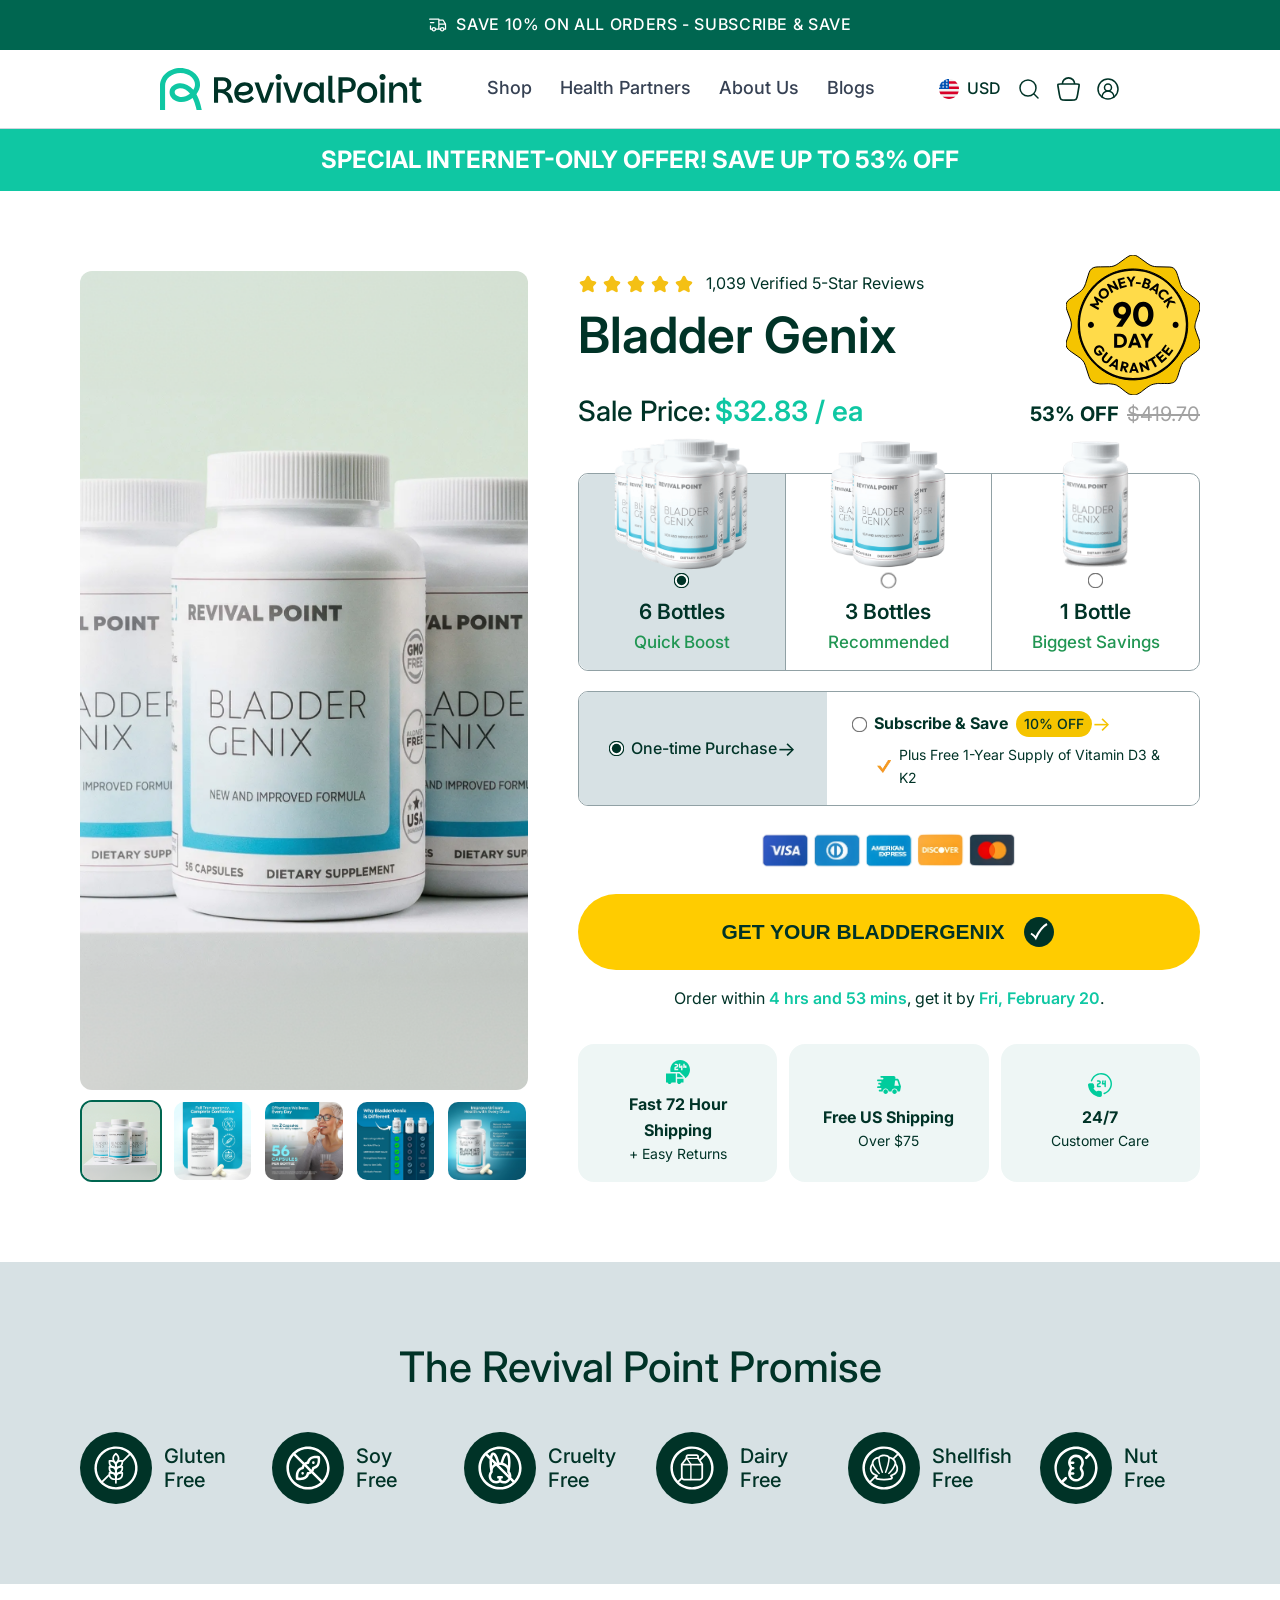
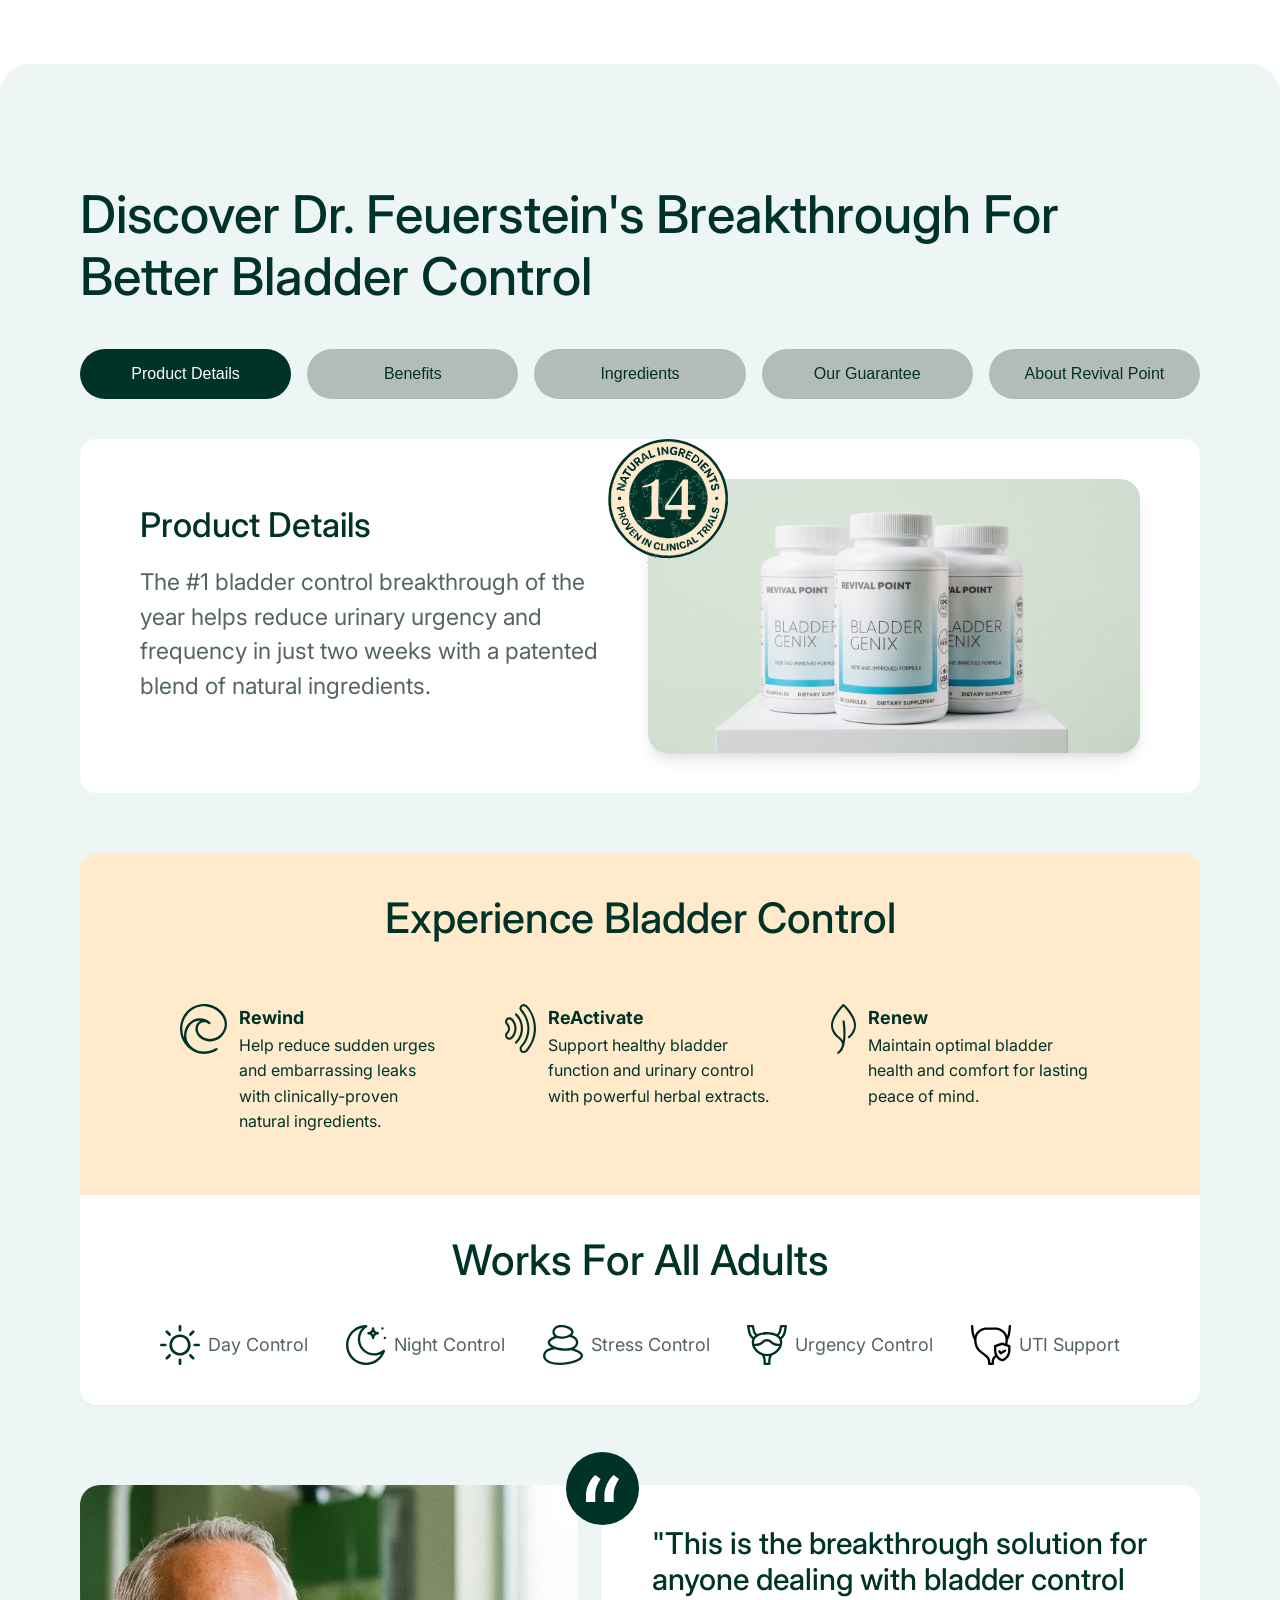
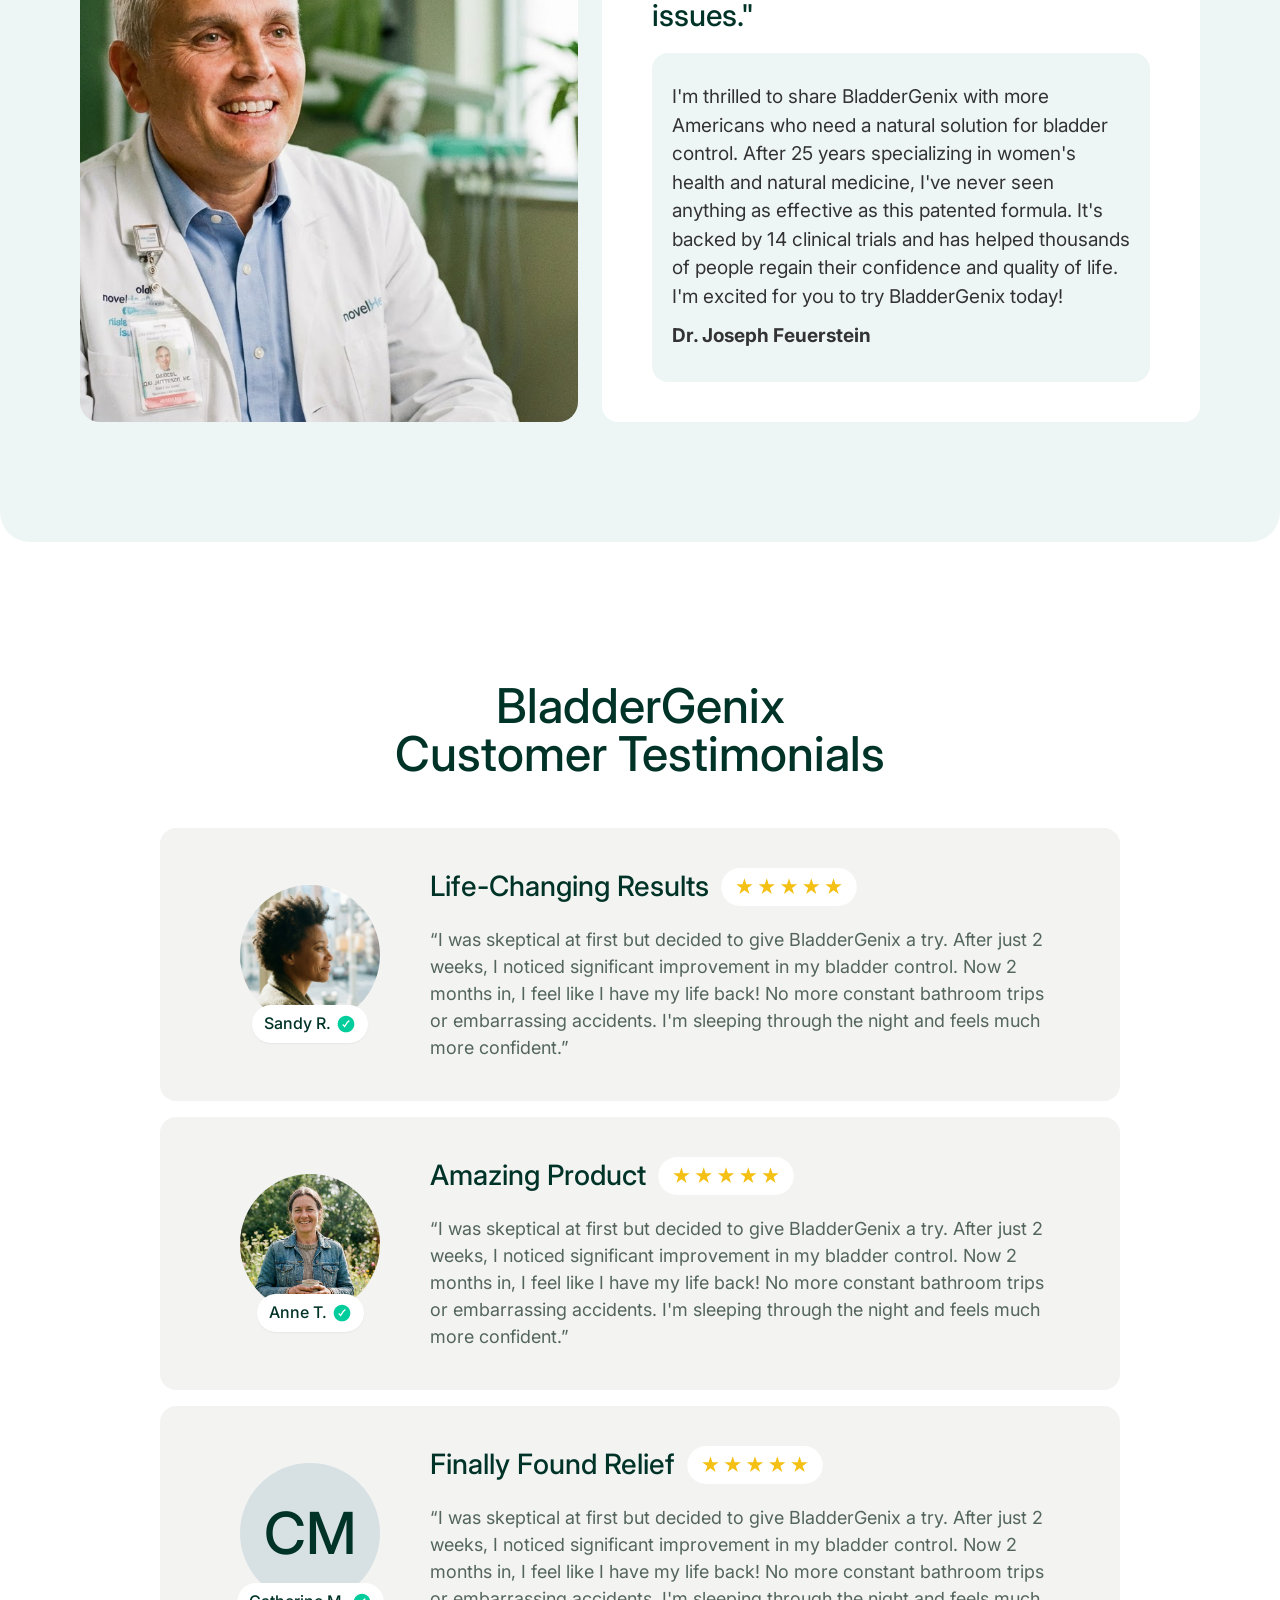
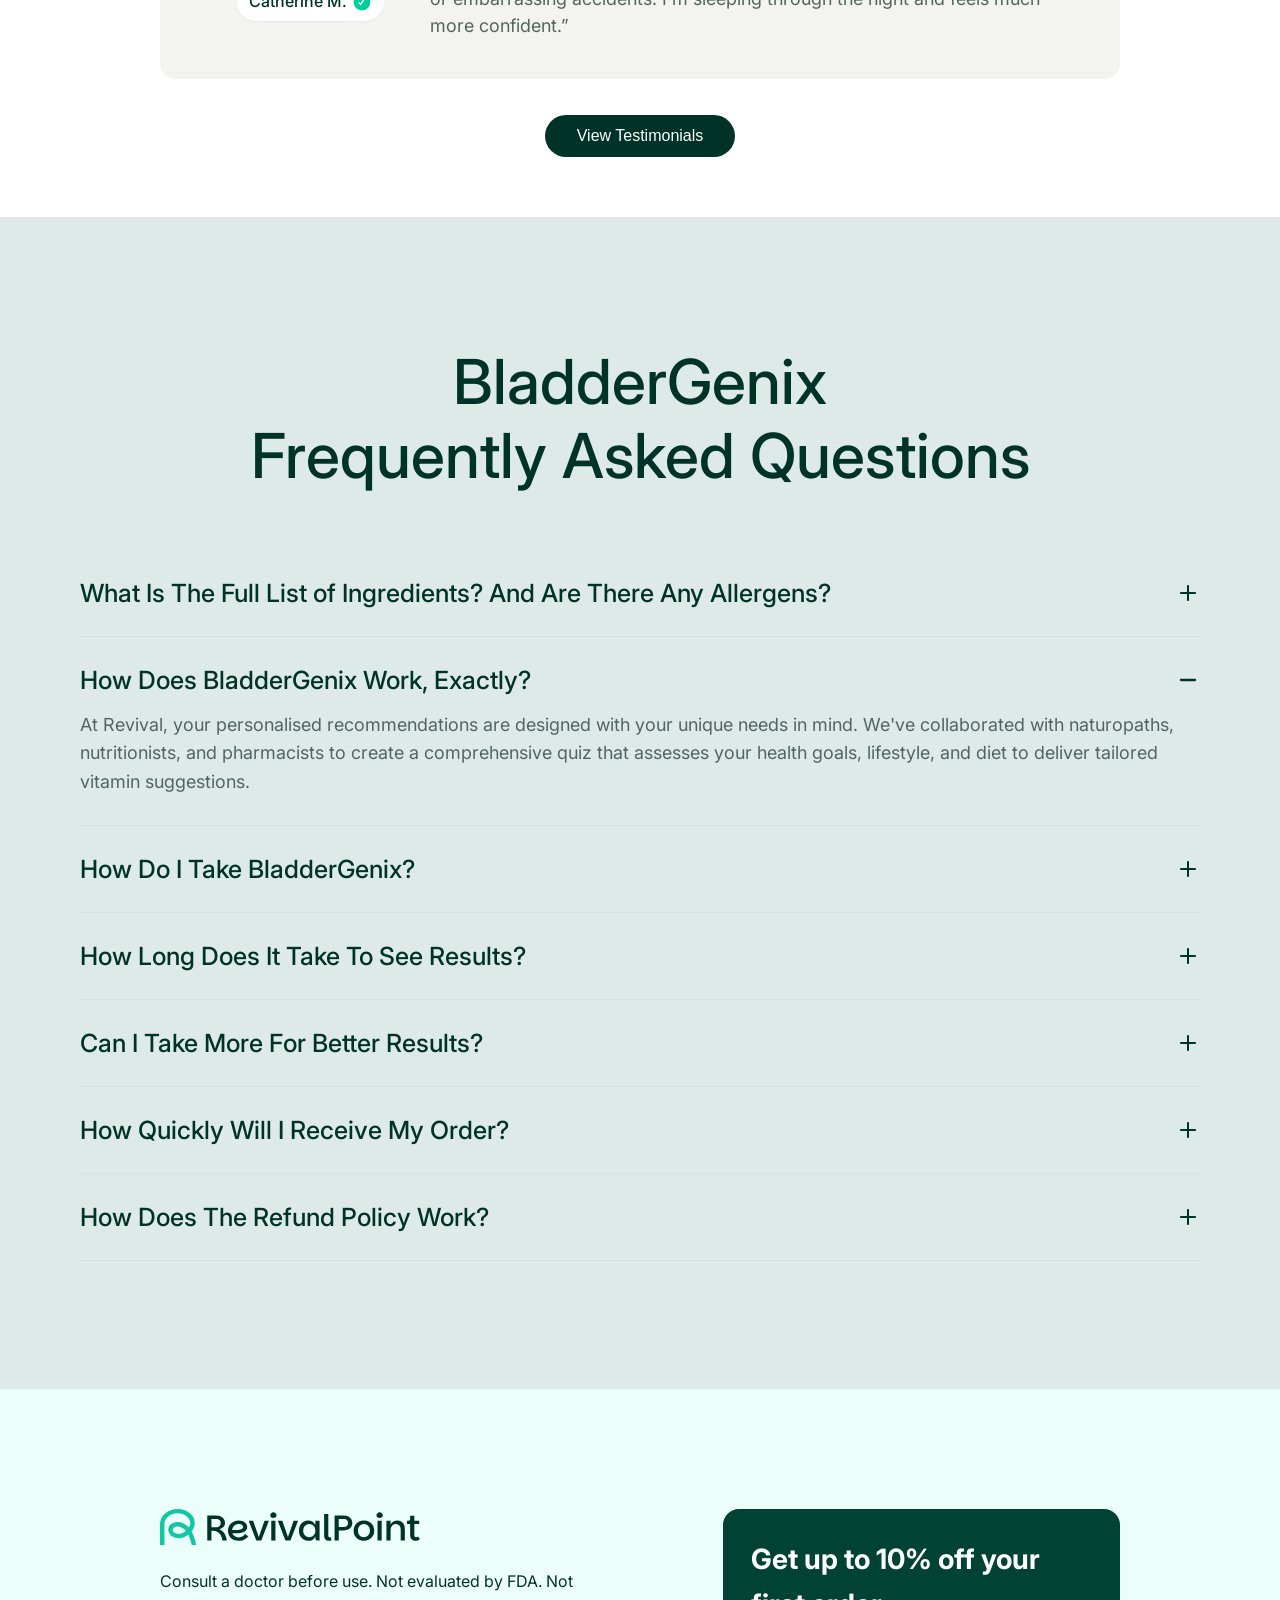
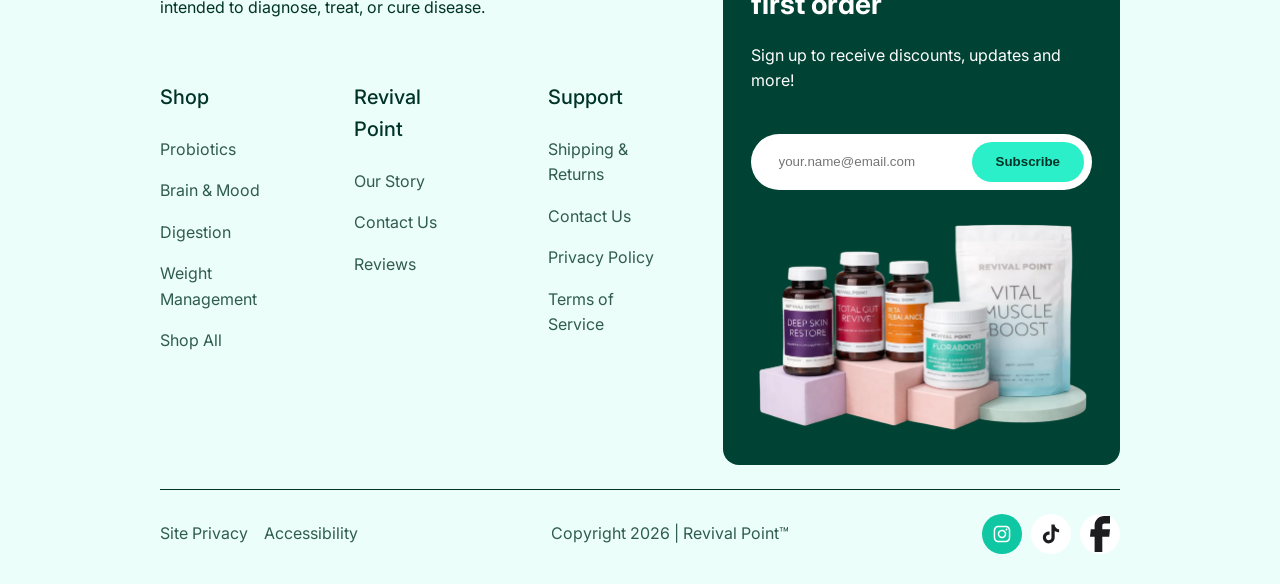
==== index.html @ 000f7f80 "Initial commit" ====
<!DOCTYPE html>
<html lang="en">
<head>
    <meta charset="UTF-8">
    <meta name="viewport" content="width=device-width, initial-scale=1.0">
    <title>BladderGenix | Premium Bladder Control Support</title>
    <meta name="description" content="Breakthrough natural formula for better bladder control. Reduce urgency and frequency in just two weeks.">
    <link rel="preconnect" href="https://fonts.googleapis.com">
    <link rel="preconnect" href="https://fonts.gstatic.com" crossorigin>
    <link href="https://fonts.googleapis.com/css2?family=Inter:wght@400;500;600;700&display=swap" rel="stylesheet">
    <link rel="stylesheet" href="style.css">
</head>
<body>

    <!-- Promotion Banner -->
    <div class="promo-banner">
        <div class="container flex justify-center items-center gap-sm">
            <img src="assets/imgFrame.svg" alt="" width="20" height="20">
            <span>SAVE 10% ON ALL ORDERS - SUBSCRIBE & SAVE</span>
        </div>
    </div>

    <!-- Navigation -->
    <nav class="navbar">
        <div class="container flex justify-between items-center">
            <div class="logo">
                <img src="assets/imgGroup1.svg" alt="BladderGenix Logo" height="42" width="262">
            </div>
            <div class="nav-links">
                <a href="#" class="nav-link">Shop</a>
                <a href="#" class="nav-link">Health Partners</a>
                <a href="#" class="nav-link">About Us</a>
                <a href="#" class="nav-link">Blogs</a>
            </div>
            <div class="nav-actions flex items-center gap-lg">
                <div class="currency flex items-center gap-sm">
                    <img src="assets/imgUnitedStates.svg" alt="" width="20" height="20">
                    <span class="font-medium">USD</span>
                </div>
                <img src="assets/imgFrame2.svg" alt="Search" width="24" height="24">
                <img src="assets/imgElements.svg" alt="Cart" width="24" height="24">
                <img src="assets/imgFrame3.svg" alt="User" width="24" height="24">
            </div>
        </div>
    </nav>

    <!-- Offer Banner -->
    <div class="offer-banner">
        SPECIAL INTERNET-ONLY OFFER! SAVE UP TO 53% OFF
    </div>

    <!-- Main Content Section -->
    <main class="main-section container">
        <div class="container flex gap-3xl flex-row-responsive reveal items-stretch" style="gap: 50px;">
            
            <!-- Product Gallery -->
            <section class="product-gallery animate-fade-in" style="width: 40%; flex-shrink: 0;">
                <div class="main-img-container">
                    <img src="assets/imgMainProductImage.png" alt="BladderGenix Main Product" id="mainImage" width="527" height="527">
                </div>
                <div class="thumbnails">
                    <div class="thumb active"><img src="assets/imgMainProductImage.png" alt="" width="90" height="90"></div>
                    <div class="thumb"><img src="assets/imgProductImage1.png" alt="" width="90" height="90"></div>
                    <div class="thumb"><img src="assets/imgProductImage3.png" alt="" width="90" height="90"></div>
                    <div class="thumb"><img src="assets/imgProductImage4.png" alt="" width="90" height="90"></div>
                    <div class="thumb"><img src="assets/imgProductImage6.png" alt="" width="90" height="90"></div>
                </div>
            </section>

            <!-- Product Info -->
            <section class="product-info animate-fade-in" style="animation-delay: 0.2s;">
                <div class="stars">
                    <img src="assets/imgFrame4.svg" alt="" width="20" height="20">
                    <img src="assets/imgFrame4.svg" alt="" width="20" height="20">
                    <img src="assets/imgFrame4.svg" alt="" width="20" height="20">
                    <img src="assets/imgFrame4.svg" alt="" width="20" height="20">
                    <img src="assets/imgFrame4.svg" alt="" width="20" height="20">
                    <span class="review-count">1,039 Verified 5-Star Reviews</span>
                </div>
                
                <div style="position: relative; margin-bottom: 24px;">
                    <h1 class="product-title" style="margin-bottom: 24px;">Bladder Genix</h1>
                    <img src="assets/imgLeftSecureOrderButton.svg" alt="90 Day Money Back Guarantee" style="position: absolute; right: 0; top: -50px; width: 134px; height: auto;">
                </div>

                <div class="price-box flex justify-between items-center" style="width: 100%; margin-bottom: 24px;">
                    <div>
                        <span class="font-medium" style="font-size: 28px; color: var(--dark-green);">Sale Price:</span>
                        <span class="sale-price" style="font-size: 28px; color: var(--secondary-teal);">$32.83 / ea</span>
                    </div>
                    <div class="flex items-center gap-sm">
                        <span class="font-bold" style="font-size: 20px; color: var(--dark-green);">53% OFF</span>
                        <span class="old-price" style="font-size: 20px; color: #a2a2a2; text-decoration: line-through;">$419.70</span>
                    </div>
                </div>

                <!-- Subscription Selector -->
                <div class="subscription-grid">
                    <div class="sub-option active">
                        <img src="assets/imgBladderGenix.png" alt="6 Bottles">
                        <input type="radio" name="bottle-option" checked style="margin-bottom: 8px; accent-color: var(--dark-green); transform: scale(1.2);">
                        <div class="sub-title">6 Bottles</div>
                        <div class="sub-tag">Quick Boost</div>
                    </div>
                    <div class="sub-option">
                        <img src="assets/imgBladderGenix1.png" alt="3 Bottles">
                        <input type="radio" name="bottle-option" style="margin-bottom: 8px; accent-color: var(--dark-green); transform: scale(1.2);">
                        <div class="sub-title">3 Bottles</div>
                        <div class="sub-tag">Recommended</div>
                    </div>
                    <div class="sub-option">
                        <img src="assets/imgBladderGenix2.png" alt="1 Bottle">
                        <input type="radio" name="bottle-option" style="margin-bottom: 8px; accent-color: var(--dark-green); transform: scale(1.2);">
                        <div class="sub-title">1 Bottle</div>
                        <div class="sub-tag">Biggest Savings</div>
                    </div>
                </div>

                <!-- Purchase Types -->
                <div class="purchase-options">
                    <div class="purchase-type one-time active">
                        <div class="flex items-center justify-between w-full">
                            <div class="flex items-center gap-sm">
                                <input type="radio" name="purchase-type" checked style="accent-color: var(--dark-green); transform: scale(1.2);">
                                <span class="font-medium">One-time Purchase</span>
                            </div>
                            <span style="color: var(--dark-green); font-size: 20px;">&rarr;</span>
                        </div>
                    </div>
                    <div class="purchase-type subscribe">
                        <div class="flex flex-col items-start w-full">
                            <div class="flex items-center justify-between w-full">
                                <div class="flex items-center gap-sm">
                                    <input type="radio" name="purchase-type" style="accent-color: var(--dark-green); transform: scale(1.2);">
                                    <span class="font-bold">Subscribe & Save</span>
                                    <span class="sub-tag" style="background: var(--accent-gold); color: var(--dark-green); padding: 2px 8px; border-radius: 40px; font-size: 14px;">10% OFF</span>
                                </div>
                                <span style="color: var(--accent-gold); font-size: 20px;">&rarr;</span>
                            </div>
                            <div class="text-sm flex items-center gap-sm" style="margin-top: 4px; padding-left: 24px;">
                                <img src="assets/imgOrangeCheckPng.png" alt="" width="14" height="14">
                                Plus Free 1-Year Supply of Vitamin D3 & K2
                            </div>
                        </div>
                    </div>
                </div>

                <div class="payment-methods flex justify-center w-full" style="margin-top: 24px;">
                    <img src="assets/imgLeftPaymentMethodsImage.png" alt="Payment Methods" height="32" width="260">
                </div>

                <button class="cta-button">
                    GET YOUR BLADDERGENIX
                    <img src="assets/imgFrame5.svg" alt="" width="36" height="36">
                </button>

                <p class="text-center text-md" style="margin-top: 16px; width: 100%;">
                    Order within <span style="color: var(--secondary-teal); font-weight: 600;">4 hrs and 53 mins</span>, get it by <span style="color: var(--secondary-teal); font-weight: 600;">Fri, February 20</span>.
                </p>

                <!-- Shipping Perks -->
                <div class="flex gap-md" style="margin-top: 32px; width: 100%;">
                    <div class="perk-card flex-col items-center flex-1" style="background: var(--light-teal); padding: 16px; border-radius: 16px; text-align: center;">
                        <img src="assets/imgVector4.svg" alt="" width="24" height="24">
                        <div class="font-bold" style="margin-top: 8px;">Fast 72 Hour Shipping</div>
                        <div class="text-sm">+ Easy Returns</div>
                    </div>
                    <div class="perk-card flex-col items-center flex-1" style="background: var(--light-teal); padding: 16px; border-radius: 16px; text-align: center;">
                        <img src="assets/imgLayer2.svg" alt="" width="24" height="24">
                        <div class="font-bold" style="margin-top: 8px;">Free US Shipping</div>
                        <div class="text-sm">Over $75</div>
                    </div>
                    <div class="perk-card flex-col items-center flex-1" style="background: var(--light-teal); padding: 16px; border-radius: 16px; text-align: center;">
                        <img src="assets/imgVector5.svg" alt="" width="24" height="24">
                        <div class="font-bold" style="margin-top: 8px;">24/7</div>
                        <div class="text-sm">Customer Care</div>
                    </div>
                </div>
            </section>
        </div>
    </main>

    <!-- Promise Section -->
    <section class="promise-section reveal">
        <div class="container">
            <h2 class="text-center" style="margin-bottom: 40px;">The Revival Point Promise</h2>
            <div class="icon-grid">
                <div class="icon-item">
                    <img src="assets/imgFooterIcon.svg" alt="" width="100" height="100">
                    <span class="font-medium">Gluten Free</span>
                </div>
                <div class="icon-item">
                    <img src="assets/imgFooterIcon1.svg" alt="" width="100" height="100">
                    <span class="font-medium">Soy Free</span>
                </div>
                <div class="icon-item">
                    <img src="assets/imgFooterIcon2.svg" alt="" width="100" height="100">
                    <span class="font-medium">Cruelty Free</span>
                </div>
                <div class="icon-item">
                    <img src="assets/imgFooterIcon3.svg" alt="" width="100" height="100">
                    <span class="font-medium">Dairy Free</span>
                </div>
                <div class="icon-item">
                    <img src="assets/imgFooterIcon4.svg" alt="" width="100" height="100">
                    <span class="font-medium">Shellfish Free</span>
                </div>
                <div class="icon-item">
                    <img src="assets/imgFooterIcon5.svg" alt="" width="100" height="100">
                    <span class="font-medium">Nut Free</span>
                </div>
            </div>
        </div>
    </section>

    <!-- Breakthrough Section (Tabbed) -->
    <section class="main-section container reveal" style="background: #eef6f5; padding: 120px 80px; border-radius: 30px; margin: 80px auto;">
        <h2 style="font-size: 52px; margin-bottom: 40px; max-width: 990px; color: var(--dark-green);">Discover Dr. Feuerstein's Breakthrough For Better Bladder Control</h2>
        
        <div class="breakthrough-tabs">
            <button class="tab-btn active" data-target="tab-product">Product Details</button>
            <button class="tab-btn" data-target="tab-benefits">Benefits</button>
            <button class="tab-btn" data-target="tab-ingredients">Ingredients</button>
            <button class="tab-btn" data-target="tab-guarantee">Our Guarantee</button>
            <button class="tab-btn" data-target="tab-about">About Revival Point</button>
        </div>

        <div class="tab-content-container">
            <!-- Product Details Tab -->
            <div id="tab-product" class="tab-content active">
                <div class="flex gap-lg items-center flex-row-responsive" style="background: var(--white); border-radius: 16px; padding: 40px 60px;">
                    <div style="flex: 1;">
                        <h3 style="font-size: 34px; margin-bottom: 20px;">Product Details</h3>
                        <p style="font-size: 23px; color: var(--gray-500); line-height: 1.5; margin-bottom: 24px;">The #1 bladder control breakthrough of the year helps reduce urinary urgency and frequency in just two weeks with a patented blend of natural ingredients.</p>
                    </div>
                    <div style="flex: 1; position: relative;">
                        <img src="assets/imgVector8.svg" alt="14 Clinical Trials" style="position: absolute; top: -40px; left: -40px; width: 120px; height: auto; z-index: 10;">
                        <img src="assets/imgProductDetailsImage.png" alt="Breakthrough" style="width: 100%; border-radius: 20px; box-shadow: var(--shadow-lg); object-fit: cover;" width="600" height="366">
                    </div>
                </div>
            </div>

            <!-- Benefits Tab -->
            <div id="tab-benefits" class="tab-content">
                <div class="benefits-grid">
                    <div class="benefit-card">
                        <h3>Support Healthy Bladder Function</h3>
                        <p class="text-md">Clinically-proven blend of Horse Willow Extract, Three-Leaf Caper Extract, Styrian Pumpkin Seed Extract, Soy Isoflavones, and Magnesium Glycinate helps reduce urinary urgency and frequency while supporting optimal bladder control.</p>
                    </div>
                    <div class="benefit-card">
                        <h3>Helps Reduce Sudden Urges</h3>
                        <p class="text-md">Natural ingredients work together to support normal bladder-brain communication and help reduce those sudden "need-to-go" urges.</p>
                    </div>
                    <div class="benefit-card">
                        <h3>Promotes All-Day Comfort</h3>
                        <p class="text-md">Premium herbal extracts provide comprehensive support for bladder health and urinary function so you can live life with confidence.</p>
                    </div>
                </div>
            </div>

            <!-- Ingredients Tab -->
            <div id="tab-ingredients" class="tab-content">
                <div style="background: var(--white); padding: 40px 60px; border-radius: 16px; display: flex; justify-content: center;">
                    <div class="supp-facts-box">
                        <h3 style="font-size: 39px; font-weight: 800; margin-bottom: 20px;">Supplement Facts</h3>
                        <div class="flex gap-md font-medium" style="margin-bottom: 12px;">
                            <span>Serving Size: 2 Capsules (1.6 g)</span>
                            <span>Servings Per Container: 28</span>
                        </div>
                        <div style="border-top: 6px solid var(--dark-green); margin-bottom: 12px;"></div>
                        <div class="supp-row font-bold">
                            <span>Amount Per Serving</span>
                            <div class="flex justify-between" style="width: 200px;">
                                <span>Amount</span>
                                <span>%DV</span>
                            </div>
                        </div>
                        <div style="border-top: 3px solid var(--dark-green);"></div>
                        
                        <div class="supp-row">
                            <span>Vitamin D (as Cholecalciferol)</span>
                            <div class="flex justify-between" style="width: 200px; text-align: right;"><span>25 mcg</span><span style="width: 50px;">125%</span></div>
                        </div>
                        <div class="supp-row">
                            <span>Vitamin B12 (as Methylcobalamin)</span>
                            <div class="flex justify-between" style="width: 200px; text-align: right;"><span>2.4 mcg</span><span style="width: 50px;">100%</span></div>
                        </div>
                        <div class="supp-row">
                            <span>Magnesium (as Magnesium Oxide)</span>
                            <div class="flex justify-between" style="width: 200px; text-align: right;"><span>300 mg</span><span style="width: 50px;">71%</span></div>
                        </div>
                        <div class="supp-row" style="border-bottom: none;">
                            <span>Zinc (as Zinc Glycinate)</span>
                            <div class="flex justify-between" style="width: 200px; text-align: right;"><span>8 mg</span><span style="width: 50px;">73%</span></div>
                        </div>
                        
                        <div style="border-top: 6px solid var(--dark-green); margin: 12px 0;"></div>
                        
                        <div class="supp-row font-bold" style="border-bottom: none;">
                            <span>Proprietary Blend</span>
                            <div class="flex justify-between" style="width: 200px; text-align: right;"><span>700 mg</span><span style="width: 50px;">†</span></div>
                        </div>
                        <div style="padding-bottom: 12px;">
                            <p class="text-md" style="line-height: 1.4;">Pumpkin Extract 10:1 (Seed), Soy Isoflavones 40% (Seed), Horsetail Extract (Whole Herb) (7% Silica), Three-Leaf Caper Extract (Bark)</p>
                        </div>
                        
                        <div style="border-top: 6px solid var(--dark-green); margin-bottom: 12px;"></div>
                        <p class="font-medium">** Daily Value (DV) not established.</p>
                    </div>
                </div>
            </div>

            <!-- Our Guarantee Tab -->
            <div id="tab-guarantee" class="tab-content">
                <div style="background: var(--white); padding: 40px 60px; border-radius: 16px;">
                    <div class="guarantee-box">
                        <img src="assets/imgLeftSecureOrderButton.svg" alt="90 Day Money Back Guarantee" width="188" height="197" style="flex-shrink: 0;">
                        <div>
                            <h3 style="font-size: 37px; font-weight: 600; margin-bottom: 16px;">Our Guarantee<br>The Revival Point 90-Day Guarantee</h3>
                            <p class="text-lg">Try BladderGenix risk-free with our 90-day money-back guarantee. If you're not completely satisfied, simply contact us for a full refund - no questions asked. We'll even send you a free bottle of another Revival Point product of your choice!</p>
                        </div>
                    </div>
                </div>
            </div>

            <!-- About Revival Point Tab -->
            <div id="tab-about" class="tab-content">
                <div class="flex gap-xl" style="background: var(--white); padding: 40px 60px; border-radius: 16px;">
                    <div style="flex: 1;">
                        <h3 style="font-size: 37px; font-weight: 600; margin-bottom: 30px;">About Revival Point</h3>
                        <p class="text-lg" style="margin-bottom: 16px;">Dr. Joseph Feuerstein is a board-certified physician specializing in women's health and natural medicine. He is also a professor of Clinical Medicine at an Ivy League University and has been voted New York Magazine's Top Doctor multiple years in a row.</p>
                        <p class="text-lg" style="margin-bottom: 16px;">In 2022, Dr. Feuerstein founded Revival Point to focus on developing natural health solutions backed by rigorous scientific research. The company is committed to using only the highest quality ingredients and maintaining industry-leading manufacturing standards.</p>
                        <p class="text-lg">Revival Point formulates all products in FDA-registered, GMP-certified facilities in the USA. Every batch undergoes thorough third-party testing to ensure purity, potency and safety.</p>
                    </div>
                    <div style="flex: 1; border-radius: 20px; overflow: hidden; background: #d9d9d9;">
                        <img src="assets/imgProductImage.png" alt="Dr. Joseph Feuerstein" style="width: 100%; height: 100%; object-fit: cover;">
                    </div>
                </div>
            </div>
        </div>

        <!-- Experience & Works for All Card -->
        <div style="border-radius: 16px; overflow: hidden; margin-top: 60px; box-shadow: var(--shadow-sm);">
            <!-- Experience -->
            <div style="background: #ffeacc; padding: 40px 80px;">
                <h2 class="text-center" style="margin-bottom: 40px; font-size: 42px;">Experience Bladder Control</h2>
                <div class="flex gap-lg items-start">
                    <div class="experience-card flex-1 flex gap-md items-start" style="padding: 20px;">
                        <img src="assets/imgVector9.svg" alt="" width="47" height="50">
                        <div>
                            <div class="font-bold text-lg">Rewind</div>
                            <p class="text-md">Help reduce sudden urges and embarrassing leaks with clinically-proven natural ingredients.</p>
                        </div>
                    </div>
                    <div class="experience-card flex-1 flex gap-md items-start" style="padding: 20px;">
                        <img src="assets/imgVector10.svg" alt="" width="31" height="49">
                        <div>
                            <div class="font-bold text-lg">ReActivate</div>
                            <p class="text-md">Support healthy bladder function and urinary control with powerful herbal extracts.</p>
                        </div>
                    </div>
                    <div class="experience-card flex-1 flex gap-md items-start" style="padding: 20px;">
                        <img src="assets/imgVector11.svg" alt="" width="25" height="50">
                        <div>
                            <div class="font-bold text-lg">Renew</div>
                            <p class="text-md">Maintain optimal bladder health and comfort for lasting peace of mind.</p>
                        </div>
                    </div>
                </div>
            </div>
            <!-- Works For All Adults -->
            <div style="background: var(--white); padding: 40px 80px;">
                <h2 class="text-center" style="margin-bottom: 40px; font-size: 42px;">Works For All Adults</h2>
                <div class="flex gap-md justify-between items-center text-center">
                    <div class="flex gap-sm items-center"><img src="assets/imgVector12.svg" width="40" height="40"><span class="text-lg" style="color: #53655e;">Day Control</span></div>
                    <div class="flex gap-sm items-center"><img src="assets/imgVector13.svg" width="40" height="40"><span class="text-lg" style="color: #53655e;">Night Control</span></div>
                    <div class="flex gap-sm items-center"><img src="assets/imgVector14.svg" width="40" height="40"><span class="text-lg" style="color: #53655e;">Stress Control</span></div>
                    <div class="flex gap-sm items-center"><img src="assets/imgVector15.svg" width="40" height="40"><span class="text-lg" style="color: #53655e;">Urgency Control</span></div>
                    <div class="flex gap-sm items-center"><img src="assets/imgVector16.svg" width="40" height="40"><span class="text-lg" style="color: #53655e;">UTI Support</span></div>
                </div>
            </div>
        </div>

        <!-- Dr. Feuerstein Quote Section -->
        <div class="flex gap-xl items-stretch" style="margin-top: 80px;">
            <div style="flex: 1; position: relative;">
                <img src="assets/imgProductImage.png" alt="Doctor" style="width: 100%; height: 100%; object-fit: cover; border-radius: 20px;">
            </div>
            <div style="flex: 1; background: var(--white); padding: 40px 50px; border-radius: 16px; position: relative;">
                <img src="assets/imgBadge.svg" alt="Badge" style="position: absolute; top: -33px; left: -36px; width: 73px; height: 73px;">
                <h3 style="font-size: 30px; margin-bottom: 20px; line-height: 1.2;">"This is the breakthrough solution for anyone dealing with bladder control issues."</h3>
                <div style="background: #eef6f5; padding: 30px 20px; border-radius: 16px;">
                    <p style="font-size: 19px; line-height: 1.5; color: #333; margin-bottom: 10px;">I'm thrilled to share BladderGenix with more Americans who need a natural solution for bladder control. After 25 years specializing in women's health and natural medicine, I've never seen anything as effective as this patented formula. It's backed by 14 clinical trials and has helped thousands of people regain their confidence and quality of life. I'm excited for you to try BladderGenix today!</p>
                    <p style="font-size: 19px; font-weight: bold; color: #333;">Dr. Joseph Feuerstein</p>
                </div>
            </div>
        </div>
    </section>

    <!-- Customer Testimonials -->
    <section style="background: var(--white); padding: 60px 80px; text-align: center; margin-top: 25px;">
        <h2 style="font-size: 48px; margin-bottom: 50px; line-height: 1;">BladderGenix <br> Customer Testimonials</h2>
        <div class="flex flex-col gap-lg items-center container">
            <!-- Testimonial 1 -->
            <div style="background: #f3f3f1; border-radius: 16px; padding: 40px 70px; display: flex; gap: 40px; align-items: center; width: 100%; text-align: left;">
                <div style="display: flex; flex-direction: column; align-items: center; min-width: 160px;">
                    <img src="assets/imgTestimonialImage.png" alt="Sandy R." style="width: 140px; height: 140px; border-radius: 50%; object-fit: cover; margin-bottom: -20px; position: relative; z-index: 1;">
                    <div style="background: var(--white); padding: 6px 12px; border-radius: 60px; display: flex; align-items: center; gap: 5px; position: relative; z-index: 2; box-shadow: var(--shadow-sm);">
                        <span style="font-weight: 500;">Sandy R.</span>
                        <img src="assets/imgFrame6.svg" width="20" height="20">
                    </div>
                </div>
                <div style="flex: 1;">
                    <div class="flex items-center gap-md" style="margin-bottom: 20px;">
                        <h3 style="font-size: 28px; margin: 0;">Life-Changing Results</h3>
                        <img src="assets/imgBadge1.svg" style="height: 38px; width: auto; object-fit: contain;">
                    </div>
                    <p style="font-size: 18px; color: var(--gray-500); line-height: 1.5;">“I was skeptical at first but decided to give BladderGenix a try. After just 2 weeks, I noticed  significant improvement in my bladder control. Now 2 months in, I feel like I have my life back! No more constant bathroom trips or embarrassing accidents. I'm sleeping through the night and feels much more confident.”</p>
                </div>
            </div>
            <!-- Testimonial 2 -->
            <div style="background: #f3f3f1; border-radius: 16px; padding: 40px 70px; display: flex; gap: 40px; align-items: center; width: 100%; text-align: left;">
                <div style="display: flex; flex-direction: column; align-items: center; min-width: 160px;">
                    <img src="assets/imgTestimonialImage1.png" alt="Anne T." style="width: 140px; height: 140px; border-radius: 50%; object-fit: cover; margin-bottom: -20px; position: relative; z-index: 1;">
                    <div style="background: var(--white); padding: 6px 12px; border-radius: 60px; display: flex; align-items: center; gap: 5px; position: relative; z-index: 2; box-shadow: var(--shadow-sm);">
                        <span style="font-weight: 500;">Anne T.</span>
                        <img src="assets/imgFrame6.svg" width="20" height="20">
                    </div>
                </div>
                <div style="flex: 1;">
                    <div class="flex items-center gap-md" style="margin-bottom: 20px;">
                        <h3 style="font-size: 28px; margin: 0;">Amazing Product</h3>
                        <img src="assets/imgBadge1.svg" style="height: 38px; width: auto; object-fit: contain;">
                    </div>
                    <p style="font-size: 18px; color: var(--gray-500); line-height: 1.5;">“I was skeptical at first but decided to give BladderGenix a try. After just 2 weeks, I noticed  significant improvement in my bladder control. Now 2 months in, I feel like I have my life back! No more constant bathroom trips or embarrassing accidents. I'm sleeping through the night and feels much more confident.”</p>
                </div>
            </div>
            <!-- Testimonial 3 -->
            <div style="background: #f3f3f1; border-radius: 16px; padding: 40px 70px; display: flex; gap: 40px; align-items: center; width: 100%; text-align: left;">
                <div style="display: flex; flex-direction: column; align-items: center; min-width: 160px;">
                    <div style="width: 140px; height: 140px; border-radius: 50%; background: #d7e1e4; display: flex; align-items: center; justify-content: center; margin-bottom: -20px; position: relative; z-index: 1;">
                        <span style="font-size: 58px; color: var(--dark-green); font-weight: 500;">CM</span>
                    </div>
                    <div style="background: var(--white); padding: 6px 12px; border-radius: 60px; display: flex; align-items: center; gap: 5px; position: relative; z-index: 2; box-shadow: var(--shadow-sm);">
                        <span style="font-weight: 500;">Catherine M.</span>
                        <img src="assets/imgFrame6.svg" width="20" height="20">
                    </div>
                </div>
                <div style="flex: 1;">
                    <div class="flex items-center gap-md" style="margin-bottom: 20px;">
                        <h3 style="font-size: 28px; margin: 0;">Finally Found Relief</h3>
                        <img src="assets/imgBadge1.svg" style="height: 38px; width: auto; object-fit: contain;">
                    </div>
                    <p style="font-size: 18px; color: var(--gray-500); line-height: 1.5;">“I was skeptical at first but decided to give BladderGenix a try. After just 2 weeks, I noticed  significant improvement in my bladder control. Now 2 months in, I feel like I have my life back! No more constant bathroom trips or embarrassing accidents. I'm sleeping through the night and feels much more confident.”</p>
                </div>
            </div>
            
            <button class="cta-button" style="width: auto; padding: 12px 32px; background: var(--dark-green); color: var(--white); margin-top: 20px; font-weight: 500; font-size: 16px;">View Testimonials</button>
        </div>
    </section>

    <!-- FAQ Section -->
    <section class="faq-section reveal">
        <div class="container">
            <h2 class="text-center" style="font-size: 62px; margin-bottom: 56px;">BladderGenix <br> Frequently Asked Questions</h2>
            <div class="faq-container">
                <div class="faq-item">
                    <div class="faq-question">
                        <h3>What Is The Full List of Ingredients? And Are There Any Allergens?</h3>
                        <img src="assets/imgUPlus.svg" alt="" width="24" height="24">
                    </div>
                    <div class="faq-answer">
                        BladderGenix contains a patented blend of natural ingredients proven in clinical trials. It is free from gluten, soy, dairy, and common allergens.
                    </div>
                </div>
                <div class="faq-item active">
                    <div class="faq-question">
                        <h3>How Does BladderGenix Work, Exactly?</h3>
                        <img src="assets/imgMinus.svg" alt="" width="24" height="24">
                    </div>
                    <div class="faq-answer">
                        At Revival, your personalised recommendations are designed with your unique needs in mind. We've collaborated with naturopaths, nutritionists, and pharmacists to create a comprehensive quiz that assesses your health goals, lifestyle, and diet to deliver tailored vitamin suggestions.
                    </div>
                </div>
                <div class="faq-item">
                    <div class="faq-question">
                        <h3>How Do I Take BladderGenix?</h3>
                        <img src="assets/imgUPlus.svg" alt="" width="24" height="24">
                    </div>
                    <div class="faq-answer">
                        Follow the recommended dosage on the bottle for optimal results. Take 2 capsules daily.
                    </div>
                </div>
                <div class="faq-item">
                    <div class="faq-question">
                        <h3>How Long Does It Take To See Results?</h3>
                        <img src="assets/imgUPlus.svg" alt="" width="24" height="24">
                    </div>
                    <div class="faq-answer">
                        Many users report feeling a difference in as little as 2 weeks, with optimal results after 2 months of consistent use.
                    </div>
                </div>
                <div class="faq-item">
                    <div class="faq-question">
                        <h3>Can I Take More For Better Results?</h3>
                        <img src="assets/imgUPlus.svg" alt="" width="24" height="24">
                    </div>
                    <div class="faq-answer">
                        We recommend sticking to the suggested serving size of 2 capsules per day unless otherwise advised by your healthcare practitioner.
                    </div>
                </div>
                <div class="faq-item">
                    <div class="faq-question">
                        <h3>How Quickly Will I Receive My Order?</h3>
                        <img src="assets/imgUPlus.svg" alt="" width="24" height="24">
                    </div>
                    <div class="faq-answer">
                        Orders typically ship within 72 hours and arrive within 3-5 business days for US customers.
                    </div>
                </div>
                <div class="faq-item">
                    <div class="faq-question">
                        <h3>How Does The Refund Policy Work?</h3>
                        <img src="assets/imgUPlus.svg" alt="" width="24" height="24">
                    </div>
                    <div class="faq-answer">
                        We offer a 90-day money-back guarantee. If you're not satisfied, simply contact our support team for a full refund.
                    </div>
                </div>
            </div>
        </div>
    </section>

    <!-- Footer -->
    <footer class="footer reveal">
        <div class="container footer-content">
            <div class="footer-top">
                <div style="display: flex; flex-direction: column; gap: 60px;">
                    <div class="footer-logo-area" style="max-width: 500px;">
                        <img src="assets/imgFooterLogo.svg" alt="Revival Point" width="260" height="36" style="margin-bottom: 24px;">
                        <p>Consult a doctor before use. Not evaluated by FDA. Not intended to diagnose, treat, or cure disease.</p>
                    </div>
                    <div class="footer-links-grid" style="flex: none;">
                        <div class="footer-link-group">
                            <h4>Shop</h4>
                            <ul>
                                <li><a href="#">Probiotics</a></li>
                                <li><a href="#">Brain & Mood</a></li>
                                <li><a href="#">Digestion</a></li>
                                <li><a href="#">Weight Management</a></li>
                                <li><a href="#">Shop All</a></li>
                            </ul>
                        </div>
                        <div class="footer-link-group">
                            <h4>Revival Point</h4>
                            <ul>
                                <li><a href="#">Our Story</a></li>
                                <li><a href="#">Contact Us</a></li>
                                <li><a href="#">Reviews</a></li>
                            </ul>
                        </div>
                        <div class="footer-link-group">
                            <h4>Support</h4>
                            <ul>
                                <li><a href="#">Shipping & Returns</a></li>
                                <li><a href="#">Contact Us</a></li>
                                <li><a href="#">Privacy Policy</a></li>
                                <li><a href="#">Terms of Service</a></li>
                            </ul>
                        </div>
                    </div>
                </div>
                <div class="footer-newsletter">
                    <h4>Get up to 10% off your first order</h4>
                    <p>Sign up to receive discounts, updates and more!</p>
                    <div class="newsletter-input">
                        <input type="email" placeholder="your.name@email.com">
                        <button class="newsletter-btn">Subscribe</button>
                    </div>
                    <img src="assets/imgFooterPromoImage.png" alt="Promo" style="margin-top: 24px; width: 100%; border-radius: 12px;">
                </div>
            </div>
            <div class="footer-bottom">
                <div class="flex gap-lg">
                    <span>Site Privacy</span>
                    <span>Accessibility</span>
                </div>
                <p>Copyright 2026 | Revival Point™</p>
                <div class="social-links">
                    <div class="social-btn primary"><img src="assets/imgUInstagram.svg" alt="" width="20" height="20"></div>
                    <div class="social-btn"><img src="assets/imgSvgexport10.svg" alt="" width="20" height="20"></div>
                    <div class="social-btn"><img src="assets/imgFacebook.svg" alt="" width="20" height="20"></div>
                </div>
            </div>
        </div>
    </footer>

    <script src="script.js"></script>
</body>
</html>
---- style.css ----
/* Design System & Root Variables */
:root {
    /* Colors from Figma */
    --primary-teal: #006650;
    --secondary-teal: #0fc7a3;
    --dark-green: #003327;
    --light-teal: #eef6f5;
    --white: #ffffff;
    --off-white: #fafaf9;
    --gray-300: #d0d5dd;
    --gray-400: #91a1a5;
    --gray-500: #53655e;
    --accent-yellow: #ffcc00;
    --accent-gold: #f5c400;
    --accent-green: #219653;
    --accent-orange: #ffcc99;
    --text-muted: #a2a2a2;

    /* Spacing Scale */
    --space-xs: 4px;
    --space-sm: 8px;
    --space-md: 12px;
    --space-lg: 16px;
    --space-xl: 24px;
    --space-2xl: 32px;
    --space-3xl: 40px;
    --space-4xl: 56px;
    --space-5xl: 80px;

    /* Typography */
    --font-main: 'Inter', system-ui, -apple-system, sans-serif;
    --font-heading: 'Inter', sans-serif;
    
    /* Shadows & Effects */
    --shadow-sm: 0 1px 2px rgba(0,0,0,0.05);
    --shadow-md: 0 4px 6px -1px rgba(0,0,0,0.1), 0 2px 4px -1px rgba(0,0,0,0.06);
    --shadow-lg: 0 10px 15px -3px rgba(0,0,0,0.1), 0 4px 6px -2px rgba(0,0,0,0.05);
    --glass-bg: rgba(255, 255, 255, 0.7);
    --glass-border: rgba(255, 255, 255, 0.3);
    --glass-blur: blur(10px);

    /* Transitions */
    --transition-fast: 0.2s ease;
    --transition-base: 0.3s cubic-bezier(0.4, 0, 0.2, 1);
}

/* Reset & Base Styles */
* {
    margin: 0;
    padding: 0;
    box-sizing: border-box;
    -webkit-font-smoothing: antialiased;
    -moz-osx-font-smoothing: grayscale;
}

body {
    font-family: var(--font-main);
    color: var(--dark-green);
    background-color: var(--white);
    line-height: 1.6;
    overflow-x: hidden;
}

/* Base Image Fixes */
img {
    max-width: 100%;
    height: auto;
    display: block;
}

/* Layout Utilities */
.container {
    max-width: 1440px;
    margin: 0 auto;
    padding: 0 80px;
}

.flex { display: flex; }
.flex-col { flex-direction: column; }
.items-center { align-items: center; }
.justify-between { justify-content: space-between; }
.justify-center { justify-content: center; }
.items-start { align-items: flex-start; }
.gap-sm { gap: var(--space-sm); }
.gap-md { gap: var(--space-md); }
.gap-lg { gap: var(--space-lg); }
.gap-xl { gap: var(--space-xl); }
.flex-1 { flex: 1; }

/* Typography Utility */
h1 { font-size: 50px; font-weight: 600; line-height: 1.2; }
h2 { font-size: 42px; font-weight: 500; line-height: 1.2; }
h3 { font-size: 30px; font-weight: 500; line-height: 1.2; }
.text-sm { font-size: 14px; }
.text-md { font-size: 16px; }
.text-lg { font-size: 18px; }
.font-bold { font-weight: 700; }
.font-medium { font-weight: 500; }
.text-center { text-align: center; }
.color-gray-500 { color: var(--gray-500); }

/* Components */

/* Promotion Banner */
.promo-banner {
    background-color: var(--primary-teal);
    color: var(--white);
    text-align: center;
    padding: 12px 0;
    font-size: 16px;
    font-weight: 500;
    letter-spacing: 0.64px;
}

.navbar {
    background: var(--white);
    padding: 18px 80px;
    border-bottom: 1px solid var(--gray-300);
    position: sticky;
    top: 0;
    z-index: 1000;
    backdrop-filter: var(--glass-blur);
    background: var(--glass-bg);
}

.nav-links {
    display: flex;
    gap: 28px;
    align-items: center;
}

.nav-link {
    color: #364153;
    text-decoration: none;
    font-weight: 500;
    font-size: 18px;
    transition: var(--transition-fast);
}

.nav-link:hover {
    color: var(--primary-teal);
}

/* Offer Banner */
.offer-banner {
    background-color: var(--secondary-teal);
    color: var(--white);
    padding: 12px 0;
    text-align: center;
    font-size: 24px;
    font-weight: 700;
}

/* Hero / Main Content */
.main-section {
    padding: 80px 0;
}

.product-gallery {
    display: flex;
    flex-direction: column;
    gap: 10px;
}

.main-img-container {
    background: var(--off-white);
    border-radius: 12px;
    overflow: hidden;
    flex: 1;
    display: flex;
    align-items: center;
    justify-content: center;
    width: 100%;
}

.main-img-container img {
    width: 100%;
    height: 100%;
    object-fit: cover;
    transition: transform var(--transition-base);
}

.thumbnails {
    display: grid;
    grid-template-columns: repeat(5, 1fr);
    gap: 10px;
    width: 100%;
}

.thumb {
    border-radius: 12px;
    overflow: hidden;
    cursor: pointer;
    border: 2px solid transparent;
    transition: var(--transition-fast);
    aspect-ratio: 1;
}

.thumb.active, .thumb:hover {
    border-color: var(--primary-teal);
}

.thumb img {
    width: 100%;
    height: 100%;
    object-fit: cover;
}

/* Product Details */
.product-info {
    flex: 1;
}

.stars {
    display: flex;
    gap: 4px;
    margin-bottom: 8px;
    align-items: center;
}

.stars img {
    width: 20px;
    height: 20px;
    flex-shrink: 0;
}

.review-count {
    font-size: 16px;
    color: var(--dark-green);
    margin-left: 8px;
}

.product-title {
    font-size: 50px;
    color: var(--dark-green);
    margin-bottom: 16px;
}

.price-box {
    display: flex;
    align-items: baseline;
    gap: 12px;
    margin-bottom: 35px;
}

.sale-price {
    font-size: 28px;
    font-weight: 600;
    color: var(--accent-green);
}

.old-price {
    font-size: 20px;
    text-decoration: line-through;
    color: var(--text-muted);
}

.faq-question h3 {
    font-size: 25px;
    font-weight: 500;
    margin: 0;
    flex: 1;
}

.discount-badge {
    font-size: 20px;
    font-weight: 600;
    color: var(--dark-green);
}

/* Subscription Options */
.subscription-grid {
    display: grid;
    grid-template-columns: repeat(3, 1fr);
    border: 1px solid var(--gray-400);
    border-radius: 10px;
    /* overflow: hidden; Removed to allow absolute images to stick out */
    margin-bottom: 20px;
    width: 100%;
    margin-top: 40px; /* Give room for bottles */
}

.sub-option {
    padding: 14px 26px;
    text-align: center;
    cursor: pointer;
    display: flex;
    flex-direction: column;
    align-items: center;
    justify-content: flex-end;
    min-height: 180px; /* Increased to give more room */
    position: relative; /* RESTORED: this fixes the bottles flying away */
    transition: var(--transition-base);
    padding-top: 100px; /* added space so bottle doesn't cover text */
}

.sub-option.active {
    background: #d7e1e4;
}

/* Apply border radius to first and last items since overflow is visible */
.sub-option:first-child { border-radius: 10px 0 0 10px; }
.sub-option:last-child { border-radius: 0 10px 10px 0; }

.sub-option:not(:last-child) {
    border-right: 1px solid var(--gray-400);
}

.sub-option img {
    position: absolute;
    top: -40px; /* Adjusted so bottles sit nicely on top */
    height: 140px;
    width: auto;
    object-fit: contain;
    flex-shrink: 0;
}

.sub-option input[type="radio"] {
    margin-bottom: 8px;
    accent-color: var(--dark-green);
    transform: scale(1.2);
}

.sub-title {
    font-size: 21px;
    font-weight: 600;
}

.sub-tag {
    font-size: 17px;
    color: var(--accent-green);
    font-weight: 500;
}

/* Purchase Section */
.purchase-options {
    border: 1px solid var(--gray-400);
    border-radius: 10px;
    overflow: hidden;
    display: flex;
    margin-bottom: 24px;
    width: 100%;
}

.purchase-type {
    padding: 16px 26px;
    cursor: pointer;
    min-width: 0;
    transition: var(--transition-base);
}

.purchase-type.one-time {
    background: #d7e1e4;
    flex: 0 0 40%;
    display: flex;
    justify-content: center;
    align-items: center;
}

.purchase-type.subscribe {
    background: var(--white);
    flex: 1;
}

.cta-button {
    background: var(--accent-yellow);
    color: var(--dark-green);
    padding: 20px 26px;
    border-radius: 999px;
    font-size: 21px;
    font-weight: 700;
    width: 100%;
    border: none;
    cursor: pointer;
    display: flex;
    align-items: center;
    justify-content: center;
    gap: 16px;
    margin-top: 24px;
    transition: transform 0.2s ease, box-shadow 0.2s ease;
}

.cta-button:hover {
    transform: scale(1.02);
    box-shadow: 0 10px 20px rgba(255, 204, 0, 0.3);
}

.cta-button img {
    width: 36px;
    height: 36px;
    flex-shrink: 0;
}

/* Promise Section */
.promise-section {
    background: #d7e1e4;
    padding: 80px 0;
}

.icon-grid {
    display: grid;
    grid-template-columns: repeat(6, 1fr);
    gap: 32px;
}

.icon-item {
    display: flex;
    flex-direction: row;
    align-items: center;
    text-align: left;
    gap: 12px;
}

.icon-item img {
    width: 72px;
    height: 72px;
    object-fit: contain;
    flex-shrink: 0;
}

.icon-item span {
    font-size: 20px;
    color: #003327;
    line-height: 1.2;
}

/* Breakthrough Tabs */
.breakthrough-tabs {
    display: flex;
    gap: 16px;
    margin-bottom: 40px;
    flex-wrap: wrap;
}

.tab-btn {
    background: #b4bcba;
    color: var(--dark-green);
    padding: 16px 26px;
    border-radius: 999px;
    font-size: 16px;
    font-weight: 500;
    border: none;
    cursor: pointer;
    transition: var(--transition-base);
    flex: 1;
    min-width: 180px;
}

.tab-btn.active, .tab-btn:hover {
    background: var(--dark-green);
    color: var(--white);
}

.tab-content {
    display: none;
    animation: fadeIn 0.4s ease;
}

.tab-content.active {
    display: block;
}

.benefits-grid {
    display: grid;
    grid-template-columns: repeat(3, 1fr);
    gap: 16px;
}

.benefit-card {
    background: var(--white);
    border-radius: 16px;
    padding: 30px;
    box-shadow: var(--shadow-sm);
}

.benefit-card h3 {
    font-size: 26px;
    margin-bottom: 12px;
    line-height: 1.2;
}

.supp-facts-box {
    border: 2px solid var(--dark-green);
    border-radius: 30px;
    padding: 24px;
    width: 688px;
    max-width: 100%;
}

.supp-row {
    display: flex;
    justify-content: space-between;
    border-bottom: 1px solid var(--gray-400);
    padding: 10px 0;
    font-size: 18px;
}

.guarantee-box {
    background: #ffeacc;
    border-radius: 16px;
    padding: 34px 100px;
    display: flex;
    align-items: center;
    gap: 28px;
}

/* Perk Cards */
.perk-card {
    display: flex;
    flex-direction: column;
    align-items: center;
    justify-content: center;
    text-align: center;
}

.perk-card img {
    width: 24px;
    height: 24px;
    object-fit: contain;
    flex-shrink: 0;
}

/* Navbar actions & Specific SVGs */
.nav-actions img {
    height: 24px;
    width: auto;
    object-fit: contain;
    flex-shrink: 0;
}

.currency img {
    height: 20px;
    width: auto;
    flex-shrink: 0;
}

/* FAQ & Footer */
.faq-section { background-color: #deeae8; padding: 128px 0; }
.faq-container { max-width: 1200px; margin: 0 auto; }
.faq-item { border-bottom: 1px solid #d8dfdc; padding: 28px 0; }
.faq-question { display: flex; justify-content: space-between; align-items: center; cursor: pointer; }
.faq-answer {
    padding-top: 16px;
    color: var(--gray-500);
    font-size: 18px;
    display: none;
    line-height: 1.6;
}
.faq-item.active .faq-answer { display: block; }

.footer { background-color: #ecfefa; padding: 120px 80px 30px; position: relative; overflow: hidden; }
.footer-top { display: flex; justify-content: space-between; gap: 60px; align-items: flex-start; }
.footer-logo-area { width: 424px; }
.footer-links-grid { display: grid; grid-template-columns: repeat(3, 1fr); gap: 80px; flex: 1; }
.footer-link-group h4 { font-size: 20px; font-weight: 500; margin-bottom: 24px; }
.footer-link-group ul { list-style: none; }
.footer-link-group li { margin-bottom: 16px; opacity: 0.8; }
.footer-link-group a { text-decoration: none; color: var(--dark-green); }

.footer-newsletter { background: #004233; padding: 28px; border-radius: 16px; color: var(--white); width: 471px; position: relative; }
.footer-newsletter h4 { font-size: 28px; margin-bottom: 16px; }
.newsletter-input { background: var(--white); border-radius: 999px; padding: 4px; display: flex; margin-top: 40px; align-items: center; }
.newsletter-input input { border: none; padding: 0 24px; flex: 1; outline: none; background: transparent; height: 48px; }
.newsletter-btn { background: #2aefc8; color: var(--dark-green); border: none; border-radius: 999px; padding: 12px 24px; font-weight: 600; cursor: pointer; height: 40px; margin-right: 4px; }
.footer-bottom { border-top: 1px solid #003327; margin-top: 24px; padding-top: 24px; display: flex; justify-content: space-between; align-items: center; color: #2f5c51; }
.social-links { display: flex; gap: 9px; }
.social-btn { width: 40px; height: 40px; border-radius: 50%; display: flex; align-items: center; justify-content: center; background: var(--white); }
.social-btn.primary { background: var(--secondary-teal); }

/* Animations */
@keyframes fadeIn {
    from { opacity: 0; transform: translateY(10px); }
    to { opacity: 1; transform: translateY(0); }
}

.animate-fade-in {
    animation: fadeIn 0.6s ease forwards;
}

/* Responsive */
@media (max-width: 1200px) {
    .container { padding: 0 40px; }
    .product-gallery, .product-info { width: 100%; }
    .flex-row-responsive { flex-direction: column; }
    .footer-top { flex-direction: column; }
    .footer-logo-area, .footer-newsletter { width: 100%; }
    .icon-grid { grid-template-columns: repeat(3, 1fr); }
}

/* Scroll Reveal Animation */
.reveal {
    opacity: 0;
    transform: translateY(30px);
    transition: opacity 0.8s cubic-bezier(0.5, 0, 0, 1), transform 0.8s cubic-bezier(0.5, 0, 0, 1);
}

.reveal.active {
    opacity: 1;
    transform: translateY(0);
}
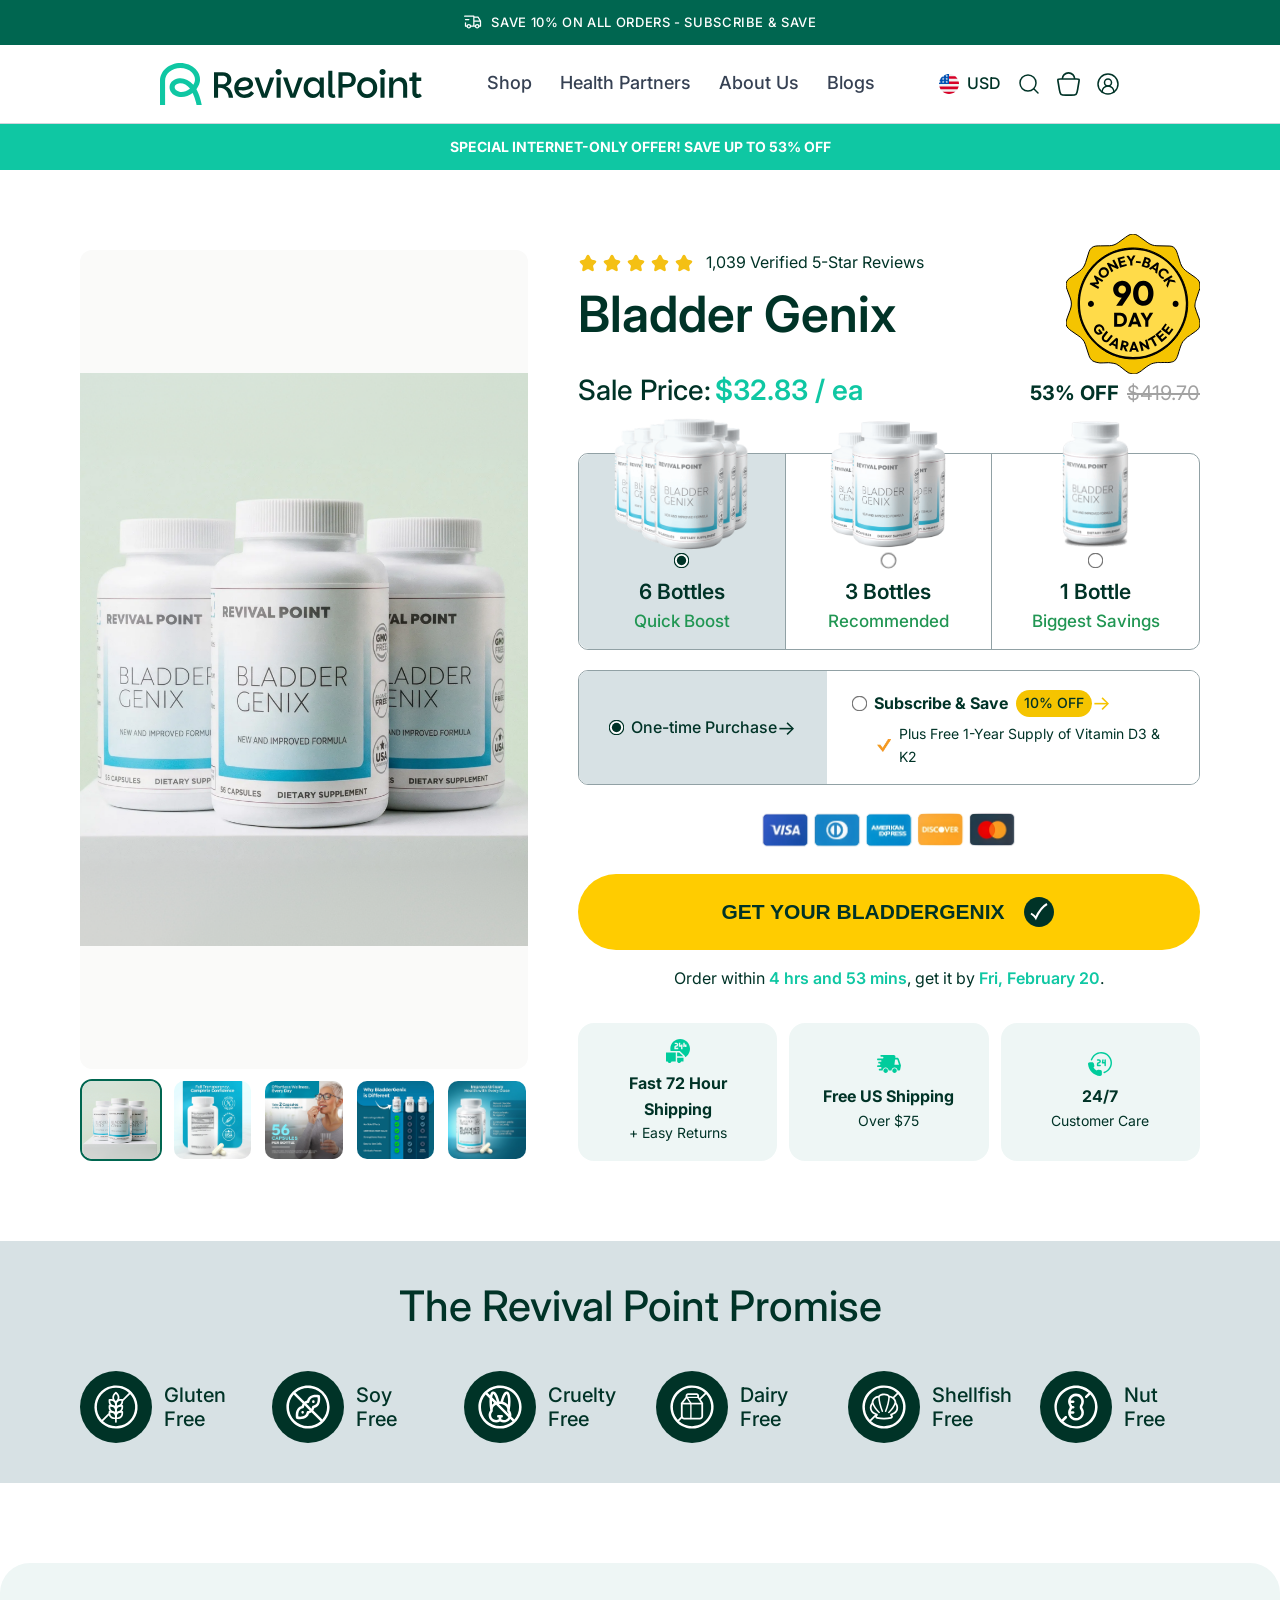
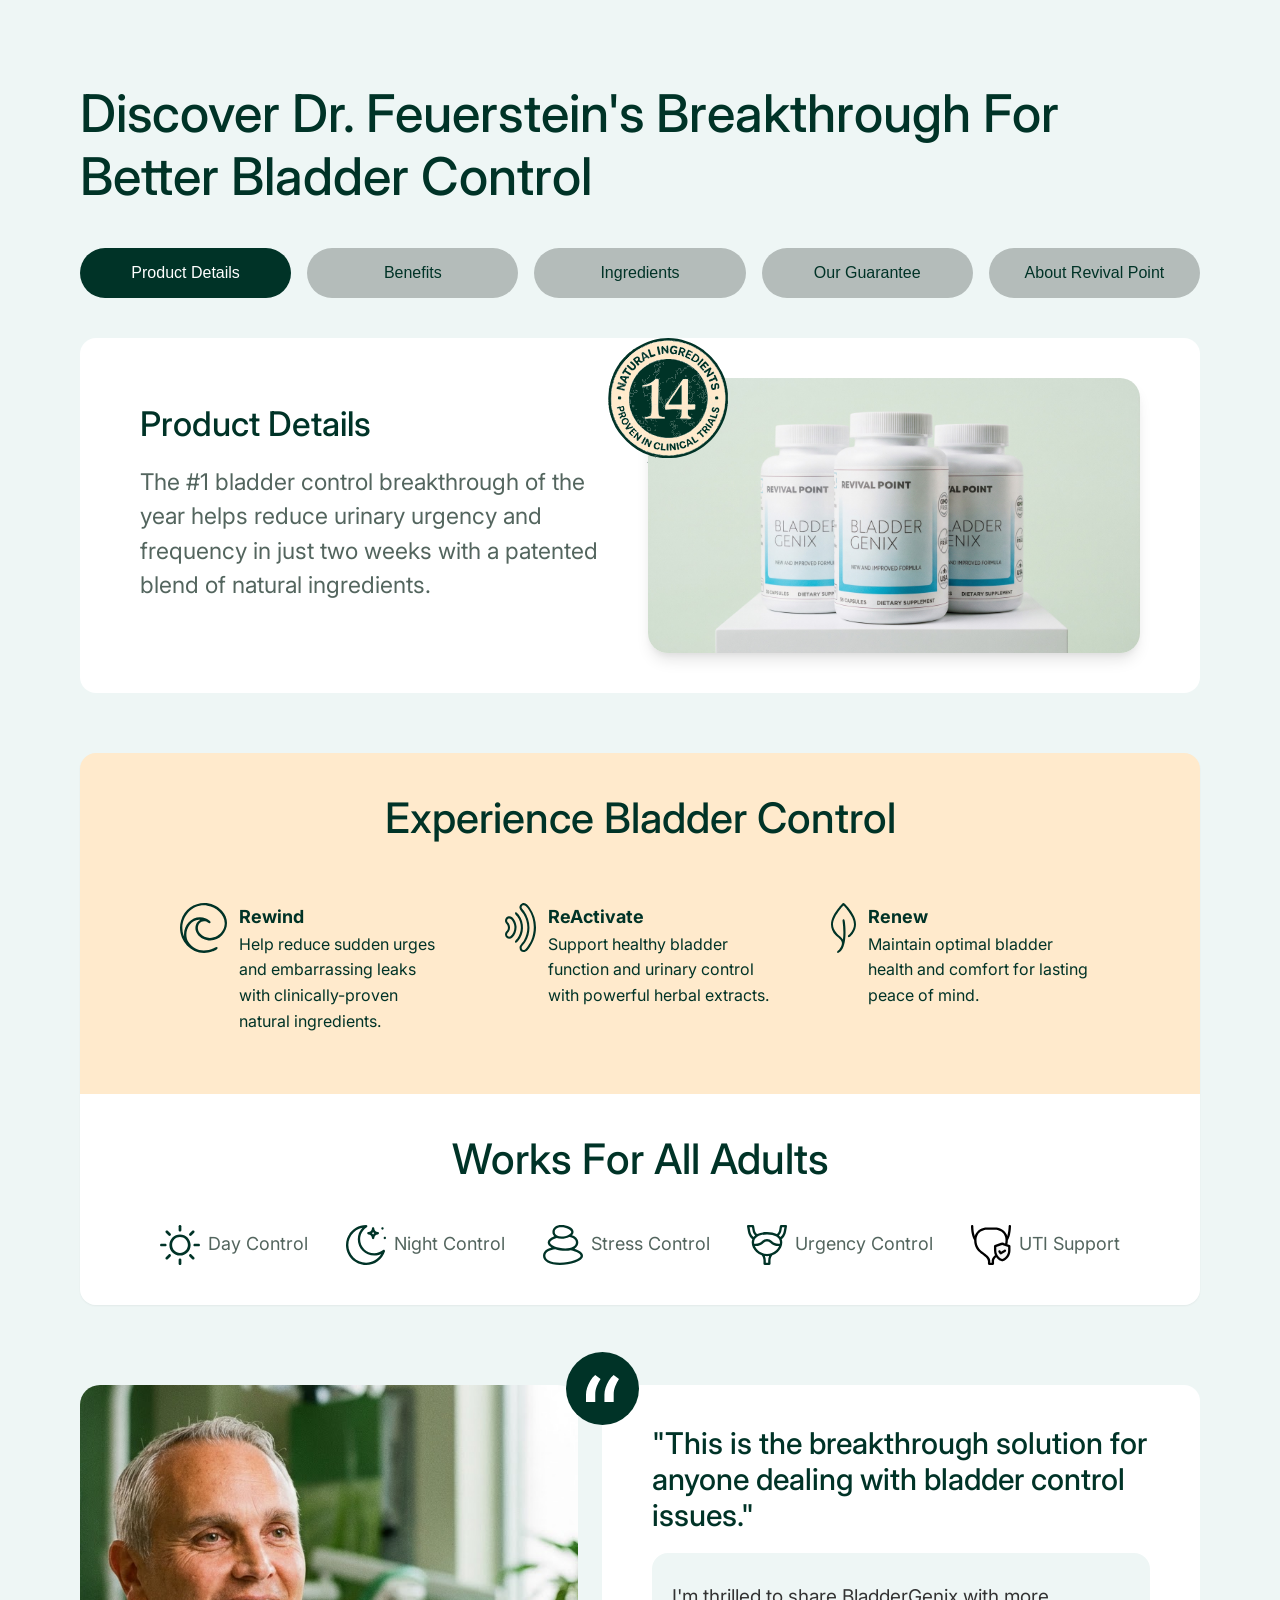
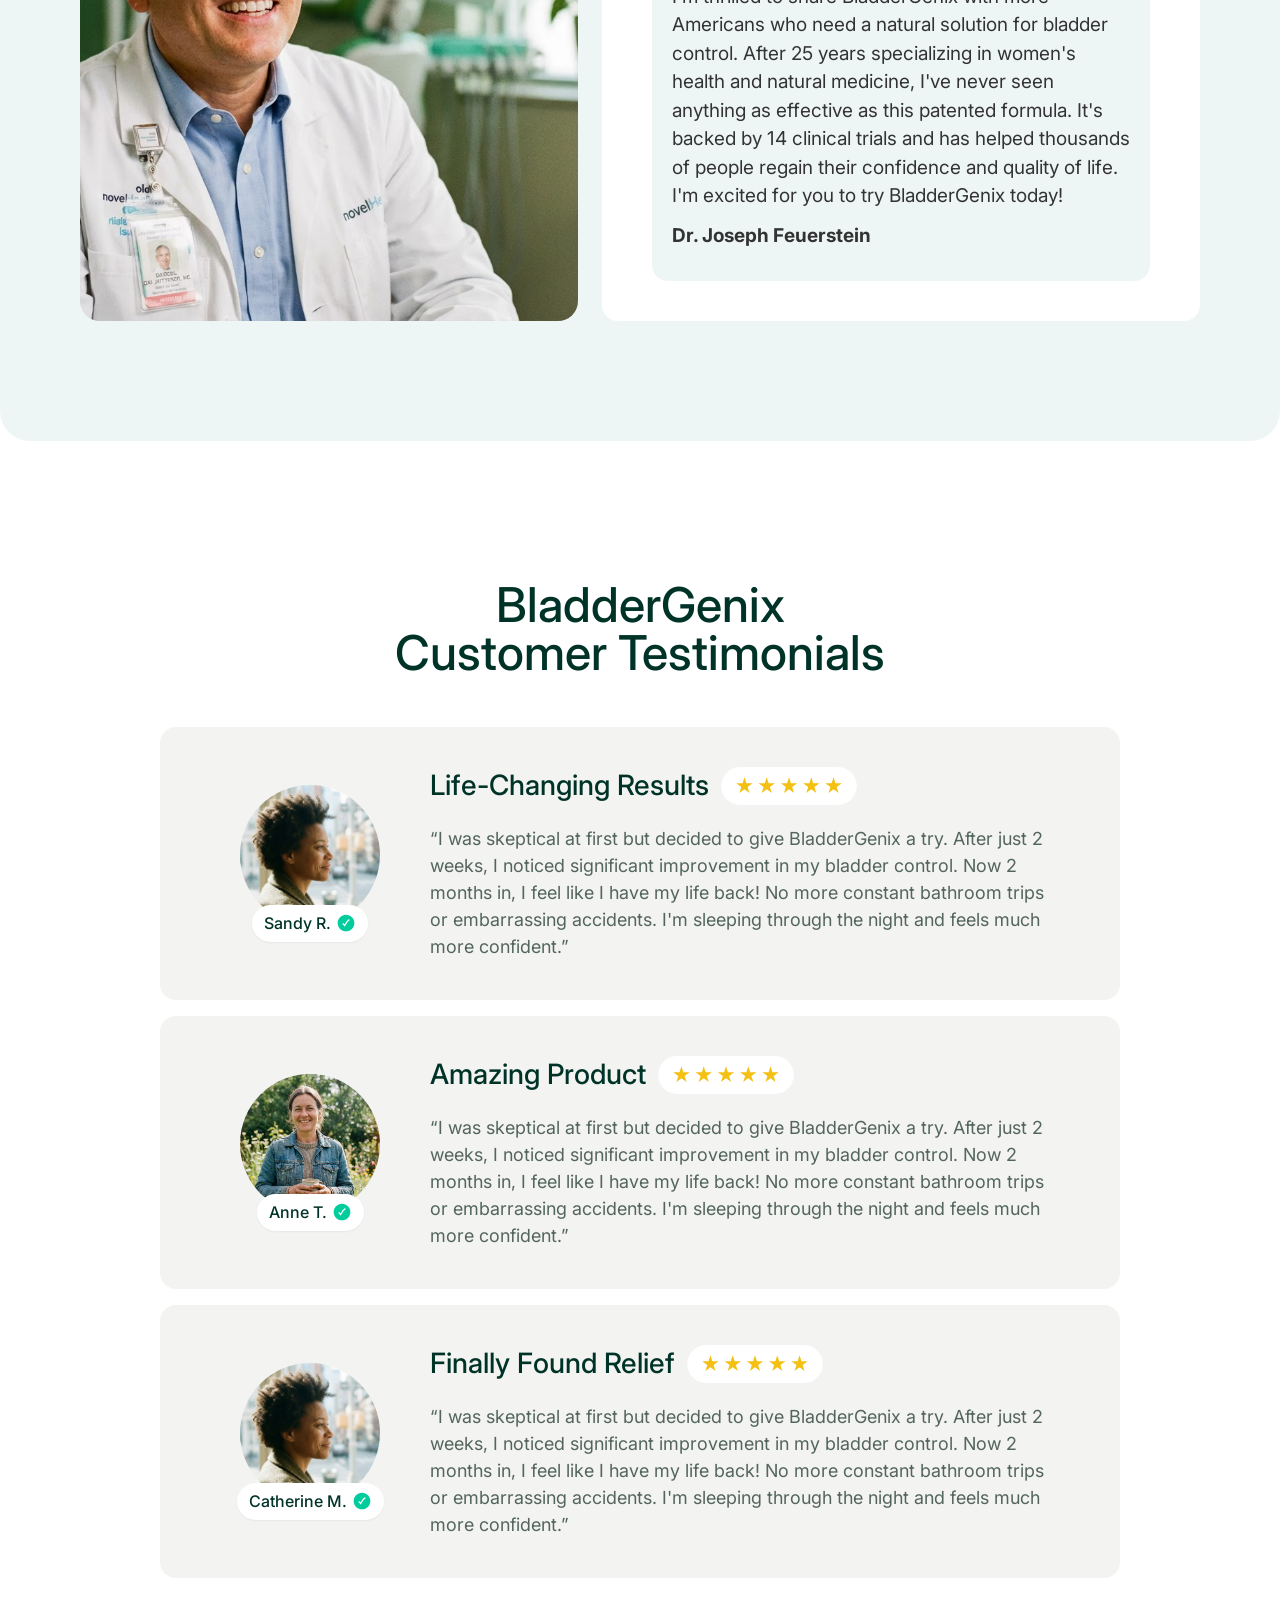
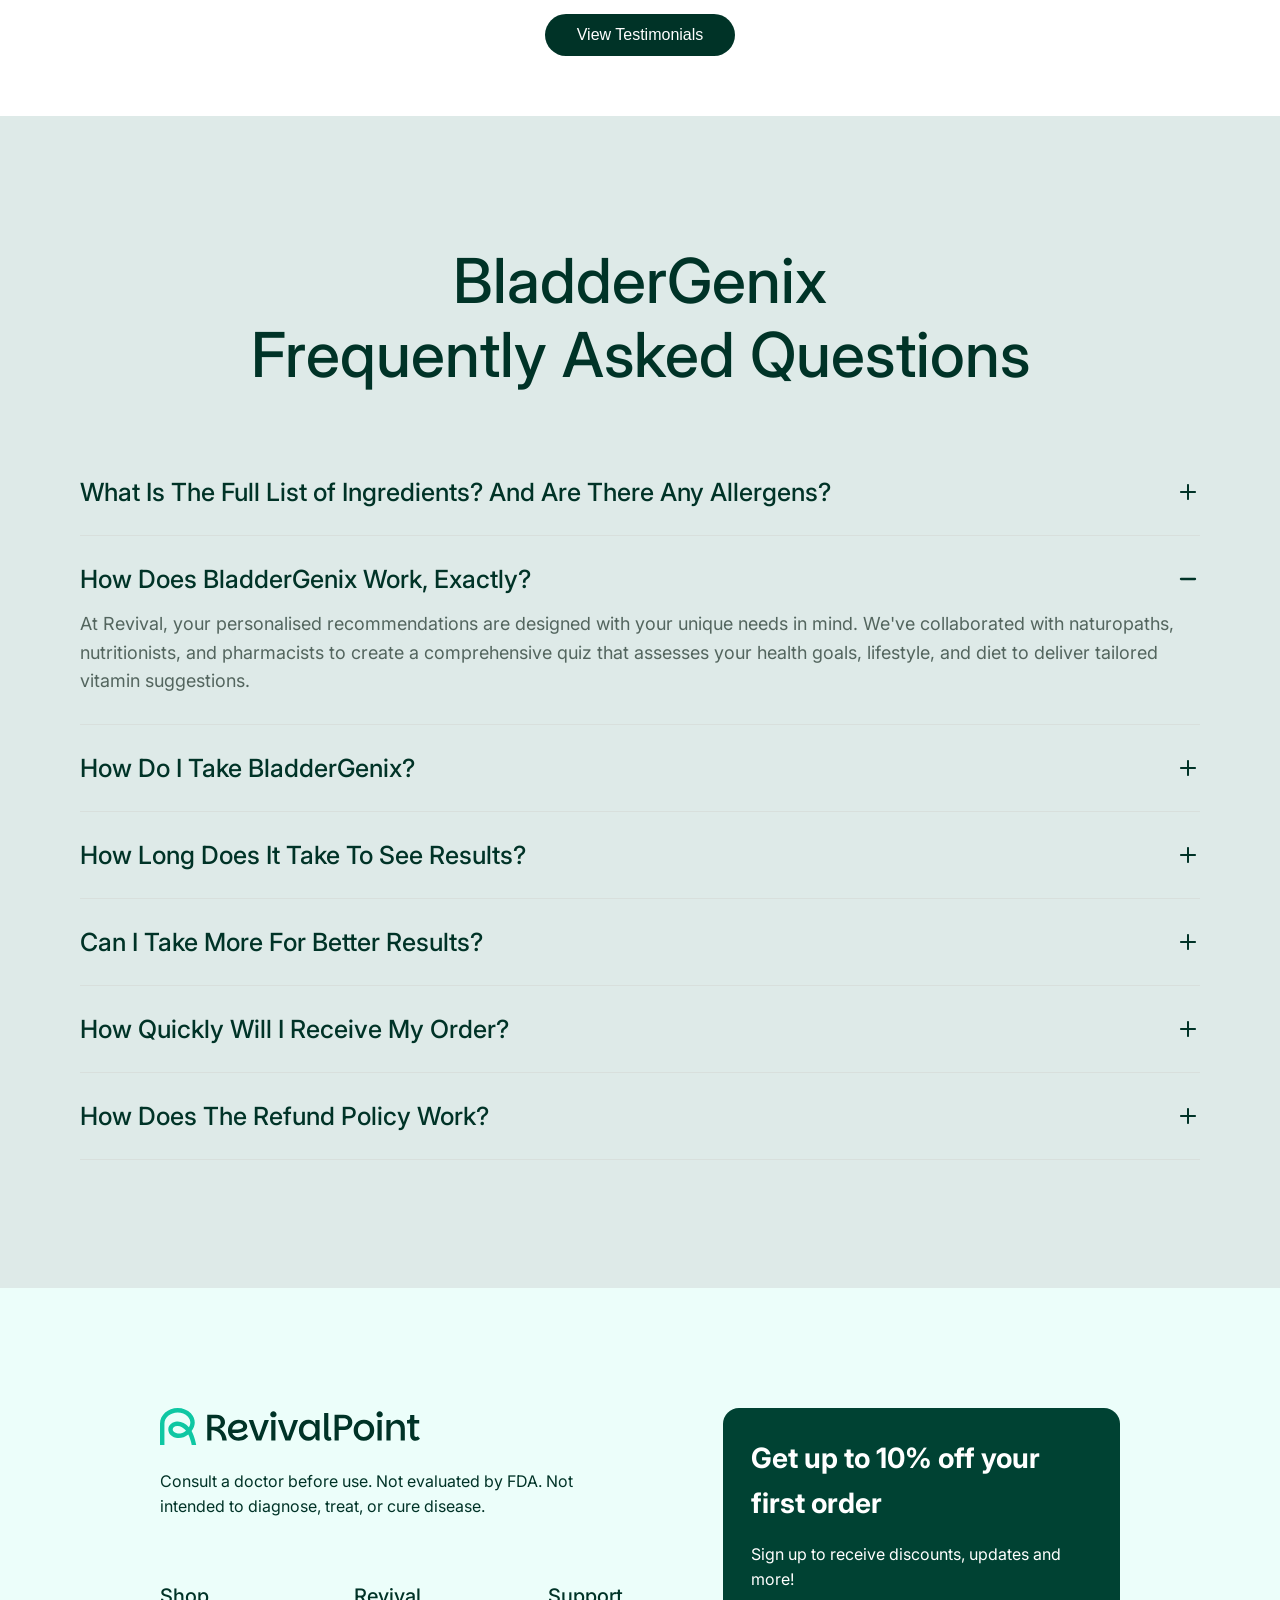
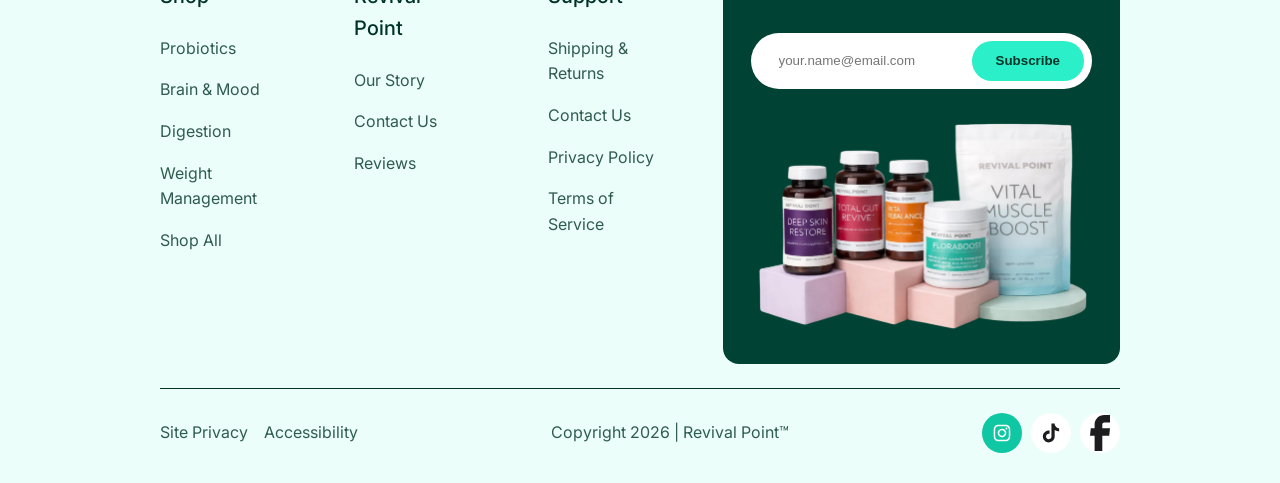
==== commit b77a4533: "UI Refinements: Mobile optimizations for Checkout and Upsell, VSL header sync, and asset cleanup" ====
--- a/index.html
+++ b/index.html
@@ -1,15 +1,18 @@
 <!DOCTYPE html>
 <html lang="en">
+
 <head>
     <meta charset="UTF-8">
     <meta name="viewport" content="width=device-width, initial-scale=1.0">
     <title>BladderGenix | Premium Bladder Control Support</title>
-    <meta name="description" content="Breakthrough natural formula for better bladder control. Reduce urgency and frequency in just two weeks.">
+    <meta name="description"
+        content="Breakthrough natural formula for better bladder control. Reduce urgency and frequency in just two weeks.">
     <link rel="preconnect" href="https://fonts.googleapis.com">
     <link rel="preconnect" href="https://fonts.gstatic.com" crossorigin>
     <link href="https://fonts.googleapis.com/css2?family=Inter:wght@400;500;600;700&display=swap" rel="stylesheet">
     <link rel="stylesheet" href="style.css">
 </head>
+
 <body>
 
     <!-- Promotion Banner -->
@@ -41,8 +44,54 @@
                 <img src="assets/imgElements.svg" alt="Cart" width="24" height="24">
                 <img src="assets/imgFrame3.svg" alt="User" width="24" height="24">
             </div>
+            <!-- Hamburger Menu Icon -->
+            <div class="hamburger-menu">
+                <span></span>
+                <span></span>
+                <span></span>
+            </div>
         </div>
     </nav>
+
+    <!-- Mobile Menu Overlay -->
+    <div class="mobile-menu" id="mobileMenu">
+        <div class="mobile-menu-header">
+            <div class="logo">
+                <img src="assets/imgFooterLogo.svg" alt="BladderGenix Logo" height="32" width="180"
+                    style="filter: brightness(0) invert(1);">
+            </div>
+            <div class="close-menu" id="closeMenuBtn">
+                <span></span>
+                <span></span>
+            </div>
+        </div>
+        <div class="mobile-nav-links">
+            <a href="#" class="nav-link">Shop</a>
+            <a href="#" class="nav-link">Health Partners</a>
+            <a href="#" class="nav-link">About Us</a>
+            <a href="#" class="nav-link">Blogs</a>
+        </div>
+        <div class="mobile-nav-actions">
+            <div class="currency flex items-center gap-md" style="margin-bottom: 30px;">
+                <img src="assets/imgUnitedStates.svg" alt="" width="24" height="24">
+                <span class="font-medium" style="font-size: 20px;">USD</span>
+            </div>
+            <div class="flex gap-xl">
+                <div class="action-item">
+                    <img src="assets/imgFrame2.svg" alt="Search" width="28" height="28"
+                        style="filter: brightness(0) invert(1);">
+                </div>
+                <div class="action-item">
+                    <img src="assets/imgElements.svg" alt="Cart" width="28" height="28"
+                        style="filter: brightness(0) invert(1);">
+                </div>
+                <div class="action-item">
+                    <img src="assets/imgFrame3.svg" alt="User" width="28" height="28"
+                        style="filter: brightness(0) invert(1);">
+                </div>
+            </div>
+        </div>
+    </div>
 
     <!-- Offer Banner -->
     <div class="offer-banner">
@@ -51,15 +100,17 @@
 
     <!-- Main Content Section -->
     <main class="main-section container">
-        <div class="container flex gap-3xl flex-row-responsive reveal items-stretch" style="gap: 50px;">
-            
+        <div class="product-main-container container flex gap-3xl flex-row-responsive reveal items-stretch" style="gap: 50px;">
+
             <!-- Product Gallery -->
             <section class="product-gallery animate-fade-in" style="width: 40%; flex-shrink: 0;">
                 <div class="main-img-container">
-                    <img src="assets/imgMainProductImage.png" alt="BladderGenix Main Product" id="mainImage" width="527" height="527">
+                    <img src="assets/imgMainProductImage.png" alt="BladderGenix Main Product" id="mainImage" width="527"
+                        height="527">
                 </div>
                 <div class="thumbnails">
-                    <div class="thumb active"><img src="assets/imgMainProductImage.png" alt="" width="90" height="90"></div>
+                    <div class="thumb active"><img src="assets/imgMainProductImage.png" alt="" width="90" height="90">
+                    </div>
                     <div class="thumb"><img src="assets/imgProductImage1.png" alt="" width="90" height="90"></div>
                     <div class="thumb"><img src="assets/imgProductImage3.png" alt="" width="90" height="90"></div>
                     <div class="thumb"><img src="assets/imgProductImage4.png" alt="" width="90" height="90"></div>
@@ -77,20 +128,23 @@
                     <img src="assets/imgFrame4.svg" alt="" width="20" height="20">
                     <span class="review-count">1,039 Verified 5-Star Reviews</span>
                 </div>
-                
+
                 <div style="position: relative; margin-bottom: 24px;">
                     <h1 class="product-title" style="margin-bottom: 24px;">Bladder Genix</h1>
-                    <img src="assets/imgLeftSecureOrderButton.svg" alt="90 Day Money Back Guarantee" style="position: absolute; right: 0; top: -50px; width: 134px; height: auto;">
+                    <img src="assets/imgLeftSecureOrderButton.svg" alt="90 Day Money Back Guarantee"
+                        style="position: absolute; right: 0; top: -50px; width: 134px; height: auto;">
                 </div>
 
                 <div class="price-box flex justify-between items-center" style="width: 100%; margin-bottom: 24px;">
                     <div>
                         <span class="font-medium" style="font-size: 28px; color: var(--dark-green);">Sale Price:</span>
-                        <span class="sale-price" style="font-size: 28px; color: var(--secondary-teal);">$32.83 / ea</span>
+                        <span class="sale-price" style="font-size: 28px; color: var(--secondary-teal);">$32.83 /
+                            ea</span>
                     </div>
                     <div class="flex items-center gap-sm">
                         <span class="font-bold" style="font-size: 20px; color: var(--dark-green);">53% OFF</span>
-                        <span class="old-price" style="font-size: 20px; color: #a2a2a2; text-decoration: line-through;">$419.70</span>
+                        <span class="old-price"
+                            style="font-size: 20px; color: #a2a2a2; text-decoration: line-through;">$419.70</span>
                     </div>
                 </div>
 
@@ -98,19 +152,22 @@
                 <div class="subscription-grid">
                     <div class="sub-option active">
                         <img src="assets/imgBladderGenix.png" alt="6 Bottles">
-                        <input type="radio" name="bottle-option" checked style="margin-bottom: 8px; accent-color: var(--dark-green); transform: scale(1.2);">
+                        <input type="radio" name="bottle-option" checked
+                            style="margin-bottom: 8px; accent-color: var(--dark-green); transform: scale(1.2);">
                         <div class="sub-title">6 Bottles</div>
                         <div class="sub-tag">Quick Boost</div>
                     </div>
                     <div class="sub-option">
                         <img src="assets/imgBladderGenix1.png" alt="3 Bottles">
-                        <input type="radio" name="bottle-option" style="margin-bottom: 8px; accent-color: var(--dark-green); transform: scale(1.2);">
+                        <input type="radio" name="bottle-option"
+                            style="margin-bottom: 8px; accent-color: var(--dark-green); transform: scale(1.2);">
                         <div class="sub-title">3 Bottles</div>
                         <div class="sub-tag">Recommended</div>
                     </div>
                     <div class="sub-option">
                         <img src="assets/imgBladderGenix2.png" alt="1 Bottle">
-                        <input type="radio" name="bottle-option" style="margin-bottom: 8px; accent-color: var(--dark-green); transform: scale(1.2);">
+                        <input type="radio" name="bottle-option"
+                            style="margin-bottom: 8px; accent-color: var(--dark-green); transform: scale(1.2);">
                         <div class="sub-title">1 Bottle</div>
                         <div class="sub-tag">Biggest Savings</div>
                     </div>
@@ -121,7 +178,8 @@
                     <div class="purchase-type one-time active">
                         <div class="flex items-center justify-between w-full">
                             <div class="flex items-center gap-sm">
-                                <input type="radio" name="purchase-type" checked style="accent-color: var(--dark-green); transform: scale(1.2);">
+                                <input type="radio" name="purchase-type" checked
+                                    style="accent-color: var(--dark-green); transform: scale(1.2);">
                                 <span class="font-medium">One-time Purchase</span>
                             </div>
                             <span style="color: var(--dark-green); font-size: 20px;">&rarr;</span>
@@ -131,9 +189,12 @@
                         <div class="flex flex-col items-start w-full">
                             <div class="flex items-center justify-between w-full">
                                 <div class="flex items-center gap-sm">
-                                    <input type="radio" name="purchase-type" style="accent-color: var(--dark-green); transform: scale(1.2);">
+                                    <input type="radio" name="purchase-type"
+                                        style="accent-color: var(--dark-green); transform: scale(1.2);">
                                     <span class="font-bold">Subscribe & Save</span>
-                                    <span class="sub-tag" style="background: var(--accent-gold); color: var(--dark-green); padding: 2px 8px; border-radius: 40px; font-size: 14px;">10% OFF</span>
+                                    <span class="sub-tag"
+                                        style="background: var(--accent-gold); color: var(--dark-green); padding: 2px 8px; border-radius: 40px; font-size: 14px;">10%
+                                        OFF</span>
                                 </div>
                                 <span style="color: var(--accent-gold); font-size: 20px;">&rarr;</span>
                             </div>
@@ -155,25 +216,35 @@
                 </button>
 
                 <p class="text-center text-md" style="margin-top: 16px; width: 100%;">
-                    Order within <span style="color: var(--secondary-teal); font-weight: 600;">4 hrs and 53 mins</span>, get it by <span style="color: var(--secondary-teal); font-weight: 600;">Fri, February 20</span>.
+                    Order within <span style="color: var(--secondary-teal); font-weight: 600;">4 hrs and 53 mins</span>,
+                    get it by <span style="color: var(--secondary-teal); font-weight: 600;">Fri, February 20</span>.
                 </p>
 
                 <!-- Shipping Perks -->
                 <div class="flex gap-md" style="margin-top: 32px; width: 100%;">
-                    <div class="perk-card flex-col items-center flex-1" style="background: var(--light-teal); padding: 16px; border-radius: 16px; text-align: center;">
+                    <div class="perk-card flex-col items-center flex-1"
+                        style="background: var(--light-teal); padding: 16px; border-radius: 16px; text-align: center;">
                         <img src="assets/imgVector4.svg" alt="" width="24" height="24">
-                        <div class="font-bold" style="margin-top: 8px;">Fast 72 Hour Shipping</div>
-                        <div class="text-sm">+ Easy Returns</div>
-                    </div>
-                    <div class="perk-card flex-col items-center flex-1" style="background: var(--light-teal); padding: 16px; border-radius: 16px; text-align: center;">
+                        <div class="perk-info">
+                            <div class="font-bold" style="margin-top: 8px;">Fast 72 Hour Shipping</div>
+                            <div class="text-sm">+ Easy Returns</div>
+                        </div>
+                    </div>
+                    <div class="perk-card flex-col items-center flex-1"
+                        style="background: var(--light-teal); padding: 16px; border-radius: 16px; text-align: center;">
                         <img src="assets/imgLayer2.svg" alt="" width="24" height="24">
-                        <div class="font-bold" style="margin-top: 8px;">Free US Shipping</div>
-                        <div class="text-sm">Over $75</div>
-                    </div>
-                    <div class="perk-card flex-col items-center flex-1" style="background: var(--light-teal); padding: 16px; border-radius: 16px; text-align: center;">
+                        <div class="perk-info">
+                            <div class="font-bold" style="margin-top: 8px;">Free US Shipping</div>
+                            <div class="text-sm">Over $75</div>
+                        </div>
+                    </div>
+                    <div class="perk-card flex-col items-center flex-1"
+                        style="background: var(--light-teal); padding: 16px; border-radius: 16px; text-align: center;">
                         <img src="assets/imgVector5.svg" alt="" width="24" height="24">
-                        <div class="font-bold" style="margin-top: 8px;">24/7</div>
-                        <div class="text-sm">Customer Care</div>
+                        <div class="perk-info">
+                            <div class="font-bold" style="margin-top: 8px;">24/7</div>
+                            <div class="text-sm">Customer Care</div>
+                        </div>
                     </div>
                 </div>
             </section>
@@ -214,9 +285,18 @@
     </section>
 
     <!-- Breakthrough Section (Tabbed) -->
-    <section class="main-section container reveal" style="background: #eef6f5; padding: 120px 80px; border-radius: 30px; margin: 80px auto;">
-        <h2 style="font-size: 52px; margin-bottom: 40px; max-width: 990px; color: var(--dark-green);">Discover Dr. Feuerstein's Breakthrough For Better Bladder Control</h2>
-        
+    <section class="main-section container reveal discover-section"
+        style="background: #eef6f5; padding: 120px 80px; border-radius: 30px; margin: 80px auto;">
+        <h2 style="font-size: 52px; margin-bottom: 40px; max-width: 990px; color: var(--dark-green);">Discover Dr.
+            Feuerstein's Breakthrough For Better Bladder Control</h2>
+
+        <select class="mobile-breakthrough-tabs" id="mobileTabsSelect">
+            <option value="tab-product">Product Details</option>
+            <option value="tab-benefits">Benefits</option>
+            <option value="tab-ingredients">Ingredients</option>
+            <option value="tab-guarantee">Our Guarantee</option>
+            <option value="tab-about">About Revival Point</option>
+        </select>
         <div class="breakthrough-tabs">
             <button class="tab-btn active" data-target="tab-product">Product Details</button>
             <button class="tab-btn" data-target="tab-benefits">Benefits</button>
@@ -228,14 +308,20 @@
         <div class="tab-content-container">
             <!-- Product Details Tab -->
             <div id="tab-product" class="tab-content active">
-                <div class="flex gap-lg items-center flex-row-responsive" style="background: var(--white); border-radius: 16px; padding: 40px 60px;">
+                <div class="flex gap-lg items-center flex-row-responsive"
+                    style="background: var(--white); border-radius: 16px; padding: 40px 60px;">
                     <div style="flex: 1;">
                         <h3 style="font-size: 34px; margin-bottom: 20px;">Product Details</h3>
-                        <p style="font-size: 23px; color: var(--gray-500); line-height: 1.5; margin-bottom: 24px;">The #1 bladder control breakthrough of the year helps reduce urinary urgency and frequency in just two weeks with a patented blend of natural ingredients.</p>
+                        <p style="font-size: 23px; color: var(--gray-500); line-height: 1.5; margin-bottom: 24px;">The
+                            #1 bladder control breakthrough of the year helps reduce urinary urgency and frequency in
+                            just two weeks with a patented blend of natural ingredients.</p>
                     </div>
                     <div style="flex: 1; position: relative;">
-                        <img src="assets/imgVector8.svg" alt="14 Clinical Trials" style="position: absolute; top: -40px; left: -40px; width: 120px; height: auto; z-index: 10;">
-                        <img src="assets/imgProductDetailsImage.png" alt="Breakthrough" style="width: 100%; border-radius: 20px; box-shadow: var(--shadow-lg); object-fit: cover;" width="600" height="366">
+                        <img src="assets/imgVector8.svg" alt="14 Clinical Trials"
+                            style="position: absolute; top: -40px; left: -40px; width: 120px; height: auto; z-index: 10;">
+                        <img src="assets/imgProductDetailsImage.png" alt="Breakthrough"
+                            style="width: 100%; border-radius: 20px; box-shadow: var(--shadow-lg); object-fit: cover;"
+                            width="600" height="366">
                     </div>
                 </div>
             </div>
@@ -245,22 +331,27 @@
                 <div class="benefits-grid">
                     <div class="benefit-card">
                         <h3>Support Healthy Bladder Function</h3>
-                        <p class="text-md">Clinically-proven blend of Horse Willow Extract, Three-Leaf Caper Extract, Styrian Pumpkin Seed Extract, Soy Isoflavones, and Magnesium Glycinate helps reduce urinary urgency and frequency while supporting optimal bladder control.</p>
+                        <p class="text-md">Clinically-proven blend of Horse Willow Extract, Three-Leaf Caper Extract,
+                            Styrian Pumpkin Seed Extract, Soy Isoflavones, and Magnesium Glycinate helps reduce urinary
+                            urgency and frequency while supporting optimal bladder control.</p>
                     </div>
                     <div class="benefit-card">
                         <h3>Helps Reduce Sudden Urges</h3>
-                        <p class="text-md">Natural ingredients work together to support normal bladder-brain communication and help reduce those sudden "need-to-go" urges.</p>
+                        <p class="text-md">Natural ingredients work together to support normal bladder-brain
+                            communication and help reduce those sudden "need-to-go" urges.</p>
                     </div>
                     <div class="benefit-card">
                         <h3>Promotes All-Day Comfort</h3>
-                        <p class="text-md">Premium herbal extracts provide comprehensive support for bladder health and urinary function so you can live life with confidence.</p>
+                        <p class="text-md">Premium herbal extracts provide comprehensive support for bladder health and
+                            urinary function so you can live life with confidence.</p>
                     </div>
                 </div>
             </div>
 
             <!-- Ingredients Tab -->
             <div id="tab-ingredients" class="tab-content">
-                <div style="background: var(--white); padding: 40px 60px; border-radius: 16px; display: flex; justify-content: center;">
+                <div
+                    style="background: var(--white); padding: 40px 60px; border-radius: 16px; display: flex; justify-content: center;">
                     <div class="supp-facts-box">
                         <h3 style="font-size: 39px; font-weight: 800; margin-bottom: 20px;">Supplement Facts</h3>
                         <div class="flex gap-md font-medium" style="margin-bottom: 12px;">
@@ -276,34 +367,41 @@
                             </div>
                         </div>
                         <div style="border-top: 3px solid var(--dark-green);"></div>
-                        
+
                         <div class="supp-row">
                             <span>Vitamin D (as Cholecalciferol)</span>
-                            <div class="flex justify-between" style="width: 200px; text-align: right;"><span>25 mcg</span><span style="width: 50px;">125%</span></div>
+                            <div class="flex justify-between" style="width: 200px; text-align: right;"><span>25
+                                    mcg</span><span style="width: 50px;">125%</span></div>
                         </div>
                         <div class="supp-row">
                             <span>Vitamin B12 (as Methylcobalamin)</span>
-                            <div class="flex justify-between" style="width: 200px; text-align: right;"><span>2.4 mcg</span><span style="width: 50px;">100%</span></div>
+                            <div class="flex justify-between" style="width: 200px; text-align: right;"><span>2.4
+                                    mcg</span><span style="width: 50px;">100%</span></div>
                         </div>
                         <div class="supp-row">
                             <span>Magnesium (as Magnesium Oxide)</span>
-                            <div class="flex justify-between" style="width: 200px; text-align: right;"><span>300 mg</span><span style="width: 50px;">71%</span></div>
+                            <div class="flex justify-between" style="width: 200px; text-align: right;"><span>300
+                                    mg</span><span style="width: 50px;">71%</span></div>
                         </div>
                         <div class="supp-row" style="border-bottom: none;">
                             <span>Zinc (as Zinc Glycinate)</span>
-                            <div class="flex justify-between" style="width: 200px; text-align: right;"><span>8 mg</span><span style="width: 50px;">73%</span></div>
-                        </div>
-                        
+                            <div class="flex justify-between" style="width: 200px; text-align: right;"><span>8
+                                    mg</span><span style="width: 50px;">73%</span></div>
+                        </div>
+
                         <div style="border-top: 6px solid var(--dark-green); margin: 12px 0;"></div>
-                        
+
                         <div class="supp-row font-bold" style="border-bottom: none;">
                             <span>Proprietary Blend</span>
-                            <div class="flex justify-between" style="width: 200px; text-align: right;"><span>700 mg</span><span style="width: 50px;">†</span></div>
+                            <div class="flex justify-between" style="width: 200px; text-align: right;"><span>700
+                                    mg</span><span style="width: 50px;">†</span></div>
                         </div>
                         <div style="padding-bottom: 12px;">
-                            <p class="text-md" style="line-height: 1.4;">Pumpkin Extract 10:1 (Seed), Soy Isoflavones 40% (Seed), Horsetail Extract (Whole Herb) (7% Silica), Three-Leaf Caper Extract (Bark)</p>
-                        </div>
-                        
+                            <p class="text-md" style="line-height: 1.4;">Pumpkin Extract 10:1 (Seed), Soy Isoflavones
+                                40% (Seed), Horsetail Extract (Whole Herb) (7% Silica), Three-Leaf Caper Extract (Bark)
+                            </p>
+                        </div>
+
                         <div style="border-top: 6px solid var(--dark-green); margin-bottom: 12px;"></div>
                         <p class="font-medium">** Daily Value (DV) not established.</p>
                     </div>
@@ -314,10 +412,15 @@
             <div id="tab-guarantee" class="tab-content">
                 <div style="background: var(--white); padding: 40px 60px; border-radius: 16px;">
                     <div class="guarantee-box">
-                        <img src="assets/imgLeftSecureOrderButton.svg" alt="90 Day Money Back Guarantee" width="188" height="197" style="flex-shrink: 0;">
+                        <img src="assets/imgLeftSecureOrderButton.svg" alt="90 Day Money Back Guarantee" width="188"
+                            height="197" style="flex-shrink: 0;">
                         <div>
-                            <h3 style="font-size: 37px; font-weight: 600; margin-bottom: 16px;">Our Guarantee<br>The Revival Point 90-Day Guarantee</h3>
-                            <p class="text-lg">Try BladderGenix risk-free with our 90-day money-back guarantee. If you're not completely satisfied, simply contact us for a full refund - no questions asked. We'll even send you a free bottle of another Revival Point product of your choice!</p>
+                            <h3 style="font-size: 37px; font-weight: 600; margin-bottom: 16px;">Our Guarantee<br>The
+                                Revival Point 90-Day Guarantee</h3>
+                            <p class="text-lg">Try BladderGenix risk-free with our 90-day money-back guarantee. If
+                                you're not completely satisfied, simply contact us for a full refund - no questions
+                                asked. We'll even send you a free bottle of another Revival Point product of your
+                                choice!</p>
                         </div>
                     </div>
                 </div>
@@ -328,12 +431,21 @@
                 <div class="flex gap-xl" style="background: var(--white); padding: 40px 60px; border-radius: 16px;">
                     <div style="flex: 1;">
                         <h3 style="font-size: 37px; font-weight: 600; margin-bottom: 30px;">About Revival Point</h3>
-                        <p class="text-lg" style="margin-bottom: 16px;">Dr. Joseph Feuerstein is a board-certified physician specializing in women's health and natural medicine. He is also a professor of Clinical Medicine at an Ivy League University and has been voted New York Magazine's Top Doctor multiple years in a row.</p>
-                        <p class="text-lg" style="margin-bottom: 16px;">In 2022, Dr. Feuerstein founded Revival Point to focus on developing natural health solutions backed by rigorous scientific research. The company is committed to using only the highest quality ingredients and maintaining industry-leading manufacturing standards.</p>
-                        <p class="text-lg">Revival Point formulates all products in FDA-registered, GMP-certified facilities in the USA. Every batch undergoes thorough third-party testing to ensure purity, potency and safety.</p>
+                        <p class="text-lg" style="margin-bottom: 16px;">Dr. Joseph Feuerstein is a board-certified
+                            physician specializing in women's health and natural medicine. He is also a professor of
+                            Clinical Medicine at an Ivy League University and has been voted New York Magazine's Top
+                            Doctor multiple years in a row.</p>
+                        <p class="text-lg" style="margin-bottom: 16px;">In 2022, Dr. Feuerstein founded Revival Point to
+                            focus on developing natural health solutions backed by rigorous scientific research. The
+                            company is committed to using only the highest quality ingredients and maintaining
+                            industry-leading manufacturing standards.</p>
+                        <p class="text-lg">Revival Point formulates all products in FDA-registered, GMP-certified
+                            facilities in the USA. Every batch undergoes thorough third-party testing to ensure purity,
+                            potency and safety.</p>
                     </div>
                     <div style="flex: 1; border-radius: 20px; overflow: hidden; background: #d9d9d9;">
-                        <img src="assets/imgProductImage.png" alt="Dr. Joseph Feuerstein" style="width: 100%; height: 100%; object-fit: cover;">
+                        <img src="assets/imgProductImage.png" alt="Dr. Joseph Feuerstein"
+                            style="width: 100%; height: 100%; object-fit: cover;">
                     </div>
                 </div>
             </div>
@@ -349,21 +461,24 @@
                         <img src="assets/imgVector9.svg" alt="" width="47" height="50">
                         <div>
                             <div class="font-bold text-lg">Rewind</div>
-                            <p class="text-md">Help reduce sudden urges and embarrassing leaks with clinically-proven natural ingredients.</p>
+                            <p class="text-md">Help reduce sudden urges and embarrassing leaks with clinically-proven
+                                natural ingredients.</p>
                         </div>
                     </div>
                     <div class="experience-card flex-1 flex gap-md items-start" style="padding: 20px;">
                         <img src="assets/imgVector10.svg" alt="" width="31" height="49">
                         <div>
                             <div class="font-bold text-lg">ReActivate</div>
-                            <p class="text-md">Support healthy bladder function and urinary control with powerful herbal extracts.</p>
+                            <p class="text-md">Support healthy bladder function and urinary control with powerful herbal
+                                extracts.</p>
                         </div>
                     </div>
                     <div class="experience-card flex-1 flex gap-md items-start" style="padding: 20px;">
                         <img src="assets/imgVector11.svg" alt="" width="25" height="50">
                         <div>
                             <div class="font-bold text-lg">Renew</div>
-                            <p class="text-md">Maintain optimal bladder health and comfort for lasting peace of mind.</p>
+                            <p class="text-md">Maintain optimal bladder health and comfort for lasting peace of mind.
+                            </p>
                         </div>
                     </div>
                 </div>
@@ -372,11 +487,16 @@
             <div style="background: var(--white); padding: 40px 80px;">
                 <h2 class="text-center" style="margin-bottom: 40px; font-size: 42px;">Works For All Adults</h2>
                 <div class="flex gap-md justify-between items-center text-center">
-                    <div class="flex gap-sm items-center"><img src="assets/imgVector12.svg" width="40" height="40"><span class="text-lg" style="color: #53655e;">Day Control</span></div>
-                    <div class="flex gap-sm items-center"><img src="assets/imgVector13.svg" width="40" height="40"><span class="text-lg" style="color: #53655e;">Night Control</span></div>
-                    <div class="flex gap-sm items-center"><img src="assets/imgVector14.svg" width="40" height="40"><span class="text-lg" style="color: #53655e;">Stress Control</span></div>
-                    <div class="flex gap-sm items-center"><img src="assets/imgVector15.svg" width="40" height="40"><span class="text-lg" style="color: #53655e;">Urgency Control</span></div>
-                    <div class="flex gap-sm items-center"><img src="assets/imgVector16.svg" width="40" height="40"><span class="text-lg" style="color: #53655e;">UTI Support</span></div>
+                    <div class="flex gap-sm items-center"><img src="assets/imgVector12.svg" width="40" height="40"><span
+                            class="text-lg" style="color: #53655e;">Day Control</span></div>
+                    <div class="flex gap-sm items-center"><img src="assets/imgVector13.svg" width="40" height="40"><span
+                            class="text-lg" style="color: #53655e;">Night Control</span></div>
+                    <div class="flex gap-sm items-center"><img src="assets/imgVector14.svg" width="40" height="40"><span
+                            class="text-lg" style="color: #53655e;">Stress Control</span></div>
+                    <div class="flex gap-sm items-center"><img src="assets/imgVector15.svg" width="40" height="40"><span
+                            class="text-lg" style="color: #53655e;">Urgency Control</span></div>
+                    <div class="flex gap-sm items-center"><img src="assets/imgVector16.svg" width="40" height="40"><span
+                            class="text-lg" style="color: #53655e;">UTI Support</span></div>
                 </div>
             </div>
         </div>
@@ -384,13 +504,21 @@
         <!-- Dr. Feuerstein Quote Section -->
         <div class="flex gap-xl items-stretch" style="margin-top: 80px;">
             <div style="flex: 1; position: relative;">
-                <img src="assets/imgProductImage.png" alt="Doctor" style="width: 100%; height: 100%; object-fit: cover; border-radius: 20px;">
-            </div>
-            <div style="flex: 1; background: var(--white); padding: 40px 50px; border-radius: 16px; position: relative;">
-                <img src="assets/imgBadge.svg" alt="Badge" style="position: absolute; top: -33px; left: -36px; width: 73px; height: 73px;">
-                <h3 style="font-size: 30px; margin-bottom: 20px; line-height: 1.2;">"This is the breakthrough solution for anyone dealing with bladder control issues."</h3>
+                <img src="assets/imgProductImage.png" alt="Doctor"
+                    style="width: 100%; height: 100%; object-fit: cover; border-radius: 20px;">
+            </div>
+            <div
+                style="flex: 1; background: var(--white); padding: 40px 50px; border-radius: 16px; position: relative;">
+                <img src="assets/imgBadge.svg" alt="Badge"
+                    style="position: absolute; top: -33px; left: -36px; width: 73px; height: 73px;">
+                <h3 style="font-size: 30px; margin-bottom: 20px; line-height: 1.2;">"This is the breakthrough solution
+                    for anyone dealing with bladder control issues."</h3>
                 <div style="background: #eef6f5; padding: 30px 20px; border-radius: 16px;">
-                    <p style="font-size: 19px; line-height: 1.5; color: #333; margin-bottom: 10px;">I'm thrilled to share BladderGenix with more Americans who need a natural solution for bladder control. After 25 years specializing in women's health and natural medicine, I've never seen anything as effective as this patented formula. It's backed by 14 clinical trials and has helped thousands of people regain their confidence and quality of life. I'm excited for you to try BladderGenix today!</p>
+                    <p style="font-size: 19px; line-height: 1.5; color: #333; margin-bottom: 10px;">I'm thrilled to
+                        share BladderGenix with more Americans who need a natural solution for bladder control. After 25
+                        years specializing in women's health and natural medicine, I've never seen anything as effective
+                        as this patented formula. It's backed by 14 clinical trials and has helped thousands of people
+                        regain their confidence and quality of life. I'm excited for you to try BladderGenix today!</p>
                     <p style="font-size: 19px; font-weight: bold; color: #333;">Dr. Joseph Feuerstein</p>
                 </div>
             </div>
@@ -402,10 +530,13 @@
         <h2 style="font-size: 48px; margin-bottom: 50px; line-height: 1;">BladderGenix <br> Customer Testimonials</h2>
         <div class="flex flex-col gap-lg items-center container">
             <!-- Testimonial 1 -->
-            <div style="background: #f3f3f1; border-radius: 16px; padding: 40px 70px; display: flex; gap: 40px; align-items: center; width: 100%; text-align: left;">
+            <div
+                style="background: #f3f3f1; border-radius: 16px; padding: 40px 70px; display: flex; gap: 40px; align-items: center; width: 100%; text-align: left;">
                 <div style="display: flex; flex-direction: column; align-items: center; min-width: 160px;">
-                    <img src="assets/imgTestimonialImage.png" alt="Sandy R." style="width: 140px; height: 140px; border-radius: 50%; object-fit: cover; margin-bottom: -20px; position: relative; z-index: 1;">
-                    <div style="background: var(--white); padding: 6px 12px; border-radius: 60px; display: flex; align-items: center; gap: 5px; position: relative; z-index: 2; box-shadow: var(--shadow-sm);">
+                    <img src="assets/imgTestimonialImage.png" alt="Sandy R."
+                        style="width: 140px; height: 140px; border-radius: 50%; object-fit: cover; margin-bottom: -20px; position: relative; z-index: 1;">
+                    <div
+                        style="background: var(--white); padding: 6px 12px; border-radius: 60px; display: flex; align-items: center; gap: 5px; position: relative; z-index: 2; box-shadow: var(--shadow-sm);">
                         <span style="font-weight: 500;">Sandy R.</span>
                         <img src="assets/imgFrame6.svg" width="20" height="20">
                     </div>
@@ -415,14 +546,21 @@
                         <h3 style="font-size: 28px; margin: 0;">Life-Changing Results</h3>
                         <img src="assets/imgBadge1.svg" style="height: 38px; width: auto; object-fit: contain;">
                     </div>
-                    <p style="font-size: 18px; color: var(--gray-500); line-height: 1.5;">“I was skeptical at first but decided to give BladderGenix a try. After just 2 weeks, I noticed  significant improvement in my bladder control. Now 2 months in, I feel like I have my life back! No more constant bathroom trips or embarrassing accidents. I'm sleeping through the night and feels much more confident.”</p>
+                    <p style="font-size: 18px; color: var(--gray-500); line-height: 1.5;">“I was skeptical at first but
+                        decided to give BladderGenix a try. After just 2 weeks, I noticed significant improvement in my
+                        bladder control. Now 2 months in, I feel like I have my life back! No more constant bathroom
+                        trips or embarrassing accidents. I'm sleeping through the night and feels much more confident.”
+                    </p>
                 </div>
             </div>
             <!-- Testimonial 2 -->
-            <div style="background: #f3f3f1; border-radius: 16px; padding: 40px 70px; display: flex; gap: 40px; align-items: center; width: 100%; text-align: left;">
+            <div
+                style="background: #f3f3f1; border-radius: 16px; padding: 40px 70px; display: flex; gap: 40px; align-items: center; width: 100%; text-align: left;">
                 <div style="display: flex; flex-direction: column; align-items: center; min-width: 160px;">
-                    <img src="assets/imgTestimonialImage1.png" alt="Anne T." style="width: 140px; height: 140px; border-radius: 50%; object-fit: cover; margin-bottom: -20px; position: relative; z-index: 1;">
-                    <div style="background: var(--white); padding: 6px 12px; border-radius: 60px; display: flex; align-items: center; gap: 5px; position: relative; z-index: 2; box-shadow: var(--shadow-sm);">
+                    <img src="assets/imgTestimonialImage1.png" alt="Anne T."
+                        style="width: 140px; height: 140px; border-radius: 50%; object-fit: cover; margin-bottom: -20px; position: relative; z-index: 1;">
+                    <div
+                        style="background: var(--white); padding: 6px 12px; border-radius: 60px; display: flex; align-items: center; gap: 5px; position: relative; z-index: 2; box-shadow: var(--shadow-sm);">
                         <span style="font-weight: 500;">Anne T.</span>
                         <img src="assets/imgFrame6.svg" width="20" height="20">
                     </div>
@@ -432,16 +570,21 @@
                         <h3 style="font-size: 28px; margin: 0;">Amazing Product</h3>
                         <img src="assets/imgBadge1.svg" style="height: 38px; width: auto; object-fit: contain;">
                     </div>
-                    <p style="font-size: 18px; color: var(--gray-500); line-height: 1.5;">“I was skeptical at first but decided to give BladderGenix a try. After just 2 weeks, I noticed  significant improvement in my bladder control. Now 2 months in, I feel like I have my life back! No more constant bathroom trips or embarrassing accidents. I'm sleeping through the night and feels much more confident.”</p>
+                    <p style="font-size: 18px; color: var(--gray-500); line-height: 1.5;">“I was skeptical at first but
+                        decided to give BladderGenix a try. After just 2 weeks, I noticed significant improvement in my
+                        bladder control. Now 2 months in, I feel like I have my life back! No more constant bathroom
+                        trips or embarrassing accidents. I'm sleeping through the night and feels much more confident.”
+                    </p>
                 </div>
             </div>
             <!-- Testimonial 3 -->
-            <div style="background: #f3f3f1; border-radius: 16px; padding: 40px 70px; display: flex; gap: 40px; align-items: center; width: 100%; text-align: left;">
+            <div
+                style="background: #f3f3f1; border-radius: 16px; padding: 40px 70px; display: flex; gap: 40px; align-items: center; width: 100%; text-align: left;">
                 <div style="display: flex; flex-direction: column; align-items: center; min-width: 160px;">
-                    <div style="width: 140px; height: 140px; border-radius: 50%; background: #d7e1e4; display: flex; align-items: center; justify-content: center; margin-bottom: -20px; position: relative; z-index: 1;">
-                        <span style="font-size: 58px; color: var(--dark-green); font-weight: 500;">CM</span>
-                    </div>
-                    <div style="background: var(--white); padding: 6px 12px; border-radius: 60px; display: flex; align-items: center; gap: 5px; position: relative; z-index: 2; box-shadow: var(--shadow-sm);">
+                    <img src="assets/imgTestimonialImage.png" alt="Sandy R."
+                        style="width: 140px; height: 140px; border-radius: 50%; object-fit: cover; margin-bottom: -20px; position: relative; z-index: 1;">
+                    <div
+                        style="background: var(--white); padding: 6px 12px; border-radius: 60px; display: flex; align-items: center; gap: 5px; position: relative; z-index: 2; box-shadow: var(--shadow-sm);">
                         <span style="font-weight: 500;">Catherine M.</span>
                         <img src="assets/imgFrame6.svg" width="20" height="20">
                     </div>
@@ -451,18 +594,25 @@
                         <h3 style="font-size: 28px; margin: 0;">Finally Found Relief</h3>
                         <img src="assets/imgBadge1.svg" style="height: 38px; width: auto; object-fit: contain;">
                     </div>
-                    <p style="font-size: 18px; color: var(--gray-500); line-height: 1.5;">“I was skeptical at first but decided to give BladderGenix a try. After just 2 weeks, I noticed  significant improvement in my bladder control. Now 2 months in, I feel like I have my life back! No more constant bathroom trips or embarrassing accidents. I'm sleeping through the night and feels much more confident.”</p>
-                </div>
-            </div>
-            
-            <button class="cta-button" style="width: auto; padding: 12px 32px; background: var(--dark-green); color: var(--white); margin-top: 20px; font-weight: 500; font-size: 16px;">View Testimonials</button>
+                    <p style="font-size: 18px; color: var(--gray-500); line-height: 1.5;">“I was skeptical at first but
+                        decided to give BladderGenix a try. After just 2 weeks, I noticed significant improvement in my
+                        bladder control. Now 2 months in, I feel like I have my life back! No more constant bathroom
+                        trips or embarrassing accidents. I'm sleeping through the night and feels much more confident.”
+                    </p>
+                </div>
+            </div>
+
+            <button class="cta-button"
+                style="width: auto; padding: 12px 32px; background: var(--dark-green); color: var(--white); margin-top: 20px; font-weight: 500; font-size: 16px;">View
+                Testimonials</button>
         </div>
     </section>
 
     <!-- FAQ Section -->
     <section class="faq-section reveal">
         <div class="container">
-            <h2 class="text-center" style="font-size: 62px; margin-bottom: 56px;">BladderGenix <br> Frequently Asked Questions</h2>
+            <h2 class="text-center" style="font-size: 62px; margin-bottom: 56px;">BladderGenix <br> Frequently Asked
+                Questions</h2>
             <div class="faq-container">
                 <div class="faq-item">
                     <div class="faq-question">
@@ -470,7 +620,8 @@
                         <img src="assets/imgUPlus.svg" alt="" width="24" height="24">
                     </div>
                     <div class="faq-answer">
-                        BladderGenix contains a patented blend of natural ingredients proven in clinical trials. It is free from gluten, soy, dairy, and common allergens.
+                        BladderGenix contains a patented blend of natural ingredients proven in clinical trials. It is
+                        free from gluten, soy, dairy, and common allergens.
                     </div>
                 </div>
                 <div class="faq-item active">
@@ -479,7 +630,9 @@
                         <img src="assets/imgMinus.svg" alt="" width="24" height="24">
                     </div>
                     <div class="faq-answer">
-                        At Revival, your personalised recommendations are designed with your unique needs in mind. We've collaborated with naturopaths, nutritionists, and pharmacists to create a comprehensive quiz that assesses your health goals, lifestyle, and diet to deliver tailored vitamin suggestions.
+                        At Revival, your personalised recommendations are designed with your unique needs in mind. We've
+                        collaborated with naturopaths, nutritionists, and pharmacists to create a comprehensive quiz
+                        that assesses your health goals, lifestyle, and diet to deliver tailored vitamin suggestions.
                     </div>
                 </div>
                 <div class="faq-item">
@@ -497,7 +650,8 @@
                         <img src="assets/imgUPlus.svg" alt="" width="24" height="24">
                     </div>
                     <div class="faq-answer">
-                        Many users report feeling a difference in as little as 2 weeks, with optimal results after 2 months of consistent use.
+                        Many users report feeling a difference in as little as 2 weeks, with optimal results after 2
+                        months of consistent use.
                     </div>
                 </div>
                 <div class="faq-item">
@@ -506,7 +660,8 @@
                         <img src="assets/imgUPlus.svg" alt="" width="24" height="24">
                     </div>
                     <div class="faq-answer">
-                        We recommend sticking to the suggested serving size of 2 capsules per day unless otherwise advised by your healthcare practitioner.
+                        We recommend sticking to the suggested serving size of 2 capsules per day unless otherwise
+                        advised by your healthcare practitioner.
                     </div>
                 </div>
                 <div class="faq-item">
@@ -524,7 +679,8 @@
                         <img src="assets/imgUPlus.svg" alt="" width="24" height="24">
                     </div>
                     <div class="faq-answer">
-                        We offer a 90-day money-back guarantee. If you're not satisfied, simply contact our support team for a full refund.
+                        We offer a 90-day money-back guarantee. If you're not satisfied, simply contact our support team
+                        for a full refund.
                     </div>
                 </div>
             </div>
@@ -537,8 +693,10 @@
             <div class="footer-top">
                 <div style="display: flex; flex-direction: column; gap: 60px;">
                     <div class="footer-logo-area" style="max-width: 500px;">
-                        <img src="assets/imgFooterLogo.svg" alt="Revival Point" width="260" height="36" style="margin-bottom: 24px;">
-                        <p>Consult a doctor before use. Not evaluated by FDA. Not intended to diagnose, treat, or cure disease.</p>
+                        <img src="assets/imgFooterLogo.svg" alt="Revival Point" width="260" height="36"
+                            style="margin-bottom: 24px;">
+                        <p>Consult a doctor before use. Not evaluated by FDA. Not intended to diagnose, treat, or cure
+                            disease.</p>
                     </div>
                     <div class="footer-links-grid" style="flex: none;">
                         <div class="footer-link-group">
@@ -577,7 +735,8 @@
                         <input type="email" placeholder="your.name@email.com">
                         <button class="newsletter-btn">Subscribe</button>
                     </div>
-                    <img src="assets/imgFooterPromoImage.png" alt="Promo" style="margin-top: 24px; width: 100%; border-radius: 12px;">
+                    <img src="assets/imgFooterPromoImage.png" alt="Promo"
+                        style="margin-top: 24px; width: 100%; border-radius: 12px;">
                 </div>
             </div>
             <div class="footer-bottom">
@@ -587,7 +746,8 @@
                 </div>
                 <p>Copyright 2026 | Revival Point™</p>
                 <div class="social-links">
-                    <div class="social-btn primary"><img src="assets/imgUInstagram.svg" alt="" width="20" height="20"></div>
+                    <div class="social-btn primary"><img src="assets/imgUInstagram.svg" alt="" width="20" height="20">
+                    </div>
                     <div class="social-btn"><img src="assets/imgSvgexport10.svg" alt="" width="20" height="20"></div>
                     <div class="social-btn"><img src="assets/imgFacebook.svg" alt="" width="20" height="20"></div>
                 </div>
@@ -595,6 +755,51 @@
         </div>
     </footer>
 
+    <script>
+        document.getElementById('mobileTabsSelect')?.addEventListener('change', function (e) {
+            document.querySelectorAll('.tab-content').forEach(function (el) {
+                el.classList.remove('active');
+            });
+            document.getElementById(e.target.value).classList.add('active');
+        });
+
+        // Mobile Footer Accordion Logic
+        document.querySelectorAll('.footer-link-group h4').forEach(function (header) {
+            header.addEventListener('click', function () {
+                if (window.innerWidth <= 768) {
+                    this.parentElement.classList.toggle('active');
+                }
+            });
+        });
+
+        // Mobile Menu Logic
+        const hamburger = document.querySelector('.hamburger-menu');
+        const mobileMenu = document.getElementById('mobileMenu');
+        const closeBtn = document.getElementById('closeMenuBtn');
+
+        if (hamburger) {
+            hamburger.addEventListener('click', function () {
+                mobileMenu.classList.add('active');
+                document.body.style.overflow = 'hidden';
+            });
+        }
+
+        if (closeBtn) {
+            closeBtn.addEventListener('click', function () {
+                mobileMenu.classList.remove('active');
+                document.body.style.overflow = '';
+            });
+        }
+
+        // Close menu when clicking on a link
+        document.querySelectorAll('.mobile-nav-links .nav-link').forEach(link => {
+            link.addEventListener('click', () => {
+                mobileMenu.classList.remove('active');
+                document.body.style.overflow = '';
+            });
+        });
+    </script>
     <script src="script.js"></script>
 </body>
-</html>
+
+</html>
--- a/style.css
+++ b/style.css
@@ -30,11 +30,11 @@
     /* Typography */
     --font-main: 'Inter', system-ui, -apple-system, sans-serif;
     --font-heading: 'Inter', sans-serif;
-    
+
     /* Shadows & Effects */
-    --shadow-sm: 0 1px 2px rgba(0,0,0,0.05);
-    --shadow-md: 0 4px 6px -1px rgba(0,0,0,0.1), 0 2px 4px -1px rgba(0,0,0,0.06);
-    --shadow-lg: 0 10px 15px -3px rgba(0,0,0,0.1), 0 4px 6px -2px rgba(0,0,0,0.05);
+    --shadow-sm: 0 1px 2px rgba(0, 0, 0, 0.05);
+    --shadow-md: 0 4px 6px -1px rgba(0, 0, 0, 0.1), 0 2px 4px -1px rgba(0, 0, 0, 0.06);
+    --shadow-lg: 0 10px 15px -3px rgba(0, 0, 0, 0.1), 0 4px 6px -2px rgba(0, 0, 0, 0.05);
     --glass-bg: rgba(255, 255, 255, 0.7);
     --glass-border: rgba(255, 255, 255, 0.3);
     --glass-blur: blur(10px);
@@ -75,29 +75,96 @@
     padding: 0 80px;
 }
 
-.flex { display: flex; }
-.flex-col { flex-direction: column; }
-.items-center { align-items: center; }
-.justify-between { justify-content: space-between; }
-.justify-center { justify-content: center; }
-.items-start { align-items: flex-start; }
-.gap-sm { gap: var(--space-sm); }
-.gap-md { gap: var(--space-md); }
-.gap-lg { gap: var(--space-lg); }
-.gap-xl { gap: var(--space-xl); }
-.flex-1 { flex: 1; }
+.flex {
+    display: flex;
+}
+
+.flex-col {
+    flex-direction: column;
+}
+
+.items-center {
+    align-items: center;
+}
+
+.justify-between {
+    justify-content: space-between;
+}
+
+.justify-center {
+    justify-content: center;
+}
+
+.items-start {
+    align-items: flex-start;
+}
+
+.gap-sm {
+    gap: var(--space-sm);
+}
+
+.gap-md {
+    gap: var(--space-md);
+}
+
+.gap-lg {
+    gap: var(--space-lg);
+}
+
+.gap-xl {
+    gap: var(--space-xl);
+}
+
+.flex-1 {
+    flex: 1;
+}
 
 /* Typography Utility */
-h1 { font-size: 50px; font-weight: 600; line-height: 1.2; }
-h2 { font-size: 42px; font-weight: 500; line-height: 1.2; }
-h3 { font-size: 30px; font-weight: 500; line-height: 1.2; }
-.text-sm { font-size: 14px; }
-.text-md { font-size: 16px; }
-.text-lg { font-size: 18px; }
-.font-bold { font-weight: 700; }
-.font-medium { font-weight: 500; }
-.text-center { text-align: center; }
-.color-gray-500 { color: var(--gray-500); }
+h1 {
+    font-size: 50px;
+    font-weight: 600;
+    line-height: 1.2;
+}
+
+h2 {
+    font-size: 42px;
+    font-weight: 500;
+    line-height: 1.2;
+}
+
+h3 {
+    font-size: 30px;
+    font-weight: 500;
+    line-height: 1.2;
+}
+
+.text-sm {
+    font-size: 14px;
+}
+
+.text-md {
+    font-size: 16px;
+}
+
+.text-lg {
+    font-size: 18px;
+}
+
+.font-bold {
+    font-weight: 700;
+}
+
+.font-medium {
+    font-weight: 500;
+}
+
+.text-center {
+    text-align: center;
+}
+
+.color-gray-500 {
+    color: var(--gray-500);
+}
 
 /* Components */
 
@@ -107,7 +174,7 @@
     color: var(--white);
     text-align: center;
     padding: 12px 0;
-    font-size: 16px;
+    font-size: 13px;
     font-weight: 500;
     letter-spacing: 0.64px;
 }
@@ -147,7 +214,7 @@
     color: var(--white);
     padding: 12px 0;
     text-align: center;
-    font-size: 24px;
+    font-size: 14px;
     font-weight: 700;
 }
 
@@ -156,7 +223,13 @@
     padding: 80px 0;
 }
 
+.product-main-container {
+    gap: 50px;
+}
+
 .product-gallery {
+    width: 40%;
+    flex-shrink: 0;
     display: flex;
     flex-direction: column;
     gap: 10px;
@@ -175,9 +248,45 @@
 
 .main-img-container img {
     width: 100%;
-    height: 100%;
+    height: 70%;
     object-fit: cover;
     transition: transform var(--transition-base);
+}
+
+/* Hamburger Menu */
+.hamburger-menu {
+    display: none;
+    flex-direction: column;
+    gap: 5px;
+    cursor: pointer;
+    z-index: 1001;
+    padding: 10px;
+}
+
+.hamburger-menu span {
+    display: block;
+    width: 28px;
+    height: 3px;
+    background-color: var(--dark-green);
+    border-radius: 3px;
+    transition: var(--transition-base);
+}
+
+.mobile-menu {
+    position: fixed;
+    top: 0;
+    right: -100%;
+    width: 100%;
+    max-width: 400px;
+    height: 100vh;
+    background: var(--dark-green);
+    color: var(--white);
+    z-index: 9999;
+    transition: right 0.4s cubic-bezier(0.5, 0, 0, 1);
+    padding: 40px;
+    display: flex;
+    flex-direction: column;
+    box-shadow: -10px 0 30px rgba(0, 0, 0, 0.2);
 }
 
 .thumbnails {
@@ -196,7 +305,8 @@
     aspect-ratio: 1;
 }
 
-.thumb.active, .thumb:hover {
+.thumb.active,
+.thumb:hover {
     border-color: var(--primary-teal);
 }
 
@@ -277,7 +387,8 @@
     /* overflow: hidden; Removed to allow absolute images to stick out */
     margin-bottom: 20px;
     width: 100%;
-    margin-top: 40px; /* Give room for bottles */
+    margin-top: 40px;
+    /* Give room for bottles */
 }
 
 .sub-option {
@@ -288,10 +399,13 @@
     flex-direction: column;
     align-items: center;
     justify-content: flex-end;
-    min-height: 180px; /* Increased to give more room */
-    position: relative; /* RESTORED: this fixes the bottles flying away */
+    min-height: 180px;
+    /* Increased to give more room */
+    position: relative;
+    /* RESTORED: this fixes the bottles flying away */
     transition: var(--transition-base);
-    padding-top: 100px; /* added space so bottle doesn't cover text */
+    padding-top: 100px;
+    /* added space so bottle doesn't cover text */
 }
 
 .sub-option.active {
@@ -299,8 +413,13 @@
 }
 
 /* Apply border radius to first and last items since overflow is visible */
-.sub-option:first-child { border-radius: 10px 0 0 10px; }
-.sub-option:last-child { border-radius: 0 10px 10px 0; }
+.sub-option:first-child {
+    border-radius: 10px 0 0 10px;
+}
+
+.sub-option:last-child {
+    border-radius: 0 10px 10px 0;
+}
 
 .sub-option:not(:last-child) {
     border-right: 1px solid var(--gray-400);
@@ -308,7 +427,8 @@
 
 .sub-option img {
     position: absolute;
-    top: -40px; /* Adjusted so bottles sit nicely on top */
+    top: -40px;
+    /* Adjusted so bottles sit nicely on top */
     height: 140px;
     width: auto;
     object-fit: contain;
@@ -391,10 +511,22 @@
     flex-shrink: 0;
 }
 
+/* Breakthrough Section */
+.breakthrough-section {
+    background: #eef6f5;
+    padding: 120px 80px;
+    border-radius: 30px;
+    margin: 80px auto;
+}
+
+.mobile-breakthrough-tabs {
+    display: none;
+}
+
 /* Promise Section */
 .promise-section {
     background: #d7e1e4;
-    padding: 80px 0;
+    padding: 40px 0;
 }
 
 .icon-grid {
@@ -446,7 +578,8 @@
     min-width: 180px;
 }
 
-.tab-btn.active, .tab-btn:hover {
+.tab-btn.active,
+.tab-btn:hover {
     background: var(--dark-green);
     color: var(--white);
 }
@@ -535,10 +668,28 @@
 }
 
 /* FAQ & Footer */
-.faq-section { background-color: #deeae8; padding: 128px 0; }
-.faq-container { max-width: 1200px; margin: 0 auto; }
-.faq-item { border-bottom: 1px solid #d8dfdc; padding: 28px 0; }
-.faq-question { display: flex; justify-content: space-between; align-items: center; cursor: pointer; }
+.faq-section {
+    background-color: #deeae8;
+    padding: 128px 0;
+}
+
+.faq-container {
+    max-width: 1200px;
+    margin: 0 auto;
+}
+
+.faq-item {
+    border-bottom: 1px solid #d8dfdc;
+    padding: 28px 0;
+}
+
+.faq-question {
+    display: flex;
+    justify-content: space-between;
+    align-items: center;
+    cursor: pointer;
+}
+
 .faq-answer {
     padding-top: 16px;
     color: var(--gray-500);
@@ -546,46 +697,147 @@
     display: none;
     line-height: 1.6;
 }
-.faq-item.active .faq-answer { display: block; }
-
-.footer { background-color: #ecfefa; padding: 120px 80px 30px; position: relative; overflow: hidden; }
-.footer-top { display: flex; justify-content: space-between; gap: 60px; align-items: flex-start; }
-.footer-logo-area { width: 424px; }
-.footer-links-grid { display: grid; grid-template-columns: repeat(3, 1fr); gap: 80px; flex: 1; }
-.footer-link-group h4 { font-size: 20px; font-weight: 500; margin-bottom: 24px; }
-.footer-link-group ul { list-style: none; }
-.footer-link-group li { margin-bottom: 16px; opacity: 0.8; }
-.footer-link-group a { text-decoration: none; color: var(--dark-green); }
-
-.footer-newsletter { background: #004233; padding: 28px; border-radius: 16px; color: var(--white); width: 471px; position: relative; }
-.footer-newsletter h4 { font-size: 28px; margin-bottom: 16px; }
-.newsletter-input { background: var(--white); border-radius: 999px; padding: 4px; display: flex; margin-top: 40px; align-items: center; }
-.newsletter-input input { border: none; padding: 0 24px; flex: 1; outline: none; background: transparent; height: 48px; }
-.newsletter-btn { background: #2aefc8; color: var(--dark-green); border: none; border-radius: 999px; padding: 12px 24px; font-weight: 600; cursor: pointer; height: 40px; margin-right: 4px; }
-.footer-bottom { border-top: 1px solid #003327; margin-top: 24px; padding-top: 24px; display: flex; justify-content: space-between; align-items: center; color: #2f5c51; }
-.social-links { display: flex; gap: 9px; }
-.social-btn { width: 40px; height: 40px; border-radius: 50%; display: flex; align-items: center; justify-content: center; background: var(--white); }
-.social-btn.primary { background: var(--secondary-teal); }
+
+.faq-item.active .faq-answer {
+    display: block;
+}
+
+.footer {
+    background-color: #ecfefa;
+    padding: 120px 80px 30px;
+    position: relative;
+    overflow: hidden;
+}
+
+.footer-top {
+    display: flex;
+    justify-content: space-between;
+    gap: 60px;
+    align-items: flex-start;
+}
+
+.footer-logo-area {
+    width: 424px;
+}
+
+.footer-links-grid {
+    display: grid;
+    grid-template-columns: repeat(3, 1fr);
+    gap: 80px;
+    flex: 1;
+}
+
+.footer-link-group h4 {
+    font-size: 20px;
+    font-weight: 500;
+    margin-bottom: 24px;
+}
+
+.footer-link-group ul {
+    list-style: none;
+}
+
+.footer-link-group li {
+    margin-bottom: 16px;
+    opacity: 0.8;
+}
+
+.footer-link-group a {
+    text-decoration: none;
+    color: var(--dark-green);
+}
+
+.footer-newsletter {
+    background: #004233;
+    padding: 28px;
+    border-radius: 16px;
+    color: var(--white);
+    width: 471px;
+    position: relative;
+}
+
+.footer-newsletter h4 {
+    font-size: 28px;
+    margin-bottom: 16px;
+}
+
+.newsletter-input {
+    background: var(--white);
+    border-radius: 999px;
+    padding: 4px;
+    display: flex;
+    margin-top: 40px;
+    align-items: center;
+}
+
+.newsletter-input input {
+    border: none;
+    padding: 0 24px;
+    flex: 1;
+    outline: none;
+    background: transparent;
+    height: 48px;
+}
+
+.newsletter-btn {
+    background: #2aefc8;
+    color: var(--dark-green);
+    border: none;
+    border-radius: 999px;
+    padding: 12px 24px;
+    font-weight: 600;
+    cursor: pointer;
+    height: 40px;
+    margin-right: 4px;
+}
+
+.footer-bottom {
+    border-top: 1px solid #003327;
+    margin-top: 24px;
+    padding-top: 24px;
+    display: flex;
+    justify-content: space-between;
+    align-items: center;
+    color: #2f5c51;
+}
+
+.social-links {
+    display: flex;
+    gap: 9px;
+}
+
+.social-btn {
+    width: 40px;
+    height: 40px;
+    border-radius: 50%;
+    display: flex;
+    align-items: center;
+    justify-content: center;
+    background: var(--white);
+}
+
+.social-btn.primary {
+    background: var(--secondary-teal);
+}
 
 /* Animations */
 @keyframes fadeIn {
-    from { opacity: 0; transform: translateY(10px); }
-    to { opacity: 1; transform: translateY(0); }
+    from {
+        opacity: 0;
+        transform: translateY(10px);
+    }
+
+    to {
+        opacity: 1;
+        transform: translateY(0);
+    }
 }
 
 .animate-fade-in {
     animation: fadeIn 0.6s ease forwards;
 }
 
-/* Responsive */
-@media (max-width: 1200px) {
-    .container { padding: 0 40px; }
-    .product-gallery, .product-info { width: 100%; }
-    .flex-row-responsive { flex-direction: column; }
-    .footer-top { flex-direction: column; }
-    .footer-logo-area, .footer-newsletter { width: 100%; }
-    .icon-grid { grid-template-columns: repeat(3, 1fr); }
-}
+
 
 /* Scroll Reveal Animation */
 .reveal {
@@ -598,3 +850,738 @@
     opacity: 1;
     transform: translateY(0);
 }
+
+/* Mobile & Tablet Viewport Optimizations based on Figma */
+@media (max-width: 1024px) {
+
+    /* Navbar & Hamburger */
+    .hamburger-menu {
+        display: flex !important;
+    }
+
+    .nav-links,
+    .nav-actions {
+        display: none !important;
+    }
+
+    .navbar {
+        padding: 16px 0 !important;
+    }
+
+    .navbar .logo img {
+        width: 160px;
+        height: auto;
+    }
+
+    .navbar .container {
+        justify-content: space-between;
+    }
+
+    .container {
+        padding: 0 16px !important;
+    }
+
+    /* Typography */
+    h1 {
+        font-size: 30px !important;
+        line-height: 1.2 !important;
+    }
+
+    h2 {
+        font-size: 26px !important;
+        line-height: 1.2 !important;
+    }
+
+    h3 {
+        font-size: 20px !important;
+    }
+
+    .review-count {
+        display: none;
+    }
+
+    /* Badge size adjustment */
+    .product-info img[style*="width: 134px"] {
+        width: 70px !important;
+        top: -30px !important;
+    }
+
+    /* Price Box Adjustments */
+    .price-box div span {
+        font-size: 20px !important;
+    }
+
+    .price-box .flex.items-center.gap-sm span {
+        font-size: 20px !important;
+    }
+
+    /* Product Section */
+    .product-main-container {
+        flex-direction: column !important;
+        gap: 24px !important;
+    }
+
+    .product-gallery,
+    .product-info {
+        width: 100% !important;
+        padding: 0 !important;
+        margin-top: 20px;
+    }
+
+    .main-img-container img {
+        height: auto !important;
+        aspect-ratio: 1;
+    }
+
+    /* Tablet Only: 2-Column Product Layout */
+    @media (min-width: 769px) and (max-width: 1024px) {
+        .product-main-container {
+            flex-direction: row !important;
+            align-items: flex-start !important;
+            gap: 30px !important;
+            margin-top: 20px;
+            ;
+        }
+
+        .product-gallery {
+            width: 33% !important;
+        }
+
+        .product-info {
+            width: 67% !important;
+            margin-top: 0 !important;
+        }
+
+        .product-title {
+            font-size: 36px !important;
+        }
+    }
+
+    .discover-section {
+        padding: 40px 16px 20px !important;
+        margin: 0 !important;
+    }
+
+    .discover-section h2 {
+        font-size: 30px !important;
+        line-height: 1.2 !important;
+        margin-bottom: 24px !important;
+        max-width: 100% !important;
+    }
+
+    /* Subscription Options */
+    .subscription-grid {
+        display: flex;
+        flex-direction: column;
+        border: none;
+        gap: 12px;
+        margin-top: 16px;
+    }
+
+    .sub-option {
+        display: grid;
+        grid-template-columns: auto auto 1fr;
+        grid-template-areas:
+            "img input title"
+            "img input tag";
+        align-items: center;
+        text-align: left;
+        padding: 12px 16px;
+        min-height: auto;
+        border: 1px solid var(--gray-300) !important;
+        border-radius: 12px !important;
+    }
+
+    .sub-option img {
+        grid-area: img;
+        position: static;
+        height: 60px;
+        width: 50px !important;
+        object-fit: contain;
+        margin-right: 12px;
+        top: auto;
+    }
+
+    .sub-option input {
+        grid-area: input;
+        margin: 0 12px 0 0 !important;
+    }
+
+    .sub-option .sub-title {
+        grid-area: title;
+        align-self: end;
+        font-size: 16px;
+    }
+
+    .sub-option .sub-tag {
+        grid-area: tag;
+        align-self: start;
+        font-size: 13px;
+        margin-top: 4px;
+    }
+
+    .purchase-options {
+        flex-direction: column;
+        border: none;
+        gap: 12px;
+        background: transparent;
+        padding: 0 !important;
+    }
+
+    .purchase-type {
+        border: 1px solid var(--gray-300);
+        border-radius: 12px;
+        width: 100%;
+        padding: 16px !important;
+        text-align: left !important;
+    }
+
+    .purchase-type.one-time {
+        justify-content: flex-start !important;
+        background: #d7e1e4;
+    }
+
+    /* Different lines for bold and small text */
+    .purchase-type .font-bold,
+    .purchase-type .text-sm {
+        display: block !important;
+    }
+
+    /* Shipping Perks */
+    .shipping-perks {
+        flex-direction: row !important;
+        gap: 8px !important;
+    }
+
+    .perk-card {
+        flex-direction: row !important;
+        text-align: left !important;
+        justify-content: flex-start !important;
+        padding: 12px 10px !important;
+        align-items: center !important;
+        flex: 1;
+        border-radius: 8px !important;
+        gap: 8px !important;
+    }
+
+    .perk-card img {
+        margin-right: 0 !important;
+        margin-bottom: 0 !important;
+        width: 20px !important;
+        height: 20px !important;
+        flex-shrink: 0;
+    }
+
+    .perk-info {
+        display: flex;
+        flex-direction: column;
+    }
+
+    .perk-info .font-bold {
+        font-size: 11px !important;
+        white-space: nowrap;
+        margin-top: 0 !important;
+        line-height: 1.2;
+    }
+
+    .perk-info .text-sm {
+        font-size: 10px !important;
+        white-space: nowrap;
+        line-height: 1.2;
+    }
+
+    /* Promise Section */
+    .promise-section {
+        padding: 40px 0 !important;
+    }
+
+    .icon-grid {
+        grid-template-columns: repeat(3, 1fr) !important;
+        gap: 20px 10px !important;
+    }
+
+    .icon-item {
+        flex-direction: row !important;
+        text-align: left !important;
+        gap: 8px !important;
+        justify-content: flex-start !important;
+        align-items: center !important;
+    }
+
+    .icon-item img {
+        width: 38px !important;
+        height: 38px !important;
+        margin-bottom: 0 !important;
+    }
+
+    .icon-item .font-medium {
+        font-size: 16px !important;
+        line-height: 1.2 !important;
+    }
+
+    /* Breakthrough Section (Dropdown Tabs) */
+    .breakthrough-section {
+        padding: 50px 16px 20px !important;
+        border-radius: 0 !important;
+        margin: 0 !important;
+        margin-top: 0 !important;
+    }
+
+    .breakthrough-tabs {
+        display: none !important;
+    }
+
+    .mobile-breakthrough-tabs {
+        display: block !important;
+        width: 100%;
+        padding: 12px 16px;
+        font-size: 16px;
+        font-weight: 500;
+        border: 1px solid var(--gray-400);
+        border-radius: 8px;
+        margin-bottom: 20px;
+        background-color: var(--white);
+        color: var(--dark-green);
+        appearance: none;
+        background-image: url("data:image/svg+xml;charset=US-ASCII,%3Csvg%20xmlns%3D%22http%3A%2F%2Fwww.w3.org%2F2000%2Fsvg%22%20width%3D%22292.4%22%20height%3D%22292.4%22%3E%3Cpath%20fill%3D%22%23003327%22%20d%3D%22M287%2069.4a17.6%2017.6%200%200%200-13-5.4H18.4c-5%200-9.3%201.8-12.9%205.4A17.6%2017.6%200%200%200%200%2082.2c0%205%201.8%209.3%205.4%2012.9l128%20127.9c3.6%203.6%207.8%205.4%2012.8%205.4s9.2-1.8%2012.8-5.4L287%2095c3.5-3.5%205.4-7.8%205.4-12.8%200-5-1.9-9.2-5.5-12.8z%22%2F%3E%3C%2Fsvg%3E");
+        background-repeat: no-repeat, repeat;
+        background-position: right .7em top 50%, 0 0;
+        background-size: .65em auto, 100%;
+    }
+
+    /* Breakthrough Tab Content */
+    .tab-content>div {
+        padding: 24px 16px !important;
+    }
+
+    .benefits-grid {
+        grid-template-columns: 1fr !important;
+        gap: 16px !important;
+    }
+
+    .guarantee-box {
+        flex-direction: column !important;
+        padding: 24px 16px !important;
+        text-align: center;
+        gap: 20px !important;
+    }
+
+    .guarantee-box img {
+        width: 120px !important;
+        height: auto !important;
+        margin: 0 auto !important;
+    }
+
+    #tab-about .flex {
+        flex-direction: column !important;
+        gap: 24px !important;
+    }
+
+    /* Supplement Facts Mobile Fix */
+    .supp-facts-box {
+        width: 100% !important;
+        padding: 16px !important;
+        border-radius: 12px !important;
+        border-width: 2px !important;
+        margin: 0 !important;
+        box-sizing: border-box !important;
+    }
+
+    .supp-facts-box * {
+        font-size: 13px !important;
+        line-height: 1.4 !important;
+    }
+
+    .supp-facts-box h3 {
+        font-size: 24px !important;
+        line-height: 1.2 !important;
+    }
+
+    .supp-row .flex {
+        width: auto !important;
+        gap: 8px !important;
+        flex: 1;
+        justify-content: flex-end;
+    }
+
+    /* Testimonials Mobile */
+    .testimonial-card {
+        padding: 24px 16px !important;
+        border-radius: 16px !important;
+    }
+
+    .testimonial-header {
+        flex-direction: row !important;
+        align-items: center !important;
+        gap: 12px !important;
+    }
+
+    /* Mobile Menu Overlay */
+    .mobile-menu {
+        position: fixed;
+        top: 0;
+        right: -100%;
+        left: auto;
+        /* Reset left */
+        width: 85%;
+        max-width: 320px;
+        height: 100vh;
+        background: var(--dark-green);
+        color: white;
+        z-index: 9999;
+        transition: right 0.4s cubic-bezier(0.5, 0, 0, 1);
+        padding: 40px 30px;
+        display: flex;
+        flex-direction: column;
+        overflow-y: auto;
+        box-shadow: -10px 0 40px rgba(0, 0, 0, 0.3);
+    }
+
+    .mobile-menu.active {
+        right: 0;
+        left: auto;
+    }
+
+    .mobile-menu-header {
+        display: flex;
+        justify-content: space-between;
+        align-items: center;
+        margin-bottom: 60px;
+    }
+
+    .close-menu {
+        cursor: pointer;
+        position: relative;
+        width: 30px;
+        height: 30px;
+        transition: transform 0.2s ease;
+    }
+
+    .close-menu span {
+        position: absolute;
+        top: 50%;
+        left: 0;
+        width: 100%;
+        height: 2px;
+        background-color: white;
+        display: block;
+    }
+
+    .close-menu span:first-child {
+        transform: rotate(45deg);
+    }
+
+    .close-menu span:last-child {
+        transform: rotate(-45deg);
+    }
+
+    .close-menu:hover {
+        transform: rotate(90deg);
+    }
+
+    .mobile-nav-links {
+        display: flex;
+        flex-direction: column;
+        gap: 32px;
+        font-size: 22px;
+        font-weight: 500;
+    }
+
+    .mobile-nav-links a {
+        color: white;
+        text-decoration: none;
+        transition: opacity 0.2s ease;
+    }
+
+    .mobile-nav-links a:hover {
+        opacity: 0.7;
+    }
+
+    .mobile-nav-actions {
+        margin-top: auto;
+        padding-top: 40px;
+        border-top: 1px solid rgba(255, 255, 255, 0.1);
+        padding-bottom: 20px;
+    }
+
+    .action-item {
+        cursor: pointer;
+        transition: transform 0.2s ease;
+    }
+
+    .action-item:hover {
+        transform: scale(1.1);
+    }
+
+    /* Experience Bladder Control */
+    .main-section>div[style*="border-radius: 16px"]>div[style*="background: #ffeacc"] {
+        padding: 40px 20px !important;
+    }
+
+    .main-section>div[style*="border-radius: 16px"]>div[style*="background: #ffeacc"] h2 {
+        font-size: 32px !important;
+        margin-bottom: 24px !important;
+        line-height: 1.2 !important;
+    }
+
+    .main-section>div[style*="border-radius: 16px"]>div[style*="background: #ffeacc"] .flex.gap-lg {
+        flex-direction: column !important;
+        gap: 16px !important;
+    }
+
+    .experience-card {
+        padding: 16px 0 !important;
+        width: 100% !important;
+    }
+
+    /* Works For All Adults */
+    .main-section>div[style*="border-radius: 16px"]>div[style*="background: var(--white)"] {
+        padding: 40px 20px !important;
+    }
+
+    .main-section>div[style*="border-radius: 16px"]>div[style*="background: var(--white)"] h2 {
+        font-size: 32px !important;
+        margin-bottom: 30px !important;
+        line-height: 1.2 !important;
+    }
+
+    .main-section>div[style*="border-radius: 16px"]>div[style*="background: var(--white)"]>.flex {
+        flex-wrap: wrap !important;
+        justify-content: center !important;
+        gap: 20px 10px !important;
+    }
+
+    .main-section>div[style*="border-radius: 16px"]>div[style*="background: var(--white)"]>.flex>div {
+        width: 45% !important;
+        justify-content: center !important;
+        flex-direction: column !important;
+        text-align: center !important;
+        gap: 12px !important;
+    }
+
+    .main-section>div[style*="border-radius: 16px"]>div[style*="background: var(--white)"]>.flex>div img {
+        margin: 0 auto !important;
+    }
+
+    /* Doctor Quote Section */
+    .main-section>.flex.gap-xl.items-stretch {
+        flex-direction: column !important;
+        margin-top: 40px !important;
+        gap: 0 !important;
+    }
+
+    .main-section>.flex.gap-xl.items-stretch>div {
+        flex: auto !important;
+    }
+
+    .main-section>.flex.gap-xl.items-stretch>div:first-child img {
+        border-radius: 20px 20px 0 0 !important;
+    }
+
+    .main-section>.flex.gap-xl.items-stretch>div[style*="background: var(--white)"] {
+        padding: 40px 20px !important;
+        border-radius: 0 0 20px 20px !important;
+    }
+
+    .main-section>.flex.gap-xl.items-stretch>div[style*="background: var(--white)"] img[alt="Badge"] {
+        width: 50px !important;
+        height: 50px !important;
+        top: -25px !important;
+        left: 20px !important;
+    }
+
+    .main-section>.flex.gap-xl.items-stretch>div[style*="background: var(--white)"] h3 {
+        font-size: 24px !important;
+        text-align: center !important;
+    }
+
+    /* Testimonials Section Optimization */
+    section[style*="padding: 60px 80px"] {
+        padding: 40px 16px !important;
+        margin-top: 0 !important;
+    }
+
+    section[style*="padding: 60px 80px"] h2 {
+        font-size: 32px !important;
+        margin-bottom: 30px !important;
+    }
+
+    /* Testimonial Card */
+    section[style*="padding: 60px 80px"] .container>div[style*="background: #f3f3f1"] {
+        flex-direction: column !important;
+        padding: 24px 20px !important;
+        gap: 20px !important;
+        border-radius: 20px !important;
+        align-items: flex-start !important;
+    }
+
+    /* Avatar & Name Area */
+    section[style*="padding: 60px 80px"] .container>div[style*="background: #f3f3f1"]>div:first-child {
+        flex-direction: row !important;
+        align-items: center !important;
+        min-width: 0 !important;
+        width: 100% !important;
+        gap: 15px !important;
+        justify-content: flex-start !important;
+    }
+
+    /* Smaller Profile Picture */
+    section[style*="padding: 60px 80px"] .container>div[style*="background: #f3f3f1"] img[style*="width: 140px"] {
+        width: 60px !important;
+        height: 60px !important;
+        margin-bottom: 0 !important;
+    }
+
+    /* Name Badge */
+    section[style*="padding: 60px 80px"] .container>div[style*="background: #f3f3f1"] div[style*="background: var(--white)"] {
+        padding: 0 !important;
+        background: transparent !important;
+        box-shadow: none !important;
+        position: static !important;
+    }
+
+    section[style*="padding: 60px 80px"] .container>div[style*="background: #f3f3f1"] span {
+        font-size: 18px !important;
+        color: var(--dark-green) !important;
+    }
+
+    /* Content Area */
+    section[style*="padding: 60px 80px"] .container>div[style*="background: #f3f3f1"]>div:last-child {
+        width: 100% !important;
+    }
+
+    /* Title & Stars */
+    section[style*="padding: 60px 80px"] .container>div[style*="background: #f3f3f1"] .flex.items-center.gap-md {
+        flex-direction: column !important;
+        align-items: flex-start !important;
+        gap: 10px !important;
+        margin-bottom: 12px !important;
+    }
+
+    section[style*="padding: 60px 80px"] .container>div[style*="background: #f3f3f1"] h3 {
+        font-size: 24px !important;
+        margin: 0 !important;
+    }
+
+    section[style*="padding: 60px 80px"] .container>div[style*="background: #f3f3f1"] img[src*="imgBadge1"] {
+        height: 18px !important;
+        width: auto !important;
+    }
+
+    /* Text */
+    section[style*="padding: 60px 80px"] .container>div[style*="background: #f3f3f1"] p {
+        font-size: 16px !important;
+        line-height: 1.5 !important;
+        color: var(--gray-500) !important;
+        margin: 0 !important;
+    }
+
+    /* FAQ Section */
+    .faq-section {
+        padding: 40px 16px !important;
+    }
+
+    .faq-section h2 {
+        font-size: 32px !important;
+        margin-bottom: 30px !important;
+        line-height: 1.2 !important;
+    }
+
+    .faq-item {
+        padding: 16px !important;
+        border-radius: 12px !important;
+    }
+
+    .faq-question h3 {
+        font-size: 16px !important;
+        padding-right: 10px !important;
+    }
+
+    /* Footer */
+    .footer {
+        padding: 40px 16px 20px !important;
+    }
+
+    .footer-top {
+        flex-direction: column-reverse !important;
+        gap: 40px !important;
+    }
+
+    .footer-top>div:first-child {
+        gap: 30px !important;
+    }
+
+    .footer-logo-area {
+        align-items: center !important;
+        text-align: center !important;
+    }
+
+    .footer-links-grid {
+        display: flex !important;
+        flex-direction: column !important;
+        gap: 0 !important;
+    }
+
+    .footer-link-group {
+        border-bottom: 1px solid rgba(255, 255, 255, 0.1);
+        padding: 16px 0 !important;
+        margin: 0 !important;
+    }
+
+    .footer-link-group h4 {
+        display: flex;
+        justify-content: space-between;
+        align-items: center;
+        margin: 0 !important;
+        cursor: pointer;
+    }
+
+    .footer-link-group h4::after {
+        content: '+';
+        font-size: 20px;
+        font-weight: 300;
+        transition: transform var(--transition-base);
+    }
+
+    .footer-link-group.active h4::after {
+        content: '-';
+    }
+
+    .footer-link-group ul {
+        display: none !important;
+        margin-top: 16px !important;
+        flex-direction: column;
+        gap: 0;
+    }
+
+    .footer-link-group.active ul {
+        display: flex !important;
+    }
+
+    .footer-link-group ul li {
+        padding: 12px 0;
+        border-bottom: 1px solid rgba(255, 255, 255, 0.1);
+    }
+
+    .footer-link-group ul li:last-child {
+        border-bottom: none;
+    }
+
+    .footer-newsletter {
+        margin-bottom: 0 !important;
+        padding: 24px !important;
+        border-radius: 16px !important;
+    }
+
+    .footer-bottom {
+        flex-direction: column !important;
+        gap: 20px !important;
+        margin-top: 40px !important;
+        padding-top: 20px !important;
+    }
+
+    .footer-bottom>.flex {
+        width: 100%;
+        justify-content: center;
+    }
+}
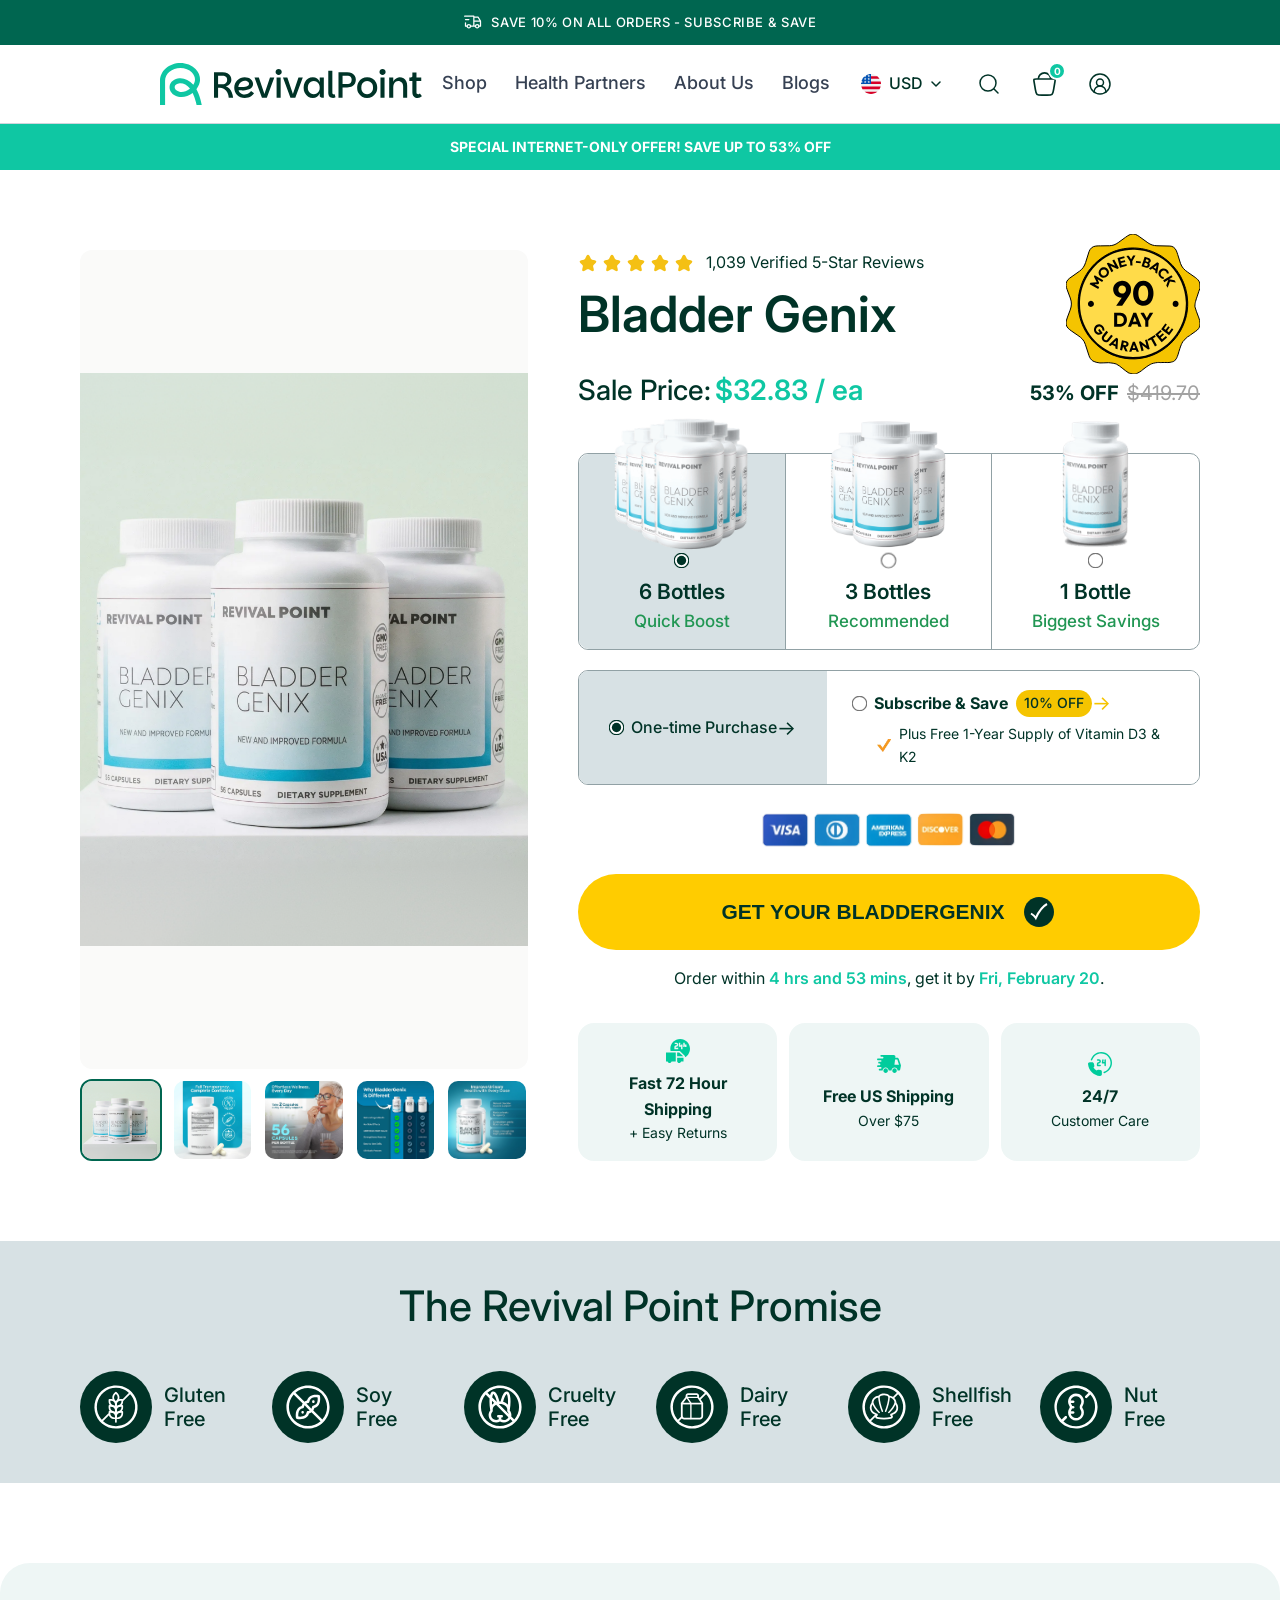
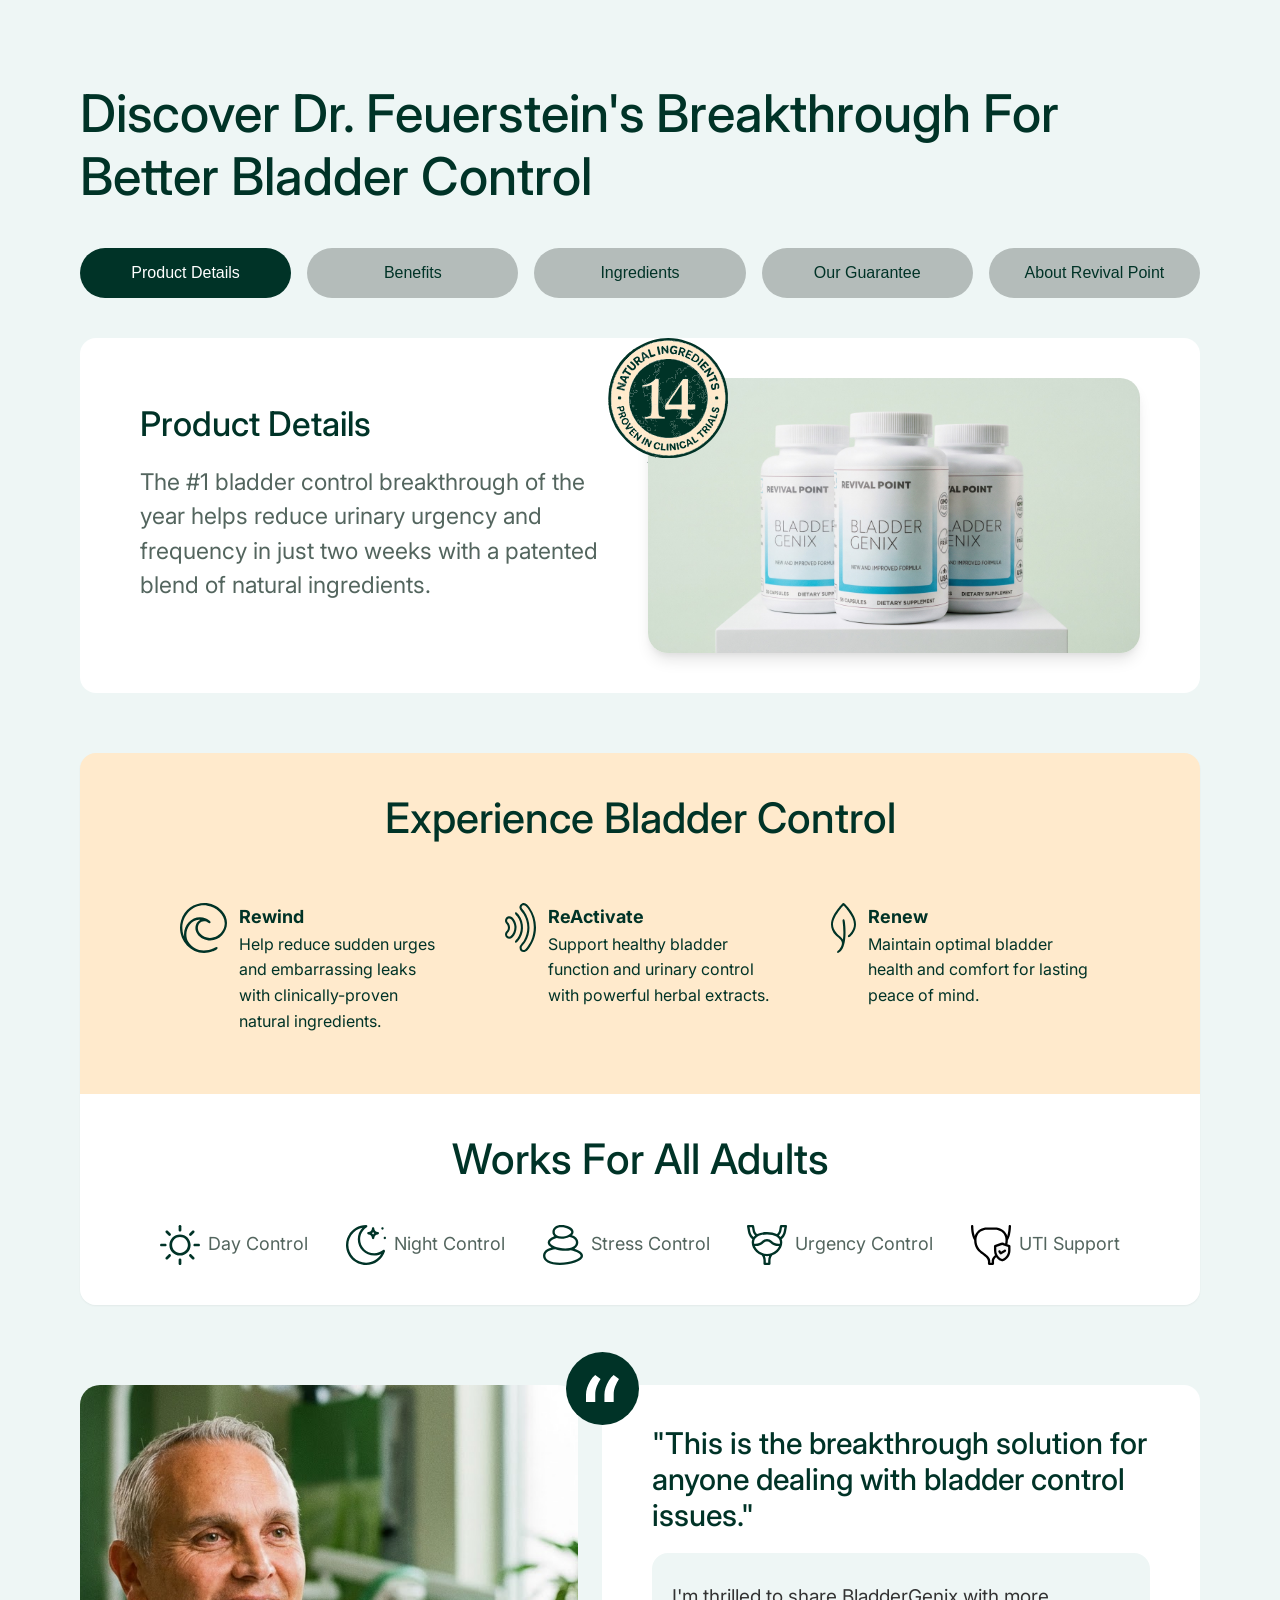
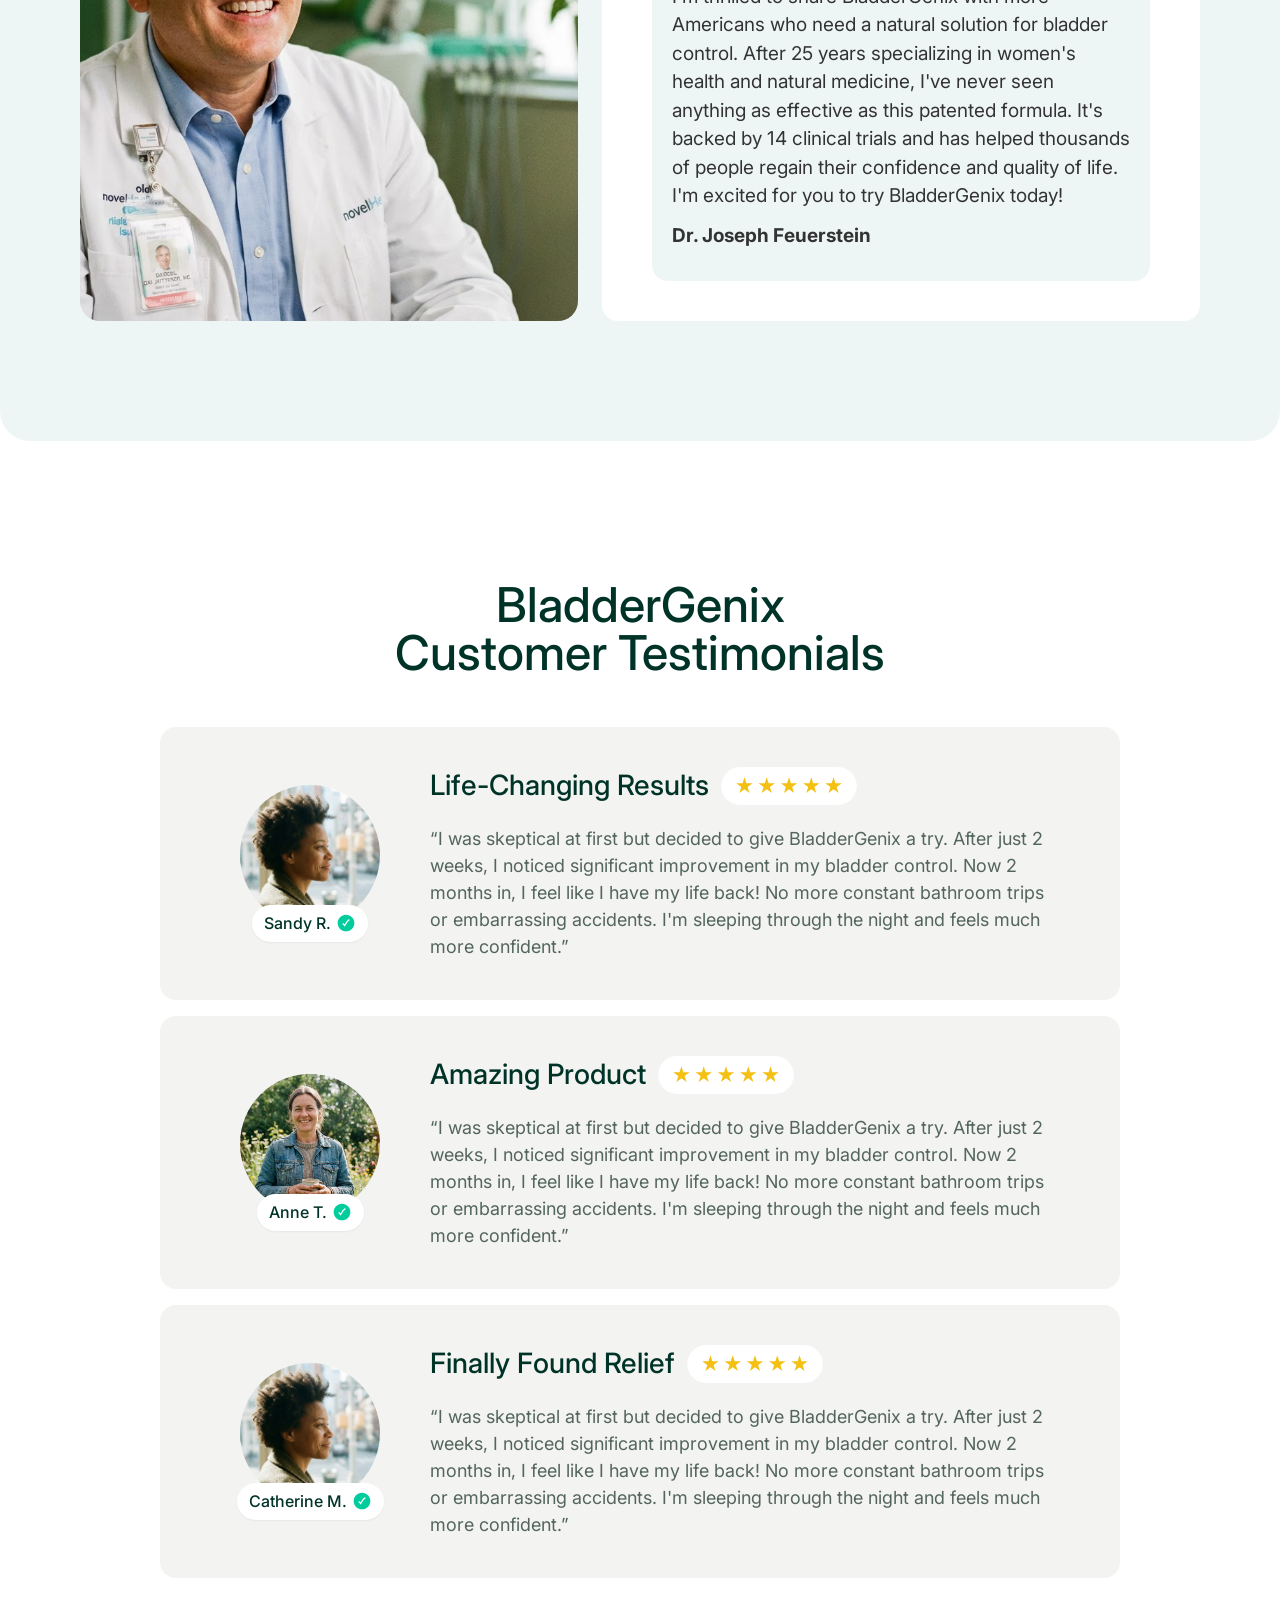
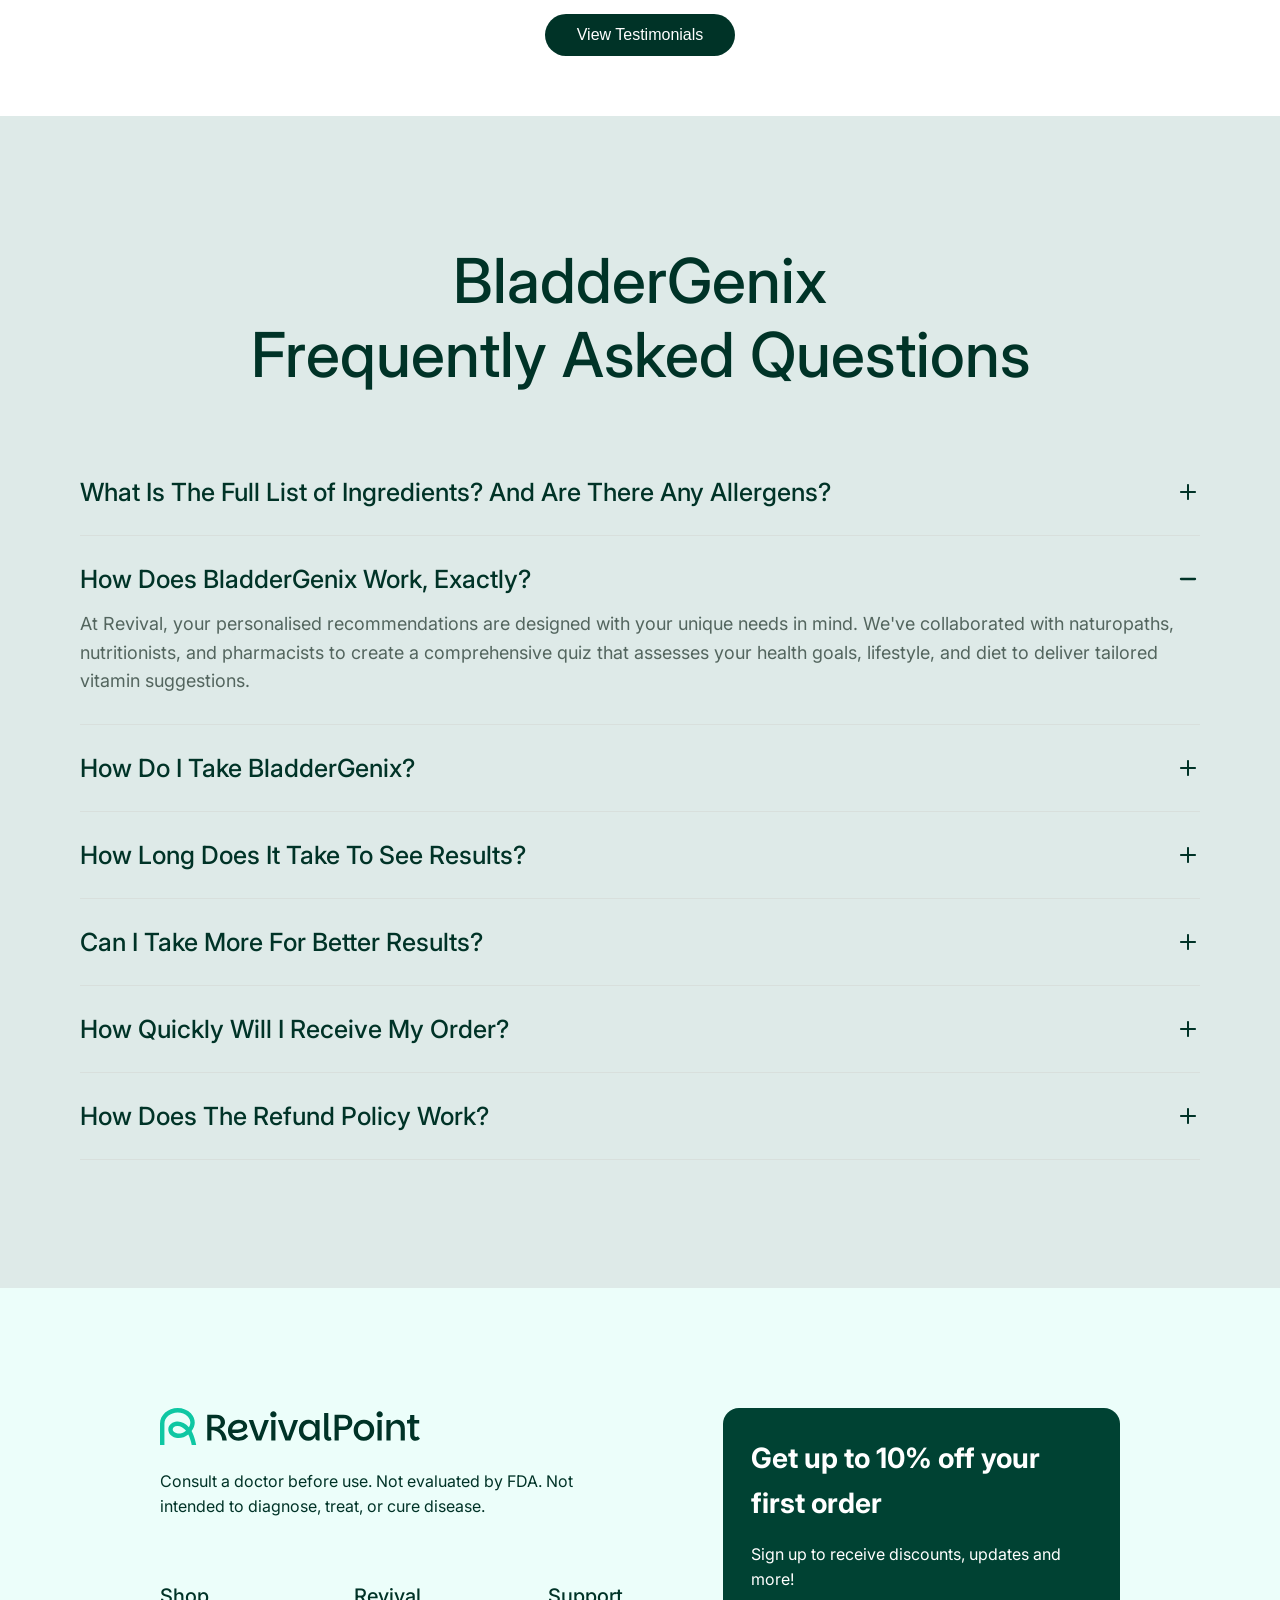
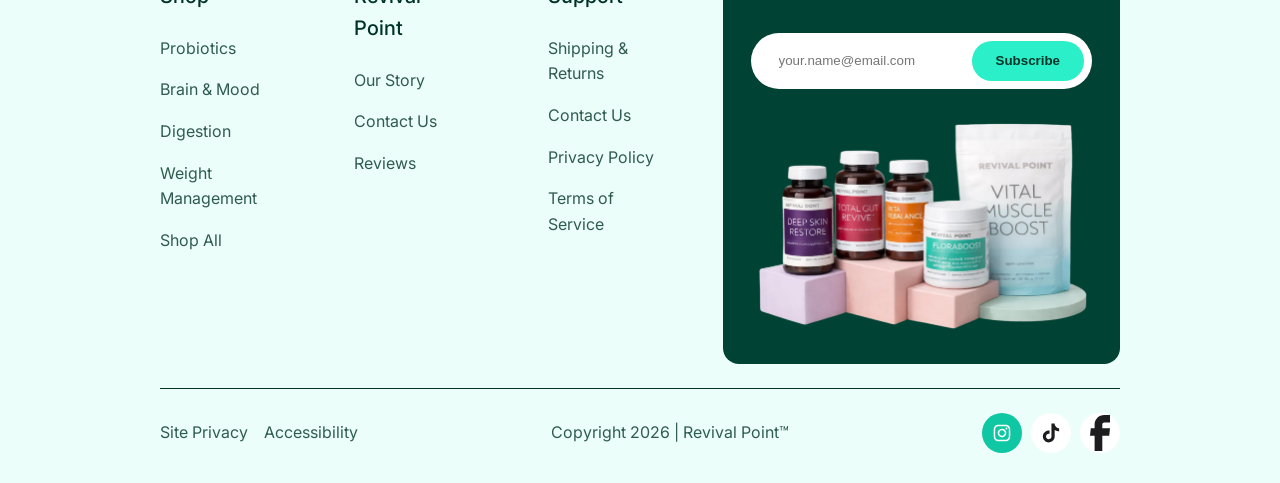
==== commit bb643549: "Update" ====
--- a/index.html
+++ b/index.html
@@ -36,13 +36,47 @@
                 <a href="#" class="nav-link">Blogs</a>
             </div>
             <div class="nav-actions flex items-center gap-lg">
-                <div class="currency flex items-center gap-sm">
-                    <img src="assets/imgUnitedStates.svg" alt="" width="20" height="20">
-                    <span class="font-medium">USD</span>
-                </div>
-                <img src="assets/imgFrame2.svg" alt="Search" width="24" height="24">
-                <img src="assets/imgElements.svg" alt="Cart" width="24" height="24">
-                <img src="assets/imgFrame3.svg" alt="User" width="24" height="24">
+                <div class="currency flex items-center gap-sm" id="currencySelector">
+                    <img src="assets/imgUnitedStates.svg" alt="" width="20" height="20" id="currentCurrencyFlag">
+                    <span class="font-medium" id="currentCurrencyText">USD</span>
+                    <svg class="dropdown-arrow" width="10" height="6" viewBox="0 0 10 6" fill="none" xmlns="http://www.w3.org/2000/svg">
+                        <path d="M1 1L5 5L9 1" stroke="currentColor" stroke-width="1.5" stroke-linecap="round" stroke-linejoin="round"/>
+                    </svg>
+                    <div class="currency-dropdown" id="currencyDropdown">
+                        <div class="currency-option" data-currency="USD" data-flag="assets/imgUnitedStates.svg">
+                            <img src="assets/imgUnitedStates.svg" alt="" width="20" height="20">
+                            <span>USD</span>
+                        </div>
+                        <div class="currency-option" data-currency="EUR" data-flag="https://flagcdn.com/w20/eu.png">
+                            <img src="https://flagcdn.com/w20/eu.png" alt="" width="20" height="20">
+                            <span>EUR</span>
+                        </div>
+                        <div class="currency-option" data-currency="GBP" data-flag="https://flagcdn.com/w20/gb.png">
+                            <img src="https://flagcdn.com/w20/gb.png" alt="" width="20" height="20">
+                            <span>GBP</span>
+                        </div>
+                        <div class="currency-option" data-currency="CAD" data-flag="https://flagcdn.com/w20/ca.png">
+                            <img src="https://flagcdn.com/w20/ca.png" alt="" width="20" height="20">
+                            <span>CAD</span>
+                        </div>
+                    </div>
+                </div>
+                <div class="action-icon" id="searchIcon">
+                    <img src="assets/imgFrame2.svg" alt="Search" width="24" height="24">
+                </div>
+                <div class="action-icon cart-icon-wrapper" id="cartIcon">
+                    <img src="assets/imgElements.svg" alt="Cart" width="24" height="24">
+                    <span class="cart-count">0</span>
+                </div>
+                <div class="action-icon" id="profileIcon">
+                    <img src="assets/imgFrame3.svg" alt="User" width="24" height="24">
+                    <div class="profile-dropdown" id="profileDropdown">
+                        <a href="#"><img src="assets/imgFrame3.svg" alt="" width="18" height="18"> My Account</a>
+                        <a href="#"><img src="assets/imgFrame.svg" alt="" width="18" height="18"> Orders</a>
+                        <hr>
+                        <a href="#" style="color: #ff4d4d;">Logout</a>
+                    </div>
+                </div>
             </div>
             <!-- Hamburger Menu Icon -->
             <div class="hamburger-menu">
@@ -50,10 +84,23 @@
                 <span></span>
                 <span></span>
             </div>
+
+            <!-- Search Overlay (Header Only) -->
+            <div class="search-overlay" id="searchOverlay">
+                <div class="container flex items-center gap-lg">
+                    <div class="search-input-wrapper flex-1">
+                        <img src="assets/imgFrame2.svg" alt="" width="20" height="20">
+                        <input type="text" placeholder="Search for products..." id="searchInput">
+                    </div>
+                    <button class="close-search" id="closeSearch">&times;</button>
+                </div>
+            </div>
         </div>
     </nav>
 
-    <!-- Mobile Menu Overlay -->
+    <!-- Mobile Navigation Overlay -->
+    <div id="mobileMenuOverlay" class="mobile-menu-overlay"></div>
+
     <div class="mobile-menu" id="mobileMenu">
         <div class="mobile-menu-header">
             <div class="logo">
@@ -72,20 +119,23 @@
             <a href="#" class="nav-link">Blogs</a>
         </div>
         <div class="mobile-nav-actions">
-            <div class="currency flex items-center gap-md" style="margin-bottom: 30px;">
-                <img src="assets/imgUnitedStates.svg" alt="" width="24" height="24">
-                <span class="font-medium" style="font-size: 20px;">USD</span>
+            <div class="currency flex items-center gap-md" style="margin-bottom: 30px;" id="mobileCurrencySelector">
+                <img src="assets/imgUnitedStates.svg" alt="" width="24" height="24" id="mobileCurrentCurrencyFlag">
+                <span class="font-medium" style="font-size: 20px;" id="mobileCurrentCurrencyText">USD</span>
+                <svg class="dropdown-arrow" width="12" height="8" viewBox="0 0 10 6" fill="none" xmlns="http://www.w3.org/2000/svg" style="filter: brightness(0) invert(1);">
+                    <path d="M1 1L5 5L9 1" stroke="currentColor" stroke-width="1.5" stroke-linecap="round" stroke-linejoin="round"/>
+                </svg>
             </div>
             <div class="flex gap-xl">
-                <div class="action-item">
+                <div class="action-item" id="mobileSearchIcon">
                     <img src="assets/imgFrame2.svg" alt="Search" width="28" height="28"
                         style="filter: brightness(0) invert(1);">
                 </div>
-                <div class="action-item">
+                <div class="action-item" id="mobileCartIcon">
                     <img src="assets/imgElements.svg" alt="Cart" width="28" height="28"
                         style="filter: brightness(0) invert(1);">
                 </div>
-                <div class="action-item">
+                <div class="action-item" id="mobileProfileIcon">
                     <img src="assets/imgFrame3.svg" alt="User" width="28" height="28"
                         style="filter: brightness(0) invert(1);">
                 </div>
@@ -755,6 +805,32 @@
         </div>
     </footer>
 
+    </footer>
+
+    <!-- Cart Drawer -->
+    <div class="cart-drawer-overlay" id="cartOverlay"></div>
+    <div class="cart-drawer" id="cartDrawer">
+        <div class="cart-header">
+            <h3>Your Cart (<span class="cart-count-display">0</span>)</h3>
+            <button class="close-cart" id="closeCart">&times;</button>
+        </div>
+        <div class="cart-items" id="cartItems">
+            <div class="empty-cart-message">
+                <img src="assets/imgElements.svg" alt="" width="60" height="60" style="opacity: 0.2; margin-bottom: 20px;">
+                <p>Your cart is empty</p>
+                <button class="cta-button" style="width: auto; padding: 12px 30px; margin-top: 20px;">Shop Now</button>
+            </div>
+        </div>
+        <div class="cart-footer">
+            <div class="cart-total flex justify-between">
+                <span class="font-bold">Subtotal</span>
+                <span class="font-bold" id="cartSubtotal">$0.00</span>
+            </div>
+            <p class="text-sm" style="margin: 10px 0 20px; color: var(--gray-500);">Shipping and taxes calculated at checkout</p>
+            <button class="cta-button">Checkout Now</button>
+        </div>
+    </div>
+
     <script>
         document.getElementById('mobileTabsSelect')?.addEventListener('change', function (e) {
             document.querySelectorAll('.tab-content').forEach(function (el) {
@@ -776,27 +852,35 @@
         const hamburger = document.querySelector('.hamburger-menu');
         const mobileMenu = document.getElementById('mobileMenu');
         const closeBtn = document.getElementById('closeMenuBtn');
+        const menuOverlay = document.getElementById('mobileMenuOverlay');
+
+        function toggleMenu(show) {
+            if (show) {
+                mobileMenu.classList.add('active');
+                menuOverlay.classList.add('active');
+                document.body.style.overflow = 'hidden';
+            } else {
+                mobileMenu.classList.remove('active');
+                menuOverlay.classList.remove('active');
+                document.body.style.overflow = '';
+            }
+        }
 
         if (hamburger) {
-            hamburger.addEventListener('click', function () {
-                mobileMenu.classList.add('active');
-                document.body.style.overflow = 'hidden';
-            });
+            hamburger.addEventListener('click', () => toggleMenu(true));
         }
 
         if (closeBtn) {
-            closeBtn.addEventListener('click', function () {
-                mobileMenu.classList.remove('active');
-                document.body.style.overflow = '';
-            });
+            closeBtn.addEventListener('click', () => toggleMenu(false));
+        }
+
+        if (menuOverlay) {
+            menuOverlay.addEventListener('click', () => toggleMenu(false));
         }
 
         // Close menu when clicking on a link
         document.querySelectorAll('.mobile-nav-links .nav-link').forEach(link => {
-            link.addEventListener('click', () => {
-                mobileMenu.classList.remove('active');
-                document.body.style.overflow = '';
-            });
+            link.addEventListener('click', () => toggleMenu(false));
         });
     </script>
     <script src="script.js"></script>
--- a/style.css
+++ b/style.css
@@ -282,12 +282,20 @@
     background: var(--dark-green);
     color: var(--white);
     z-index: 9999;
-    transition: right 0.4s cubic-bezier(0.5, 0, 0, 1);
+    transition: right 0.4s cubic-bezier(0.5, 0, 0, 1), visibility 0s 0.4s;
     padding: 40px;
     display: flex;
     flex-direction: column;
     box-shadow: -10px 0 30px rgba(0, 0, 0, 0.2);
-}
+    visibility: hidden;
+}
+
+.mobile-menu.active {
+    right: 0;
+    visibility: visible;
+    transition: right 0.4s cubic-bezier(0.5, 0, 0, 1), visibility 0s 0s;
+}
+
 
 .thumbnails {
     display: grid;
@@ -908,17 +916,26 @@
 
     /* Price Box Adjustments */
     .price-box div span {
-        font-size: 20px !important;
+        font-size: 16px !important;
     }
 
     .price-box .flex.items-center.gap-sm span {
-        font-size: 20px !important;
+        font-size: 16px !important;
+    }
+
+    .cta-button {
+        font-size: 16px !important;
+    }
+
+    .cta-button+p {
+        font-size: 12px !important;
     }
 
     /* Product Section */
     .product-main-container {
         flex-direction: column !important;
         gap: 24px !important;
+        padding: 0 !important;
     }
 
     .product-gallery,
@@ -1042,9 +1059,14 @@
     }
 
     /* Different lines for bold and small text */
-    .purchase-type .font-bold,
+    .purchase-type .font-bold {
+        display: block !important;
+    }
+
     .purchase-type .text-sm {
-        display: block !important;
+        display: flex !important;
+        align-items: center !important;
+        gap: 8px !important;
     }
 
     /* Shipping Perks */
@@ -1090,9 +1112,15 @@
         line-height: 1.2;
     }
 
+    /* Stack shipping items below */
+    .product-info>.flex.gap-md {
+        flex-direction: column !important;
+    }
+
     /* Promise Section */
     .promise-section {
         padding: 40px 0 !important;
+        margin: 16px 0 0 !important;
     }
 
     .icon-grid {
@@ -1125,6 +1153,10 @@
         border-radius: 0 !important;
         margin: 0 !important;
         margin-top: 0 !important;
+    }
+
+    .discover-section {
+        border-radius: 0 !important;
     }
 
     .breakthrough-tabs {
@@ -1159,6 +1191,13 @@
         gap: 16px !important;
     }
 
+    #tab-product .flex-row-responsive {
+        flex-direction: column !important;
+        padding: 40px 20px !important;
+        text-align: center;
+        gap: 30px !important;
+    }
+
     .guarantee-box {
         flex-direction: column !important;
         padding: 24px 16px !important;
@@ -1229,18 +1268,22 @@
         background: var(--dark-green);
         color: white;
         z-index: 9999;
-        transition: right 0.4s cubic-bezier(0.5, 0, 0, 1);
+        transition: right 0.4s cubic-bezier(0.5, 0, 0, 1), visibility 0s 0.4s;
         padding: 40px 30px;
         display: flex;
         flex-direction: column;
         overflow-y: auto;
         box-shadow: -10px 0 40px rgba(0, 0, 0, 0.3);
+        visibility: hidden;
     }
 
     .mobile-menu.active {
         right: 0;
         left: auto;
-    }
+        visibility: visible;
+        transition: right 0.4s cubic-bezier(0.5, 0, 0, 1), visibility 0s 0s;
+    }
+
 
     .mobile-menu-header {
         display: flex;
@@ -1334,6 +1377,10 @@
         width: 100% !important;
     }
 
+    section[style*="margin-top: 50px"] {
+        margin-top: 16px !important;
+    }
+
     /* Works For All Adults */
     .main-section>div[style*="border-radius: 16px"]>div[style*="background: var(--white)"] {
         padding: 40px 20px !important;
@@ -1478,7 +1525,7 @@
 
     /* FAQ Section */
     .faq-section {
-        padding: 40px 16px !important;
+        padding: 40px 0px !important;
     }
 
     .faq-section h2 {
@@ -1500,6 +1547,8 @@
     /* Footer */
     .footer {
         padding: 40px 16px 20px !important;
+        position: relative;
+        z-index: 1;
     }
 
     .footer-top {
@@ -1513,19 +1562,21 @@
 
     .footer-logo-area {
         align-items: center !important;
-        text-align: center !important;
+        width: 100% !important;
     }
 
     .footer-links-grid {
         display: flex !important;
         flex-direction: column !important;
         gap: 0 !important;
+        width: 100% !important;
     }
 
     .footer-link-group {
         border-bottom: 1px solid rgba(255, 255, 255, 0.1);
         padding: 16px 0 !important;
         margin: 0 !important;
+        width: 100% !important;
     }
 
     .footer-link-group h4 {
@@ -1571,6 +1622,31 @@
         margin-bottom: 0 !important;
         padding: 24px !important;
         border-radius: 16px !important;
+        width: 100% !important;
+    }
+
+    .footer-newsletter h4 {
+        line-height: 1.2;
+    }
+
+    .newsletter-input {
+        flex-direction: column !important;
+        background: transparent !important;
+        padding: 0 !important;
+        gap: 10px !important;
+    }
+
+    .newsletter-input input {
+        width: 100%;
+        background: white;
+        border-radius: 999px !important;
+        margin-bottom: 0 !important;
+        padding: 12px 20px;
+    }
+
+    .newsletter-btn {
+        width: 100% !important;
+        margin-right: 0 !important;
     }
 
     .footer-bottom {
@@ -1578,10 +1654,311 @@
         gap: 20px !important;
         margin-top: 40px !important;
         padding-top: 20px !important;
+        width: 100% !important;
     }
 
     .footer-bottom>.flex {
         width: 100%;
         justify-content: center;
     }
+
+    /* Mobile Menu Overlay Backdrop */
+    .mobile-menu-overlay {
+        position: fixed;
+        top: 0;
+        left: 0;
+        width: 100%;
+        height: 100%;
+        background: rgba(0, 0, 0, 0.5);
+        backdrop-filter: blur(2px);
+        z-index: 9998;
+        opacity: 0;
+        visibility: hidden;
+        transition: all 0.3s ease;
+    }
+
+    .mobile-menu-overlay.active {
+        opacity: 1;
+        visibility: visible;
+    }
+}
+
+/* Header Action Styles */
+.action-icon {
+    cursor: pointer;
+    position: relative;
+    padding: 8px;
+    border-radius: 50%;
+    transition: var(--transition-fast);
+    display: flex;
+    align-items: center;
+    justify-content: center;
+}
+
+.action-icon:hover {
+    background: rgba(0, 0, 0, 0.05);
+}
+
+.cart-icon-wrapper {
+    position: relative;
+}
+
+.cart-count {
+    position: absolute;
+    top: -2px;
+    right: -2px;
+    background: var(--secondary-teal);
+    color: var(--white);
+    font-size: 10px;
+    font-weight: 700;
+    width: 18px;
+    height: 18px;
+    border-radius: 50%;
+    display: flex;
+    align-items: center;
+    justify-content: center;
+    border: 2px solid var(--white);
+}
+
+/* Currency & Profile Dropdowns */
+.currency, #profileIcon {
+    position: relative;
+}
+
+#currencySelector {
+    cursor: pointer;
+    padding: 6px 12px;
+    border-radius: 999px;
+    transition: var(--transition-fast);
+}
+
+#currencySelector:hover {
+    background: rgba(0, 0, 0, 0.05);
+}
+
+.dropdown-arrow {
+    transition: transform 0.3s ease;
+}
+
+#currencySelector.active .dropdown-arrow,
+#mobileCurrencySelector.active .dropdown-arrow {
+    transform: rotate(180deg);
+}
+
+.currency-dropdown, .profile-dropdown {
+    position: absolute;
+    top: 100%;
+    right: 0;
+    background: var(--white);
+    border-radius: 12px;
+    box-shadow: var(--shadow-lg);
+    border: 1px solid var(--gray-300);
+    width: max-content;
+    min-width: 200px;
+    padding: 8px;
+    display: none;
+    flex-direction: column;
+    z-index: 1000;
+    margin-top: 10px;
+    animation: dropdownFadeIn 0.2s ease;
+}
+
+.currency-dropdown.active, .profile-dropdown.active {
+    display: flex;
+}
+
+.currency-option, .profile-dropdown a {
+    display: flex;
+    align-items: center;
+    gap: 10px;
+    padding: 10px 12px;
+    border-radius: 8px;
+    cursor: pointer;
+    transition: var(--transition-fast);
+    color: var(--dark-green);
+    text-decoration: none;
+    font-size: 14px;
+    white-space: nowrap;
+}
+
+.profile-dropdown a img {
+    filter: brightness(0); /* Make icons dark */
+    opacity: 0.7;
+}
+
+.currency-option:hover, .profile-dropdown a:hover {
+    background: var(--light-teal);
+}
+
+.profile-dropdown hr {
+    border: none;
+    border-top: 1px solid var(--gray-300);
+    margin: 8px 0;
+}
+
+/* Search Overlay (Header Only) */
+.search-overlay {
+    position: absolute;
+    top: 0;
+    left: 0;
+    width: 100%;
+    height: 100%;
+    background: var(--white);
+    z-index: 1001;
+    display: none;
+    align-items: center;
+    justify-content: center;
+    border-bottom: 1px solid var(--gray-300);
+    animation: slideDownFade 0.3s cubic-bezier(0.4, 0, 0.2, 1);
+}
+
+.search-overlay.active {
+    display: flex;
+}
+
+.search-overlay .container {
+    height: 100%;
+    display: flex;
+    align-items: center;
+    gap: 20px;
+}
+
+.search-overlay .search-input-wrapper {
+    display: flex;
+    align-items: center;
+    gap: 12px;
+    background: var(--light-teal);
+    padding: 10px 20px;
+    border-radius: 999px;
+    border: 1px solid var(--gray-300);
+}
+
+.search-overlay .search-input-wrapper input {
+    border: none;
+    background: none;
+    outline: none;
+    font-size: 18px;
+    color: var(--dark-green);
+    width: 100%;
+}
+
+.search-overlay .search-input-wrapper input::placeholder {
+    color: var(--gray-400);
+}
+
+.close-search {
+    background: none;
+    border: none;
+    font-size: 32px;
+    color: var(--gray-500);
+    cursor: pointer;
+    line-height: 1;
+    padding: 5px;
+    transition: var(--transition-fast);
+}
+
+.close-search:hover {
+    color: var(--primary-teal);
+    transform: rotate(90deg);
+}
+
+@keyframes slideDownFade {
+    from { opacity: 0; transform: translateY(-10px); }
+    to { opacity: 1; transform: translateY(0); }
+}
+
+/* Cart Drawer */
+.cart-drawer-overlay {
+    position: fixed;
+    top: 0;
+    left: 0;
+    width: 100%;
+    height: 100%;
+    background: rgba(0, 0, 0, 0.5);
+    z-index: 9998;
+    display: none;
+    backdrop-filter: blur(2px);
+}
+
+.cart-drawer-overlay.active {
+    display: block;
+}
+
+.cart-drawer {
+    position: fixed;
+    top: 0;
+    right: -100%;
+    width: 100%;
+    max-width: 450px;
+    height: 100%;
+    background: var(--white);
+    z-index: 9999;
+    box-shadow: -10px 0 30px rgba(0, 0, 0, 0.1);
+    transition: right 0.4s cubic-bezier(0.5, 0, 0, 1), visibility 0s 0.4s;
+    display: flex;
+    flex-direction: column;
+    visibility: hidden;
+}
+
+.cart-drawer.active {
+    right: 0;
+    visibility: visible;
+    transition: right 0.4s cubic-bezier(0.5, 0, 0, 1), visibility 0s 0s;
+}
+
+
+.cart-header {
+    padding: 24px;
+    border-bottom: 1px solid var(--gray-300);
+    display: flex;
+    justify-content: space-between;
+    align-items: center;
+}
+
+.close-cart {
+    background: none;
+    border: none;
+    font-size: 32px;
+    cursor: pointer;
+    color: var(--dark-green);
+}
+
+.cart-items {
+    flex: 1;
+    overflow-y: auto;
+    padding: 24px;
+}
+
+.empty-cart-message {
+    height: 100%;
+    display: flex;
+    flex-direction: column;
+    align-items: center;
+    justify-content: center;
+    text-align: center;
+    color: var(--gray-500);
+}
+
+.cart-footer {
+    padding: 24px;
+    border-top: 1px solid var(--gray-300);
+    background: var(--off-white);
+}
+
+/* Animations */
+@keyframes dropdownFadeIn {
+    from { opacity: 0; transform: translateY(-5px); }
+    to { opacity: 1; transform: translateY(0); }
+}
+
+@keyframes searchSlideDown {
+    from { opacity: 0; transform: translateY(-30px); }
+    to { opacity: 1; transform: translateY(0); }
+}
+
+/* Mobile Adjustments for Cart */
+@media (max-width: 480px) {
+    .cart-drawer {
+        max-width: 100%;
+    }
 }
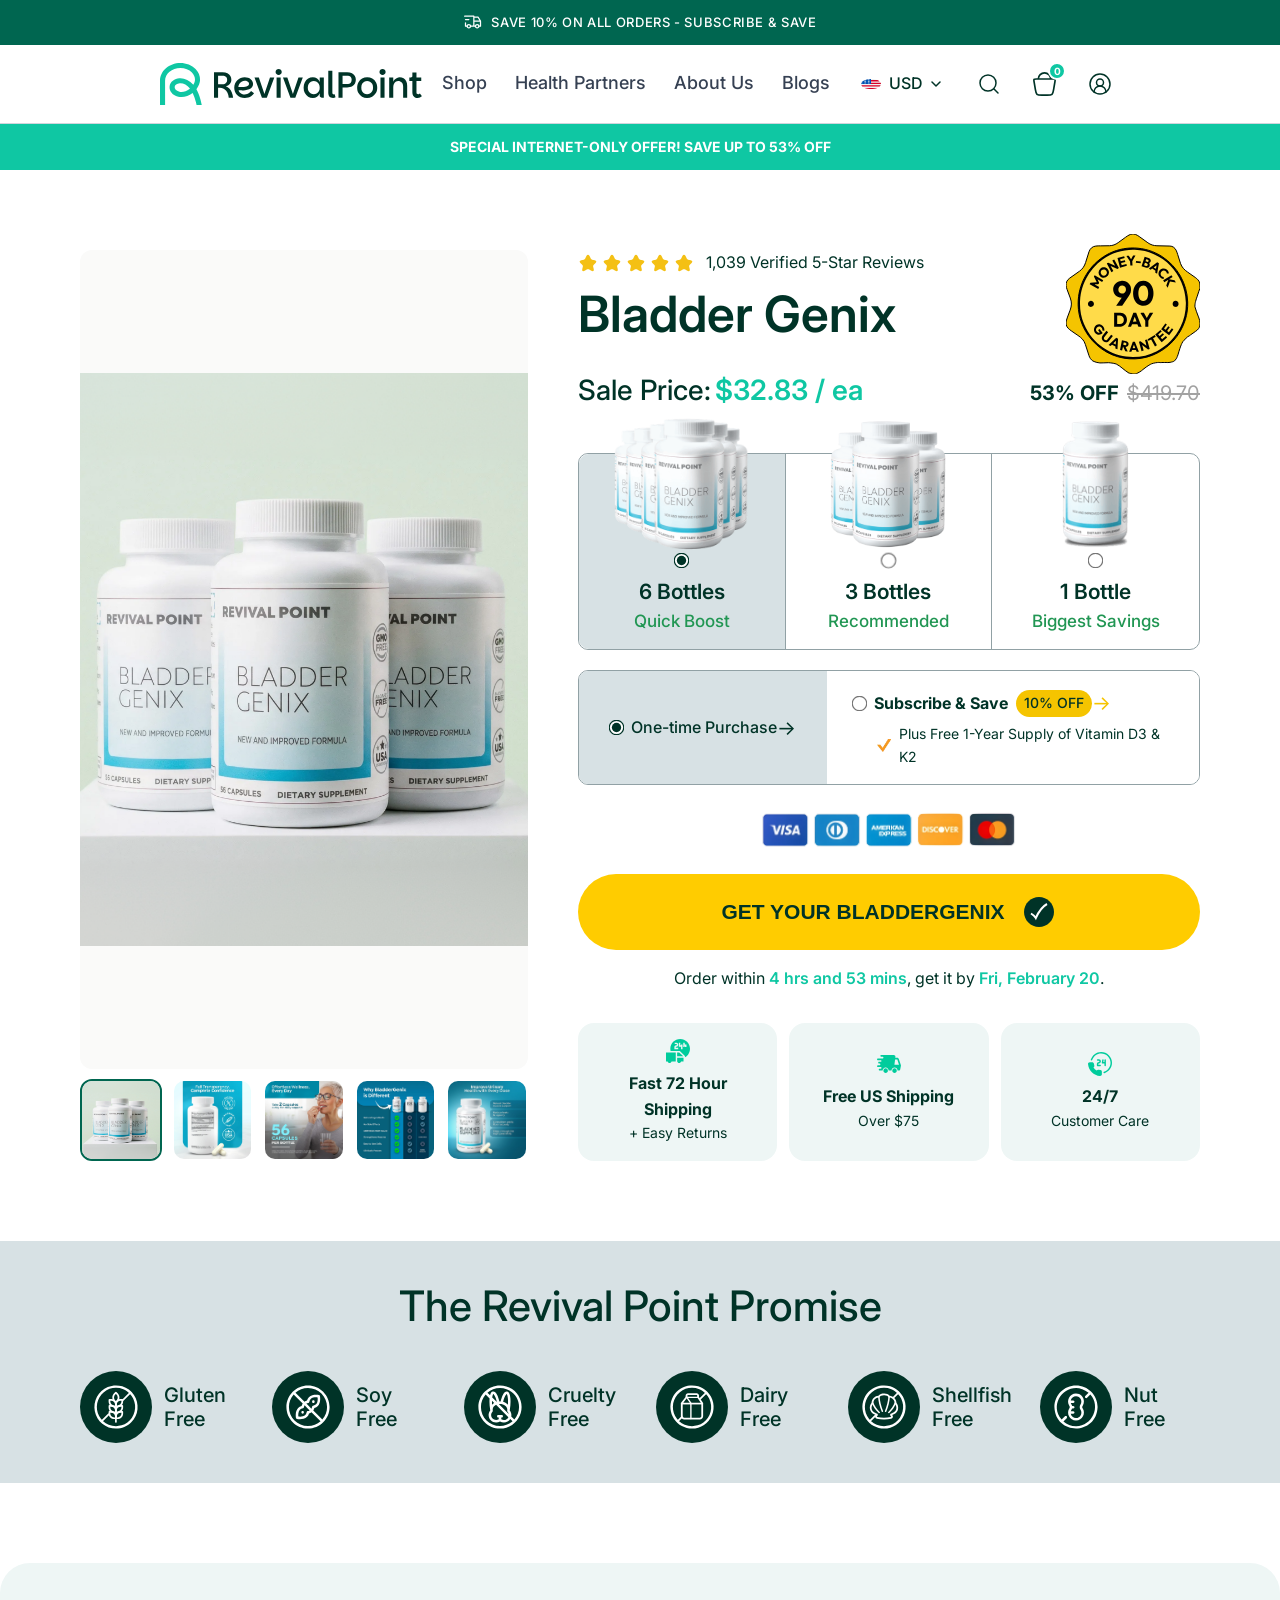
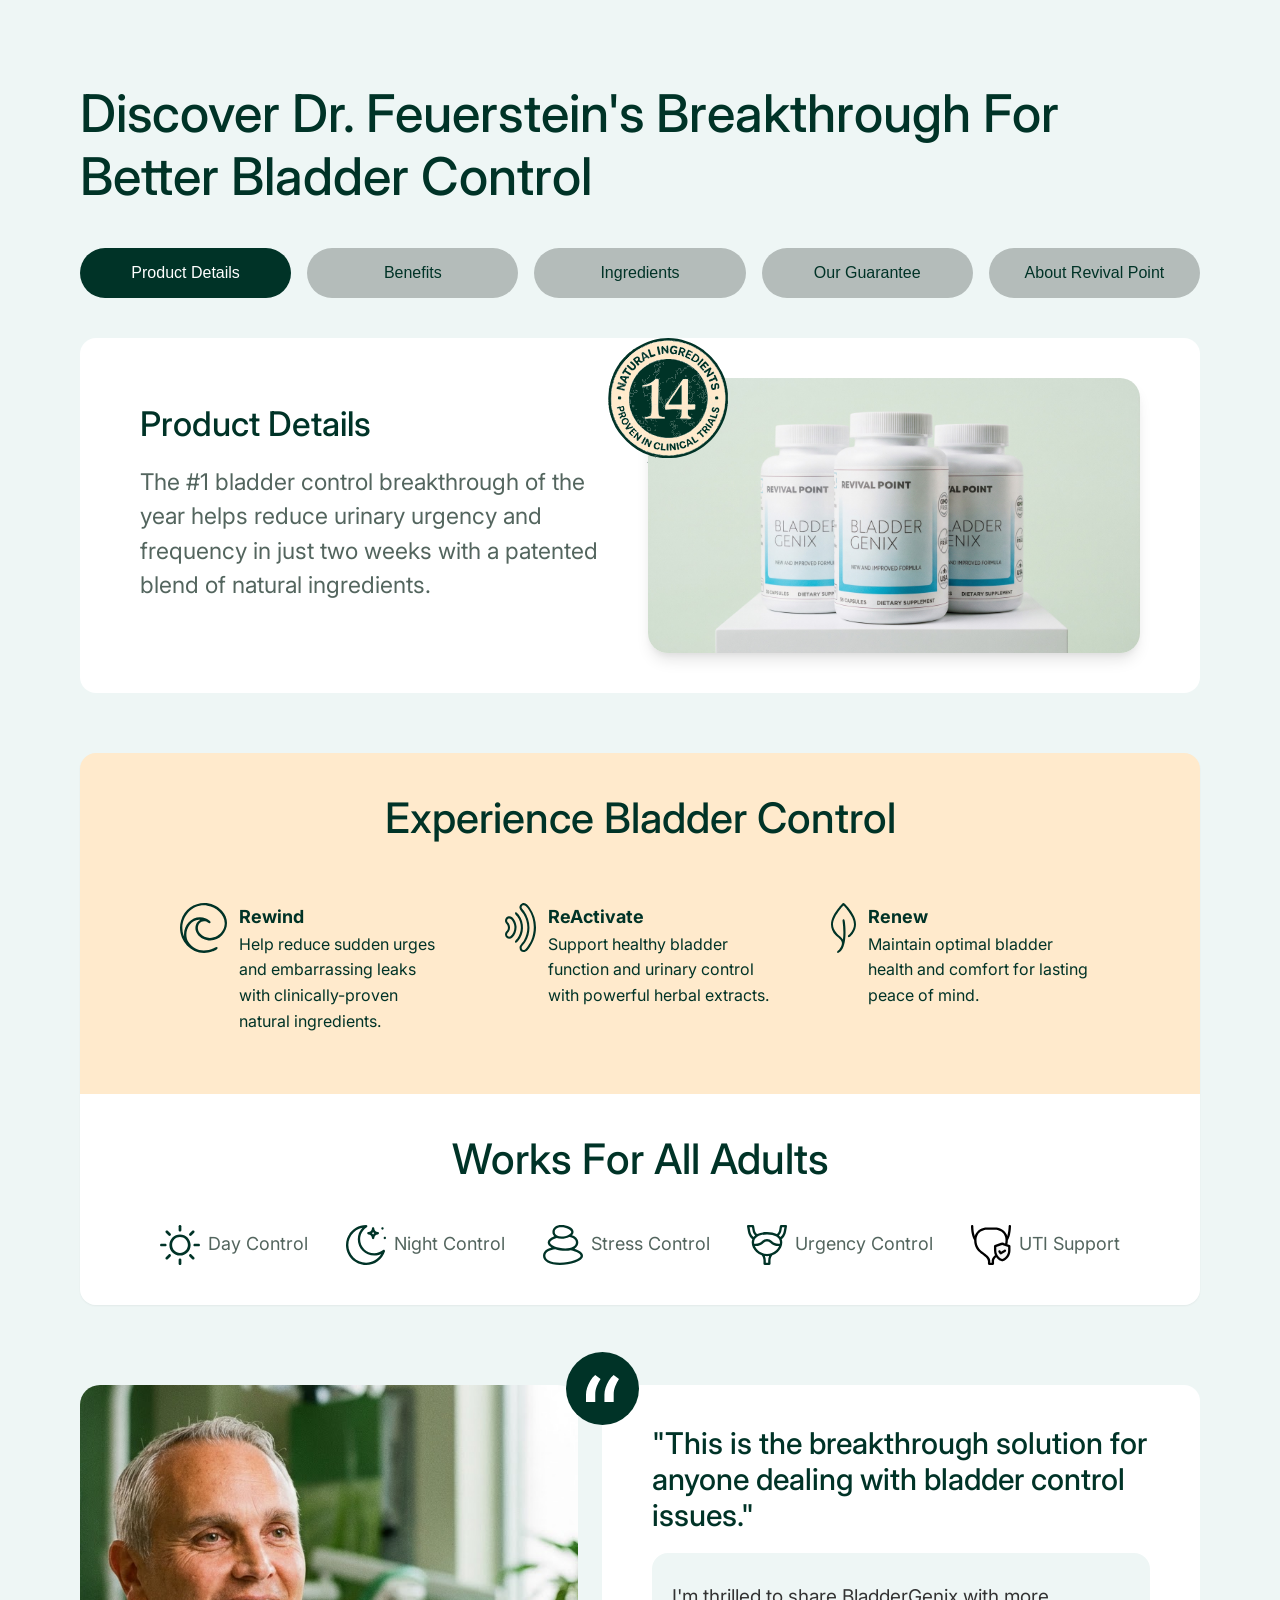
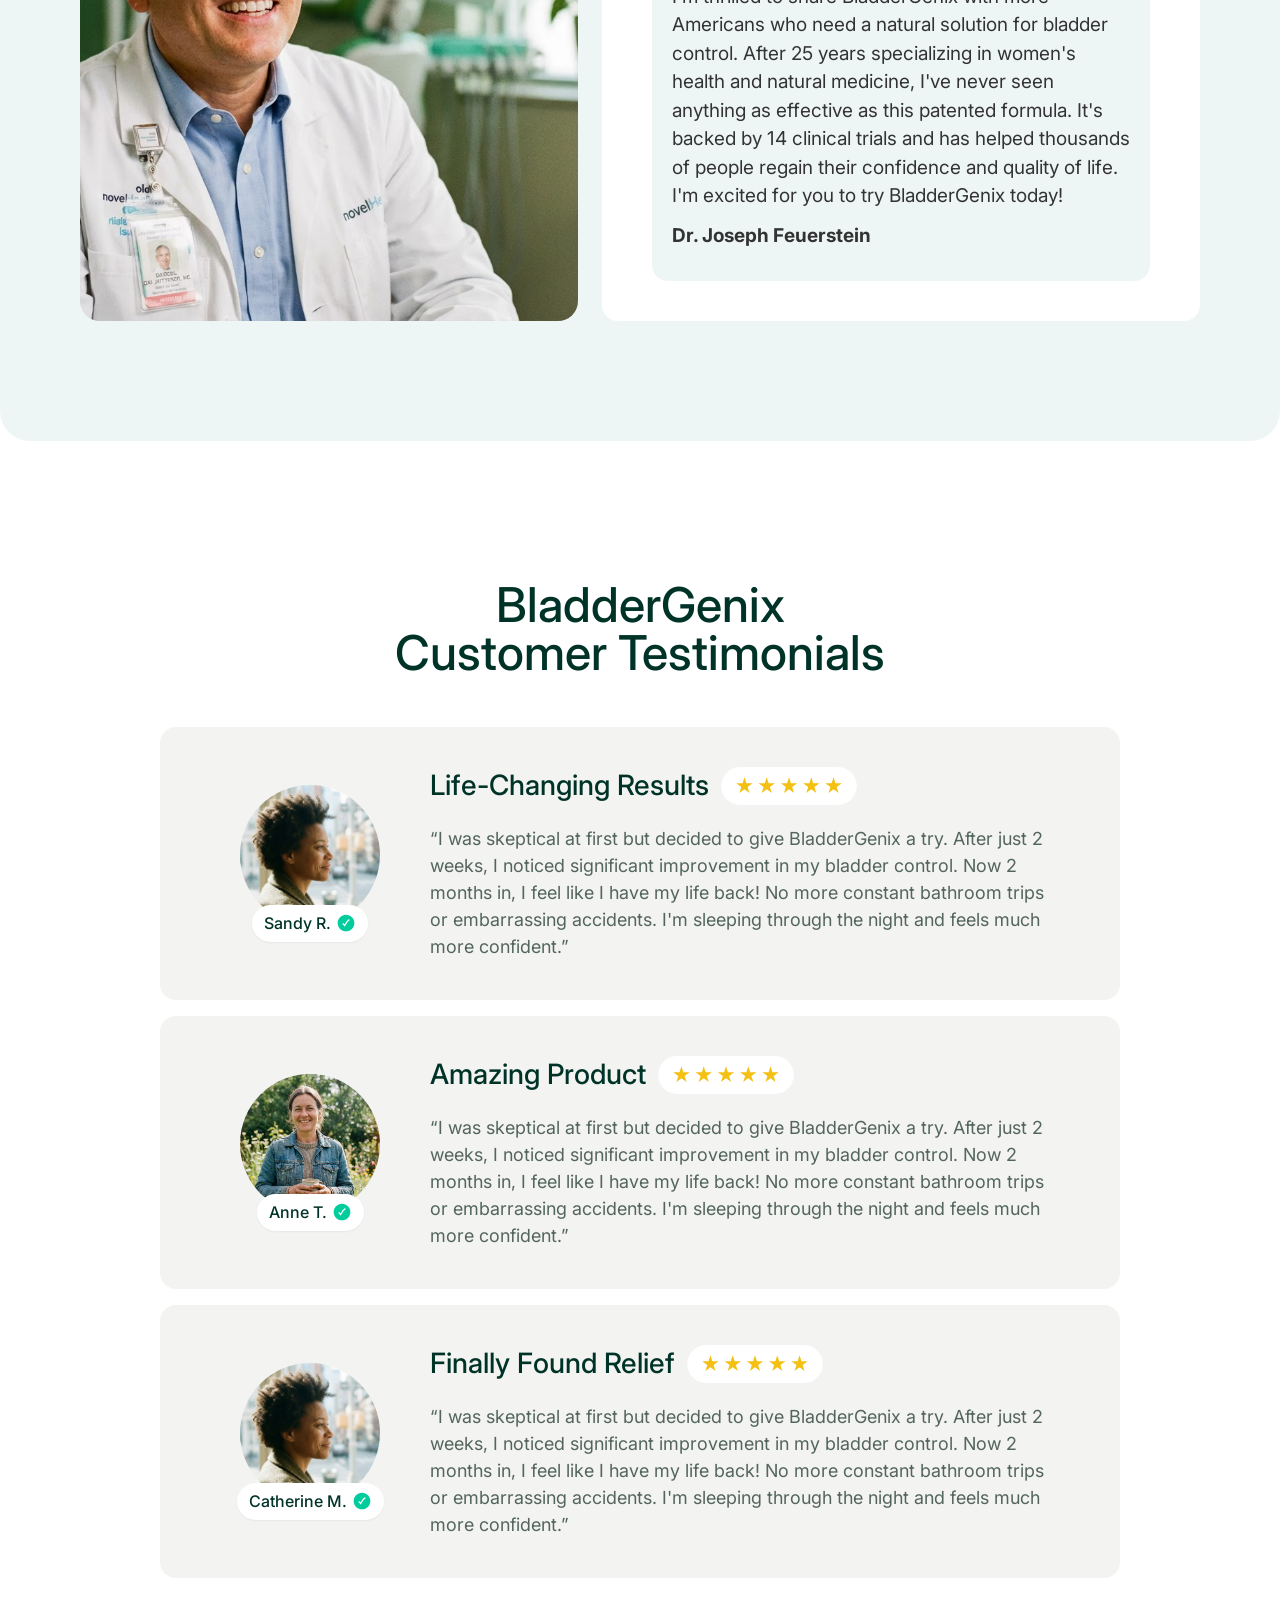
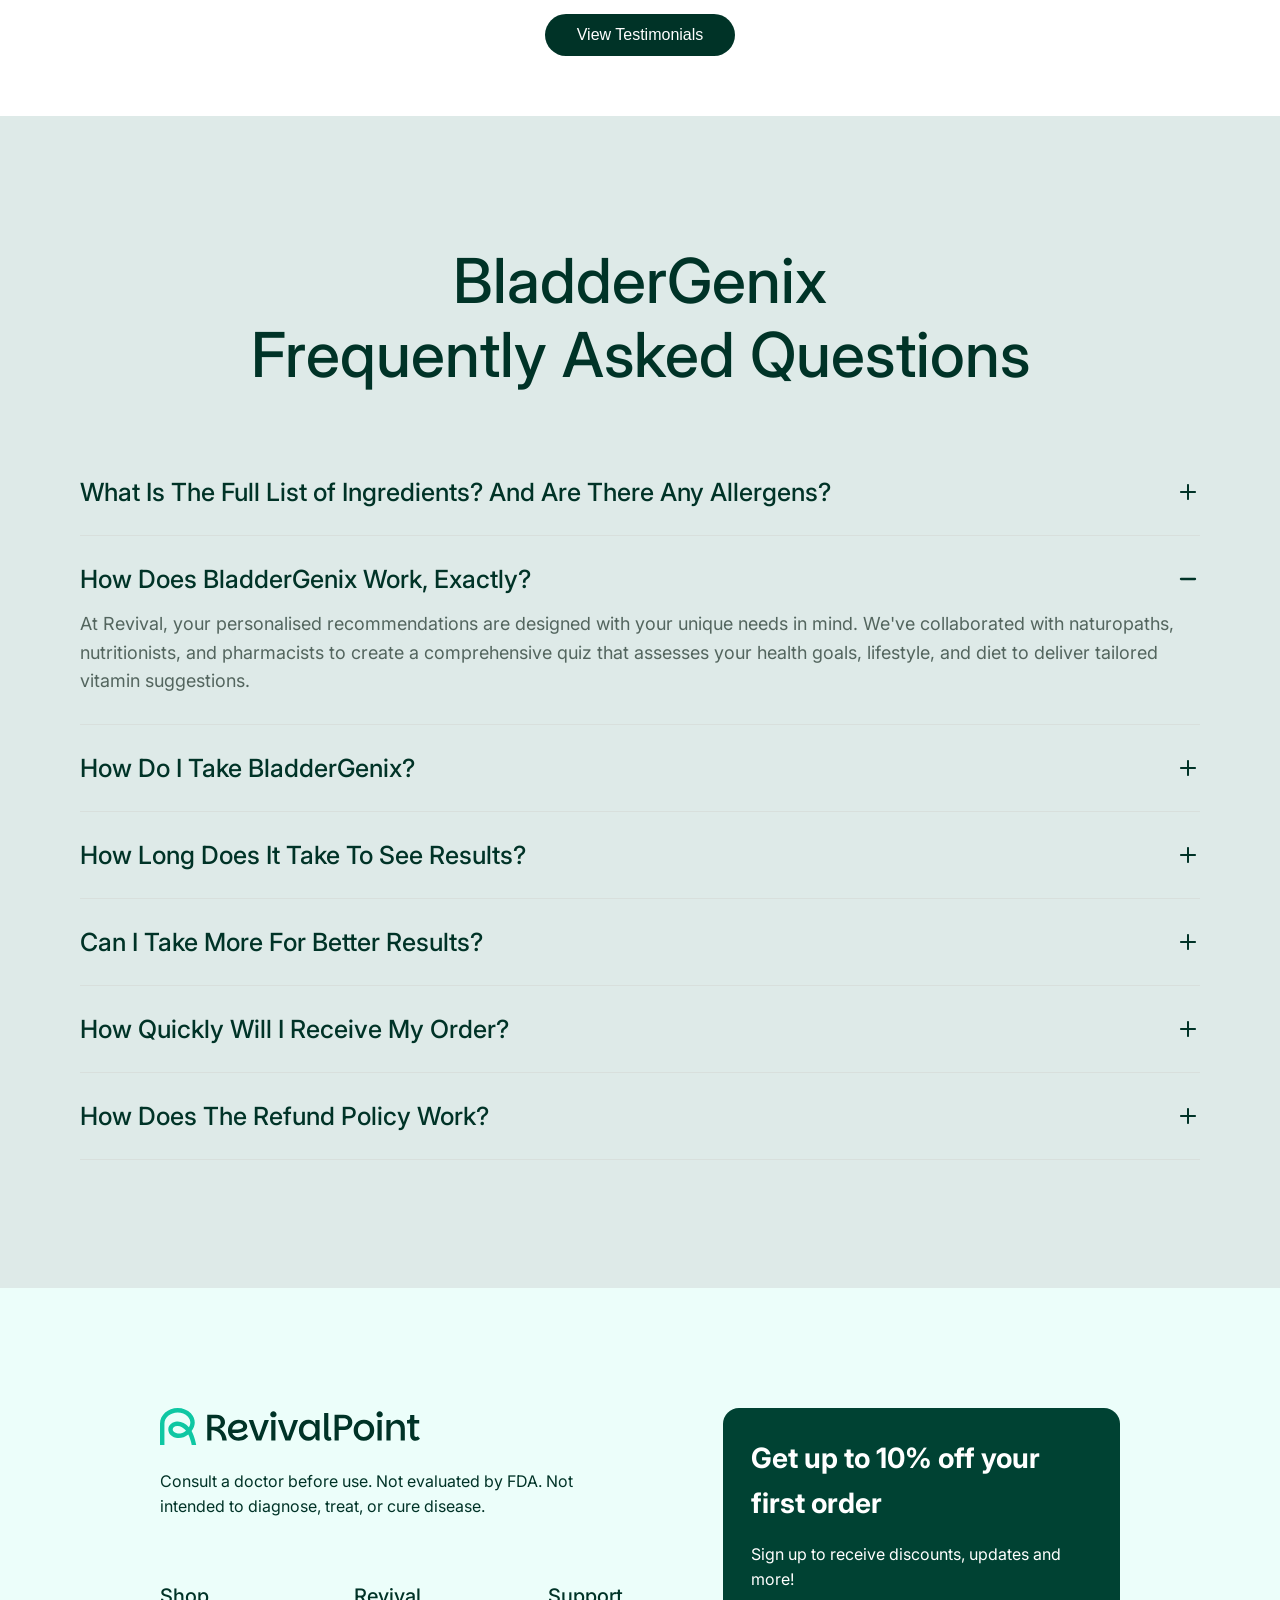
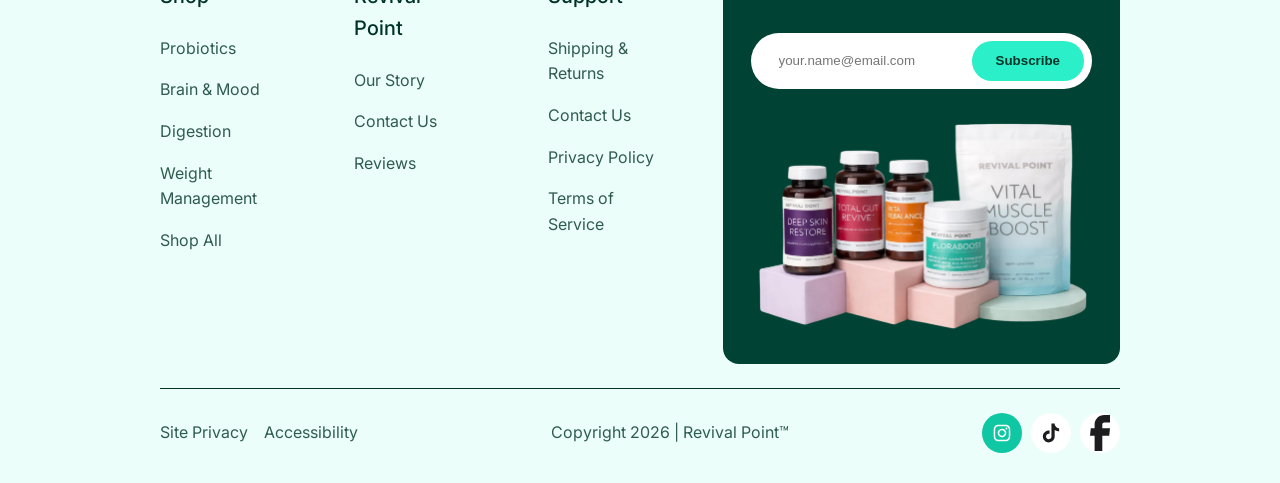
==== commit dbf27b1a: "Update 3" ====
--- a/index.html
+++ b/index.html
@@ -47,16 +47,16 @@
                             <img src="assets/imgUnitedStates.svg" alt="" width="20" height="20">
                             <span>USD</span>
                         </div>
-                        <div class="currency-option" data-currency="EUR" data-flag="https://flagcdn.com/w20/eu.png">
-                            <img src="https://flagcdn.com/w20/eu.png" alt="" width="20" height="20">
+                        <div class="currency-option" data-currency="EUR" data-flag="assets/imgEuropeanUnion.svg">
+                            <img src="assets/imgEuropeanUnion.svg" alt="" width="20" height="20">
                             <span>EUR</span>
                         </div>
-                        <div class="currency-option" data-currency="GBP" data-flag="https://flagcdn.com/w20/gb.png">
-                            <img src="https://flagcdn.com/w20/gb.png" alt="" width="20" height="20">
+                        <div class="currency-option" data-currency="GBP" data-flag="assets/imgUnitedKingdom.svg">
+                            <img src="assets/imgUnitedKingdom.svg" alt="" width="20" height="20">
                             <span>GBP</span>
                         </div>
-                        <div class="currency-option" data-currency="CAD" data-flag="https://flagcdn.com/w20/ca.png">
-                            <img src="https://flagcdn.com/w20/ca.png" alt="" width="20" height="20">
+                        <div class="currency-option" data-currency="CAD" data-flag="assets/imgCanada.svg">
+                            <img src="assets/imgCanada.svg" alt="" width="20" height="20">
                             <span>CAD</span>
                         </div>
                     </div>
